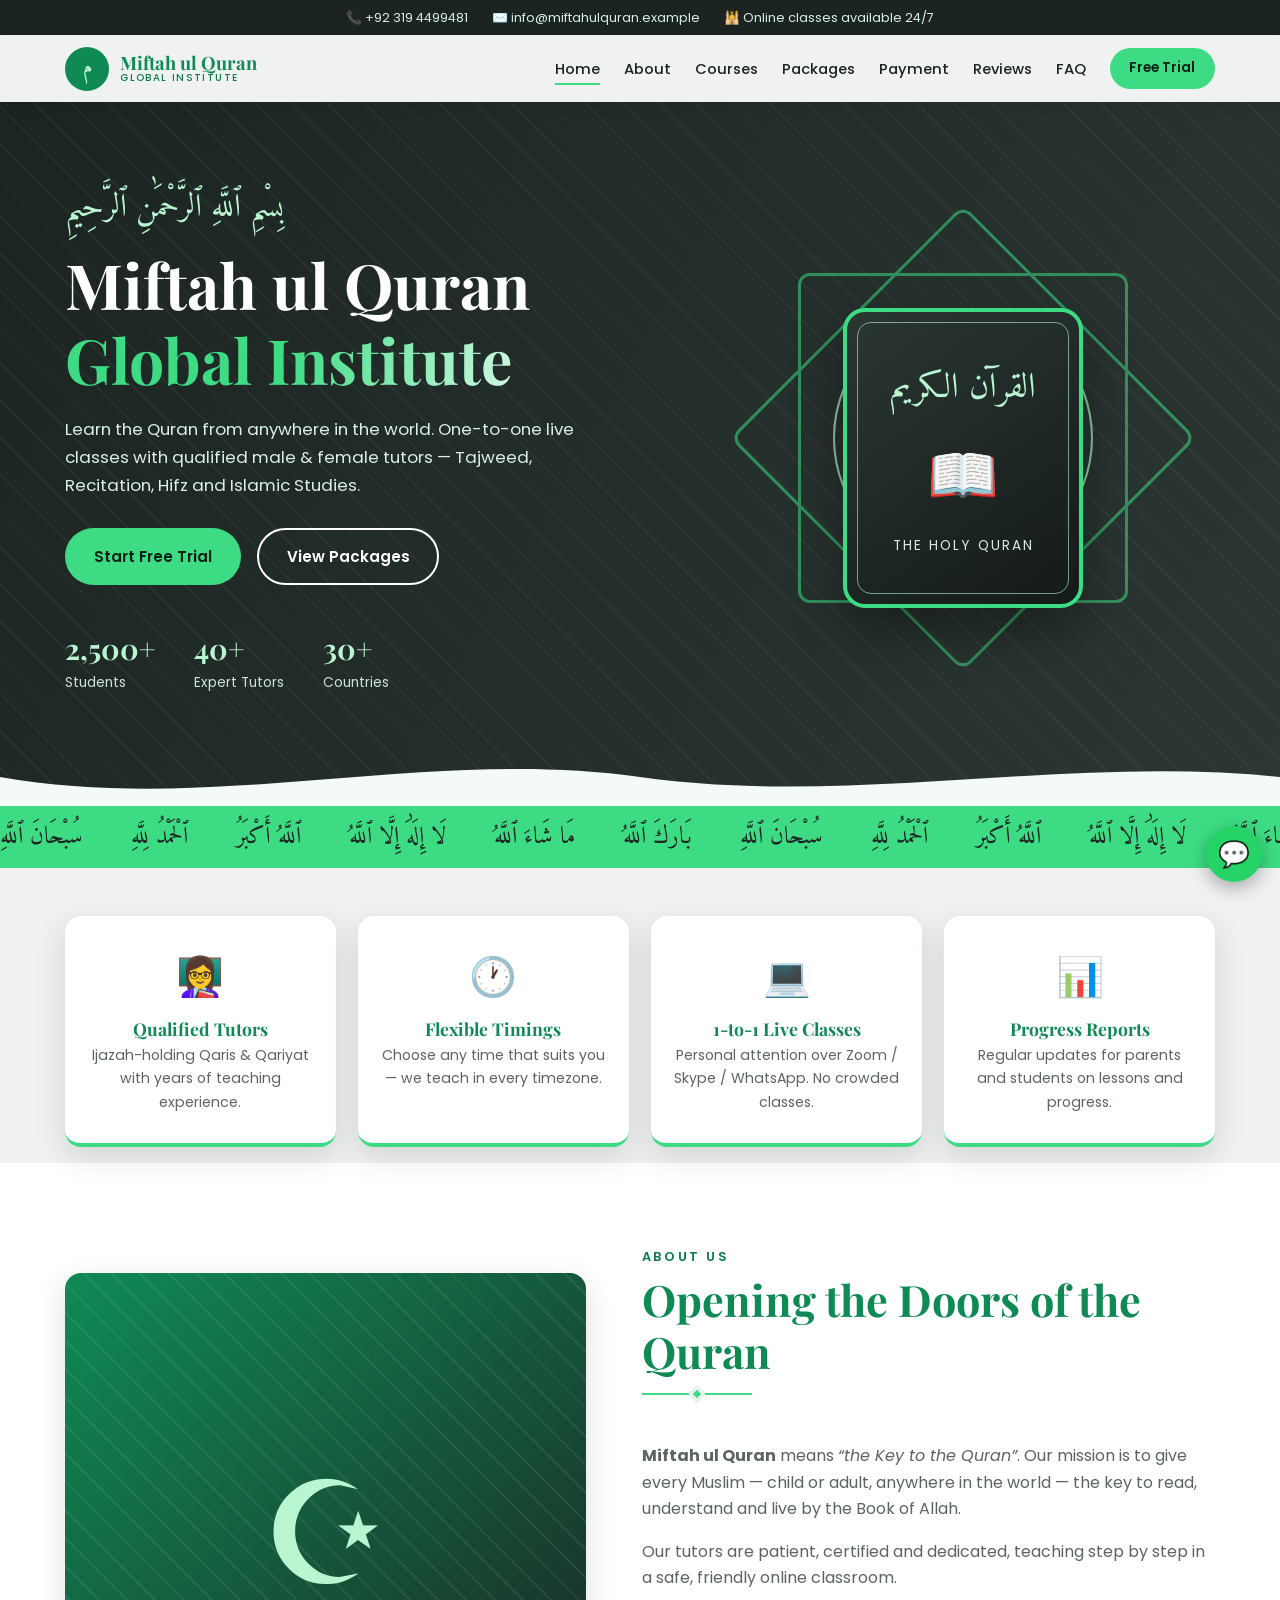
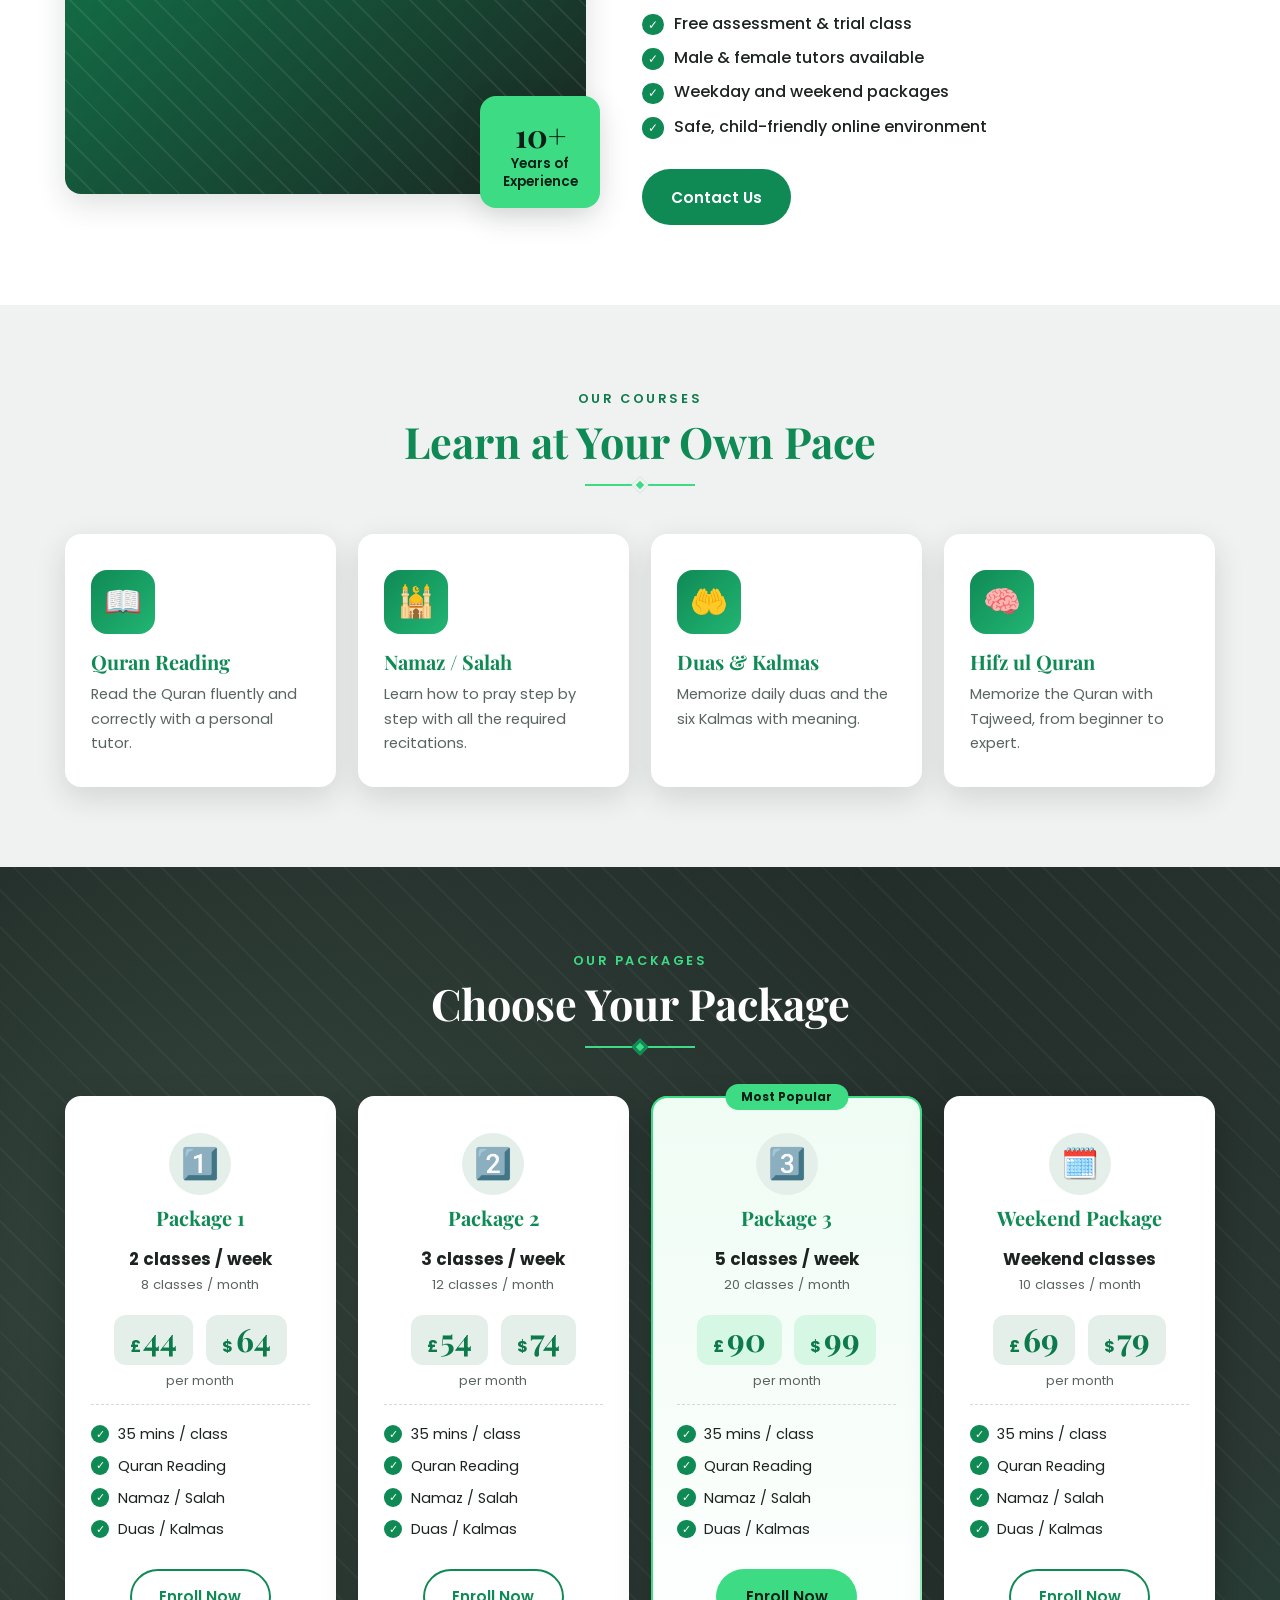
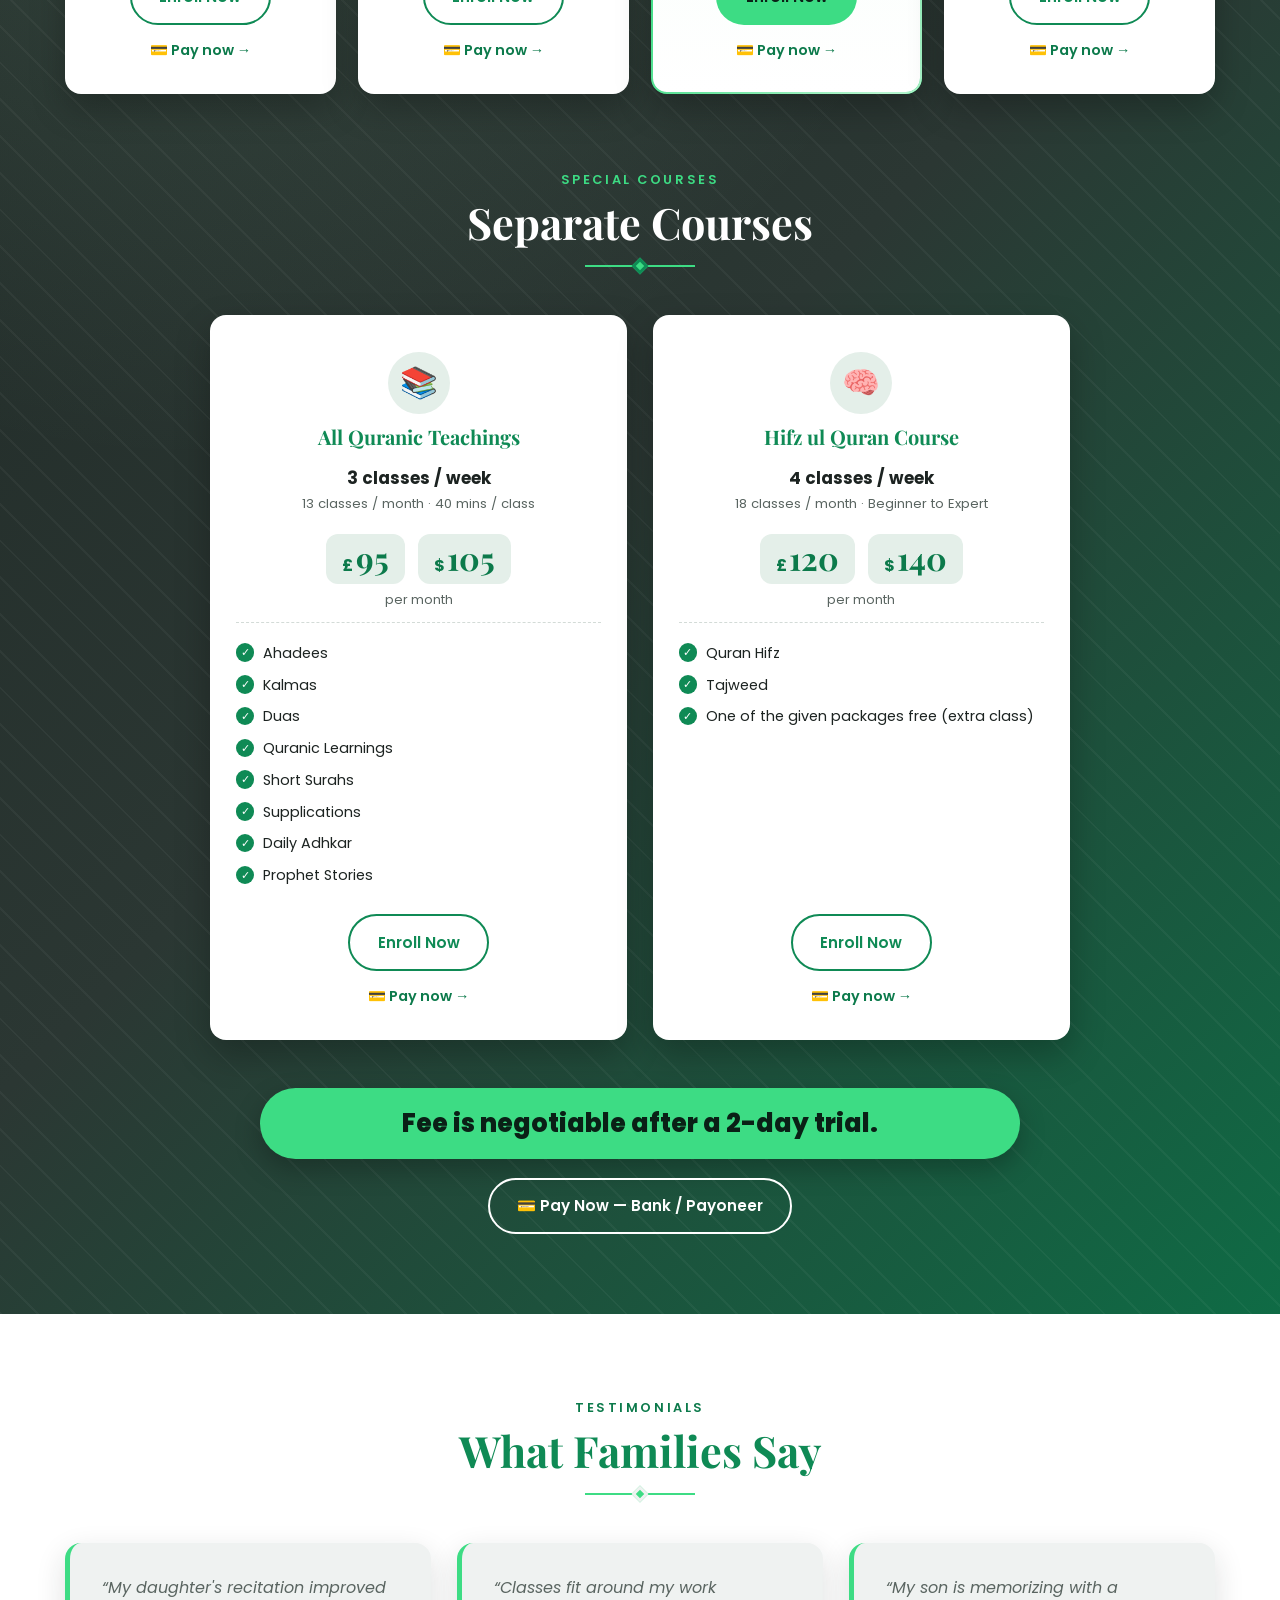
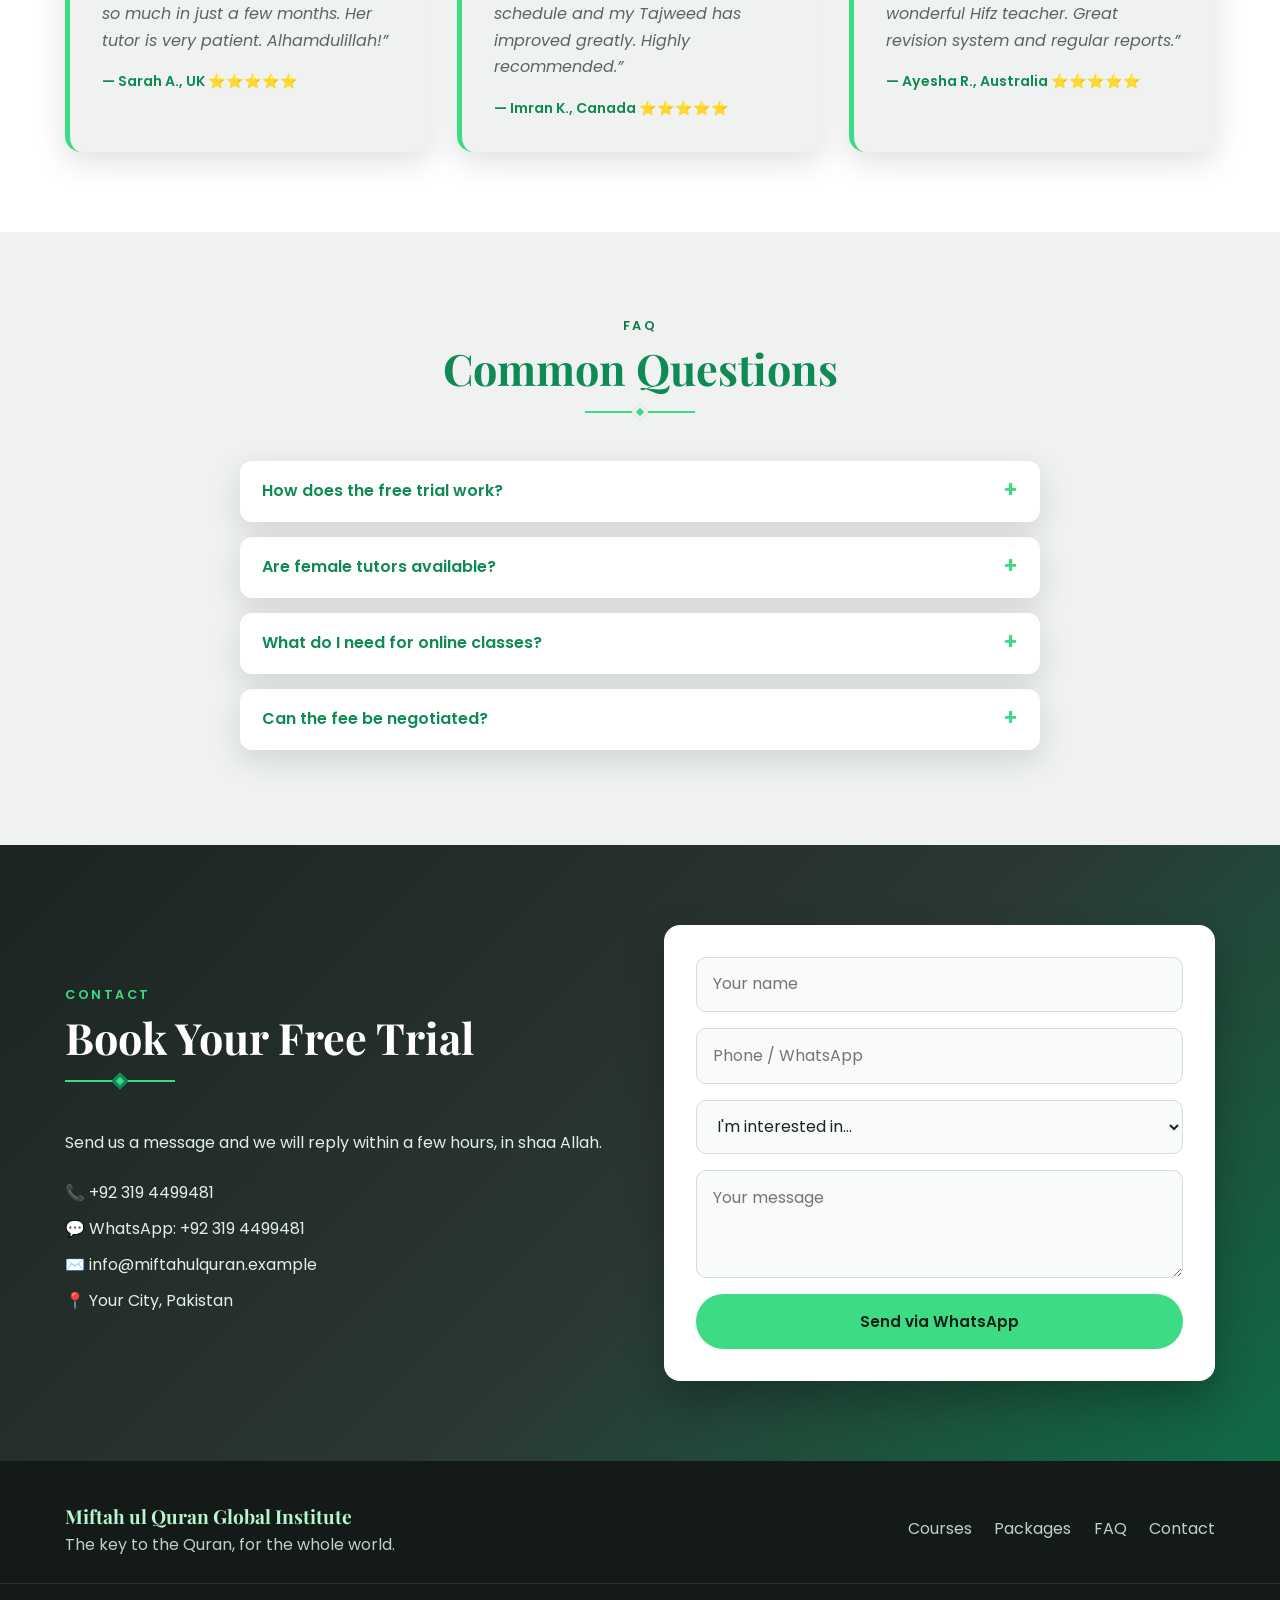
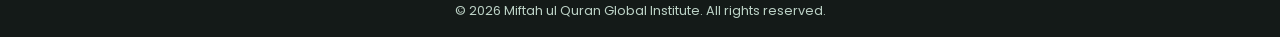
==== index.html @ e2100dce "Payment page: pick package, currency and method; show amount; Pay now links on every package Co-Auth" ====
<!DOCTYPE html>
<html lang="en">
<head>
<meta charset="UTF-8">
<meta name="viewport" content="width=device-width, initial-scale=1">
<title>Miftah ul Quran Global Institute</title>
<meta name="description" content="Miftah ul Quran Global Institute — learn Tajweed, Quran Recitation, Hifz and Basic Islamic Studies online with qualified tutors.">
<link rel="preconnect" href="https://fonts.googleapis.com">
<link rel="preconnect" href="https://fonts.gstatic.com" crossorigin>
<link href="https://fonts.googleapis.com/css2?family=Amiri:wght@400;700&family=Poppins:wght@300;400;500;600;700&family=Playfair+Display:wght@600;700&display=swap" rel="stylesheet">
<link rel="stylesheet" href="style.css">
</head>
<body>

<div class="progress" id="progress"></div>

<div class="topbar">
  <div class="container">
    <span>📞 +92 319 4499481</span>
    <span>✉️ info@miftahulquran.example</span>
    <span class="hide-sm">🕌 Online classes available 24/7</span>
  </div>
</div>

<header class="header" id="top">
  <div class="container nav">
    <a href="#home" class="logo"><span class="logo-mark">م</span><span>Miftah ul Quran <small>Global Institute</small></span></a>
    <button class="burger" id="burger" aria-label="Menu" aria-expanded="false"><span></span><span></span><span></span></button>
    <nav id="menu">
      <a href="#home">Home</a>
      <a href="#about">About</a>
      <a href="#courses">Courses</a>
      <a href="#packages">Packages</a>
      <a href="payment.html">Payment</a>
      <a href="#reviews">Reviews</a>
      <a href="#faq">FAQ</a>
      <a href="#contact" class="btn btn-gold btn-sm">Free Trial</a>
    </nav>
  </div>
</header>

<section class="hero" id="home">
  <div class="stars" id="stars"></div>
  <div class="container hero-grid">
    <div class="hero-text">
      <p class="arabic fade-up d1">بِسْمِ ٱللَّهِ ٱلرَّحْمَٰنِ ٱلرَّحِيمِ</p>
      <h1 class="fade-up d2">Miftah ul Quran<br><span class="shine">Global Institute</span></h1>
      <p class="lead fade-up d3">Learn the Quran from anywhere in the world. One-to-one live classes with qualified male &amp; female tutors — Tajweed, Recitation, Hifz and Islamic Studies.</p>
      <div class="hero-btns fade-up d4">
        <a href="#contact" class="btn btn-gold pulse">Start Free Trial</a>
        <a href="#packages" class="btn btn-outline">View Packages</a>
      </div>
      <ul class="hero-stats fade-up d5">
        <li><b data-count="2500">0</b>+<span>Students</span></li>
        <li><b data-count="40">0</b>+<span>Expert Tutors</span></li>
        <li><b data-count="30">0</b>+<span>Countries</span></li>
      </ul>
    </div>
    <div class="hero-art fade-up d3">
      <div class="rings"><i></i><i></i><i></i></div>
      <div class="star8"></div>
      <div class="book-card">
        <span class="book-ar">القرآن الكريم</span>
        <span class="book-ico">📖</span>
        <span class="book-en">The Holy Quran</span>
      </div>
    </div>
  </div>
  <svg class="wave" viewBox="0 0 1440 80" preserveAspectRatio="none"><path d="M0 40 C240 90 480 0 720 40 C960 80 1200 10 1440 40 V80 H0Z" fill="#f4faf6"/></svg>
</section>

<div class="marquee" aria-hidden="true">
  <div class="track">
    <span>سُبْحَانَ ٱللَّهِ</span><span>ٱلْحَمْدُ لِلَّهِ</span><span>ٱللَّهُ أَكْبَرُ</span><span>لَا إِلَٰهَ إِلَّا ٱللَّهُ</span><span>مَا شَاءَ ٱللَّهُ</span><span>بَارَكَ ٱللَّهُ</span>
    <span>سُبْحَانَ ٱللَّهِ</span><span>ٱلْحَمْدُ لِلَّهِ</span><span>ٱللَّهُ أَكْبَرُ</span><span>لَا إِلَٰهَ إِلَّا ٱللَّهُ</span><span>مَا شَاءَ ٱللَّهُ</span><span>بَارَكَ ٱللَّهُ</span>
  </div>
</div>

<section class="features">
  <div class="container grid4">
    <div class="feat reveal"><span>👩‍🏫</span><h3>Qualified Tutors</h3><p>Ijazah-holding Qaris &amp; Qariyat with years of teaching experience.</p></div>
    <div class="feat reveal"><span>🕐</span><h3>Flexible Timings</h3><p>Choose any time that suits you — we teach in every timezone.</p></div>
    <div class="feat reveal"><span>💻</span><h3>1-to-1 Live Classes</h3><p>Personal attention over Zoom / Skype / WhatsApp. No crowded classes.</p></div>
    <div class="feat reveal"><span>📊</span><h3>Progress Reports</h3><p>Regular updates for parents and students on lessons and progress.</p></div>
  </div>
</section>

<section class="section about" id="about">
  <div class="container about-grid">
    <div class="about-img reveal">
      <div class="pattern"><span>☪</span></div>
      <div class="badge"><b>10+</b>Years of<br>Experience</div>
    </div>
    <div class="reveal">
      <div class="title left"><small>About Us</small><h2>Opening the Doors of the Quran</h2><div class="divider"><i></i></div></div>
      <p><b>Miftah ul Quran</b> means <em>“the Key to the Quran”</em>. Our mission is to give every Muslim — child or adult, anywhere in the world — the key to read, understand and live by the Book of Allah.</p>
      <p>Our tutors are patient, certified and dedicated, teaching step by step in a safe, friendly online classroom.</p>
      <ul class="ticks">
        <li>Free assessment &amp; trial class</li>
        <li>Male &amp; female tutors available</li>
        <li>Weekday and weekend packages</li>
        <li>Safe, child-friendly online environment</li>
      </ul>
      <a href="#contact" class="btn btn-green">Contact Us</a>
    </div>
  </div>
</section>

<section class="section courses" id="courses">
  <div class="container">
    <div class="title reveal"><small>Our Courses</small><h2>Learn at Your Own Pace</h2><div class="divider"><i></i></div></div>
    <div class="grid4 course-grid">
      <article class="card tilt reveal"><div class="ico">📖</div><h3>Quran Reading</h3><p>Read the Quran fluently and correctly with a personal tutor.</p></article>
      <article class="card tilt reveal"><div class="ico">🕌</div><h3>Namaz / Salah</h3><p>Learn how to pray step by step with all the required recitations.</p></article>
      <article class="card tilt reveal"><div class="ico">🤲</div><h3>Duas &amp; Kalmas</h3><p>Memorize daily duas and the six Kalmas with meaning.</p></article>
      <article class="card tilt reveal"><div class="ico">🧠</div><h3>Hifz ul Quran</h3><p>Memorize the Quran with Tajweed, from beginner to expert.</p></article>
    </div>
  </div>
</section>

<section class="section packages" id="packages">
  <div class="container">
    <div class="title reveal light"><small>Our Packages</small><h2>Choose Your Package</h2><div class="divider"><i></i></div></div>
    <div class="grid4 plans">
      <div class="plan tilt  reveal">
        <div class="plan-ico">1️⃣</div>
        <h3>Package 1</h3>
        <div class="freq"><b>2 classes / week</b><span>8 classes / month</span></div>
        <div class="prices"><div><small>£</small><b>44</b></div><div><small>$</small><b>64</b></div></div>
        <p class="per">per month</p>
        <ul class="incl">
          <li>35 mins / class</li><li>Quran Reading</li><li>Namaz / Salah</li><li>Duas / Kalmas</li>
        </ul>
        <a href="#contact" class="btn btn-outline-g" data-course="Package 1">Enroll Now</a>
        <a class="paylink" href="payment.html?package=p1">💳 Pay now →</a>
      </div>
      <div class="plan tilt  reveal">
        <div class="plan-ico">2️⃣</div>
        <h3>Package 2</h3>
        <div class="freq"><b>3 classes / week</b><span>12 classes / month</span></div>
        <div class="prices"><div><small>£</small><b>54</b></div><div><small>$</small><b>74</b></div></div>
        <p class="per">per month</p>
        <ul class="incl">
          <li>35 mins / class</li><li>Quran Reading</li><li>Namaz / Salah</li><li>Duas / Kalmas</li>
        </ul>
        <a href="#contact" class="btn btn-outline-g" data-course="Package 2">Enroll Now</a>
        <a class="paylink" href="payment.html?package=p2">💳 Pay now →</a>
      </div>
      <div class="plan tilt featured reveal">
        <span class="tag">Most Popular</span><div class="plan-ico">3️⃣</div>
        <h3>Package 3</h3>
        <div class="freq"><b>5 classes / week</b><span>20 classes / month</span></div>
        <div class="prices"><div><small>£</small><b>90</b></div><div><small>$</small><b>99</b></div></div>
        <p class="per">per month</p>
        <ul class="incl">
          <li>35 mins / class</li><li>Quran Reading</li><li>Namaz / Salah</li><li>Duas / Kalmas</li>
        </ul>
        <a href="#contact" class="btn btn-gold" data-course="Package 3">Enroll Now</a>
        <a class="paylink" href="payment.html?package=p3">💳 Pay now →</a>
      </div>
      <div class="plan tilt  reveal">
        <div class="plan-ico">🗓️</div>
        <h3>Weekend Package</h3>
        <div class="freq"><b>Weekend classes</b><span>10 classes / month</span></div>
        <div class="prices"><div><small>£</small><b>69</b></div><div><small>$</small><b>79</b></div></div>
        <p class="per">per month</p>
        <ul class="incl">
          <li>35 mins / class</li><li>Quran Reading</li><li>Namaz / Salah</li><li>Duas / Kalmas</li>
        </ul>
        <a href="#contact" class="btn btn-outline-g" data-course="Weekend Package">Enroll Now</a>
        <a class="paylink" href="payment.html?package=wk">💳 Pay now →</a>
      </div>
    </div>

    <div class="title reveal light sub"><small>Special Courses</small><h2>Separate Courses</h2><div class="divider"><i></i></div></div>
    <div class="grid2 plans">

      <div class="plan tilt reveal">
        <div class="plan-ico">📚</div>
        <h3>All Quranic Teachings</h3>
        <div class="freq"><b>3 classes / week</b><span>13 classes / month · 40 mins / class</span></div>
        <div class="prices"><div><small>£</small><b>95</b></div><div><small>$</small><b>105</b></div></div>
        <p class="per">per month</p>
        <ul class="incl">
          <li>Ahadees</li><li>Kalmas</li><li>Duas</li><li>Quranic Learnings</li><li>Short Surahs</li><li>Supplications</li><li>Daily Adhkar</li><li>Prophet Stories</li>
        </ul>
        <a href="#contact" class="btn btn-outline-g" data-course="All Quranic Teachings">Enroll Now</a>
        <a class="paylink" href="payment.html?package=all">💳 Pay now →</a>
      </div>

      <div class="plan tilt reveal">
        <div class="plan-ico">🧠</div>
        <h3>Hifz ul Quran Course</h3>
        <div class="freq"><b>4 classes / week</b><span>18 classes / month · Beginner to Expert</span></div>
        <div class="prices"><div><small>£</small><b>120</b></div><div><small>$</small><b>140</b></div></div>
        <p class="per">per month</p>
        <ul class="incl">
          <li>Quran Hifz</li><li>Tajweed</li><li>One of the given packages free (extra class)</li>
        </ul>
        <a href="#contact" class="btn btn-outline-g" data-course="Hifz ul Quran Course">Enroll Now</a>
        <a class="paylink" href="payment.html?package=hifz">💳 Pay now →</a>
      </div>

    </div>
    <p class="fee-note reveal"><strong>Fee is negotiable after a 2-day trial.</strong></p>
    <p class="pay-cta reveal"><a href="payment.html" class="btn btn-outline">💳 Pay Now — Bank / Payoneer</a></p>
  </div>
</section>

<section class="section reviews" id="reviews">
  <div class="container">
    <div class="title reveal"><small>Testimonials</small><h2>What Families Say</h2><div class="divider"><i></i></div></div>
    <div class="grid3">
      <blockquote class="review reveal">“My daughter's recitation improved so much in just a few months. Her tutor is very patient. Alhamdulillah!”<cite>— Sarah A., UK ⭐⭐⭐⭐⭐</cite></blockquote>
      <blockquote class="review reveal">“Classes fit around my work schedule and my Tajweed has improved greatly. Highly recommended.”<cite>— Imran K., Canada ⭐⭐⭐⭐⭐</cite></blockquote>
      <blockquote class="review reveal">“My son is memorizing with a wonderful Hifz teacher. Great revision system and regular reports.”<cite>— Ayesha R., Australia ⭐⭐⭐⭐⭐</cite></blockquote>
    </div>
  </div>
</section>

<section class="section faq" id="faq">
  <div class="container narrow">
    <div class="title reveal"><small>FAQ</small><h2>Common Questions</h2><div class="divider"><i></i></div></div>
    <details class="reveal"><summary>How does the free trial work?</summary><p>Fill the form below. We schedule a free trial class with a tutor — no payment needed.</p></details>
    <details class="reveal"><summary>Are female tutors available?</summary><p>Yes. Sisters and children can be taught by qualified female tutors.</p></details>
    <details class="reveal"><summary>What do I need for online classes?</summary><p>A phone, tablet or laptop with internet, and a headset if possible.</p></details>
    <details class="reveal"><summary>Can the fee be negotiated?</summary><p>Yes. Fee is negotiable after a 2-day trial.</p></details>
  </div>
</section>

<section class="section contact" id="contact">
  <div class="container contact-grid">
    <div class="reveal">
      <div class="title left light"><small>Contact</small><h2>Book Your Free Trial</h2><div class="divider"><i></i></div></div>
      <p>Send us a message and we will reply within a few hours, in shaa Allah.</p>
      <ul class="info">
        <li>📞 <a href="tel:+923194499481">+92 319 4499481</a></li>
        <li>💬 WhatsApp: <a href="https://wa.me/923194499481" target="_blank" rel="noopener">+92 319 4499481</a></li>
        <li>✉️ info@miftahulquran.example</li>
        <li>📍 Your City, Pakistan</li>
      </ul>
    </div>
    <form id="form" class="form reveal">
      <input name="name" placeholder="Your name" required>
      <input name="phone" placeholder="Phone / WhatsApp" required>
      <select name="topic" id="topic" required>
        <option value="">I'm interested in…</option>
        <optgroup label="Packages">
          <option>Package 1</option><option>Package 2</option><option>Package 3</option><option>Weekend Package</option>
        </optgroup>
        <optgroup label="Separate Courses">
          <option>All Quranic Teachings</option><option>Hifz ul Quran Course</option>
        </optgroup>
      </select>
      <textarea name="msg" rows="3" placeholder="Your message"></textarea>
      <button class="btn btn-gold" type="submit">Send via WhatsApp</button>
    </form>
  </div>
</section>

<footer class="footer">
  <div class="container foot">
    <div><b>Miftah ul Quran Global Institute</b><p>The key to the Quran, for the whole world.</p></div>
    <div class="links"><a href="#courses">Courses</a><a href="#packages">Packages</a><a href="#faq">FAQ</a><a href="#contact">Contact</a></div>
  </div>
  <p class="copyright">© <span id="yr"></span> Miftah ul Quran Global Institute. All rights reserved.</p>
</footer>

<a class="wa" href="https://wa.me/923194499481?text=Assalamu%20Alaikum%2C%20I%20want%20to%20know%20about%20your%20Quran%20classes." target="_blank" rel="noopener" aria-label="WhatsApp">💬</a>

<script src="script.js"></script>
</body>
</html>
---- style.css ----
:root{--green:#0f8a55;--green-d:#1b2421;--green-m:#22b573;--mint:#e4efe9;--gold:#3ddc84;--gold-l:#b8f5d0;--cream:#eff2f1;--ink:#1c2321;--muted:#5a6561;--r:16px;--shadow:0 10px 30px rgba(27,36,33,.14)}
*{box-sizing:border-box;margin:0;padding:0}
html{scroll-behavior:smooth;scroll-padding-top:80px;overflow-x:hidden}
body{font-family:Poppins,sans-serif;color:var(--ink);background:var(--cream);line-height:1.65;overflow-x:hidden}
img,svg{max-width:100%}
a{color:inherit;text-decoration:none}
ul{list-style:none}
.container{width:min(1150px,92%);margin:auto}
.narrow{width:min(800px,92%)}
h1,h2,h3{font-family:'Playfair Display',serif;line-height:1.2}

.progress{position:fixed;top:0;left:0;height:4px;width:0;background:linear-gradient(90deg,var(--gold),var(--gold-l));z-index:100}

.topbar{background:var(--green-d);color:#d9eee2;font-size:.8rem;padding:.45rem 0}
.topbar .container{display:flex;gap:1.5rem;flex-wrap:wrap;justify-content:center}

.header{position:sticky;top:0;z-index:50;background:rgba(239,242,241,.96);backdrop-filter:blur(8px);box-shadow:0 2px 14px rgba(0,0,0,.07)}
.nav{display:flex;align-items:center;justify-content:space-between;padding:.7rem 0}
.logo{display:flex;align-items:center;gap:.7rem;font-family:'Playfair Display',serif;font-weight:700;color:var(--green);font-size:1.15rem;line-height:1.1}
.logo small{display:block;font-family:Poppins;font-size:.62rem;font-weight:500;color:var(--gold);letter-spacing:.14em;text-transform:uppercase}
.logo-mark{display:grid;place-items:center;width:44px;height:44px;border-radius:50%;background:var(--green);color:var(--gold-l);font-family:Amiri,serif;font-size:1.3rem;animation:glow 3s ease-in-out infinite}
nav{display:flex;align-items:center;gap:1.5rem;font-weight:500;font-size:.92rem}
nav a:not(.btn){position:relative}
nav a:not(.btn)::after{content:"";position:absolute;left:0;bottom:-4px;height:2px;width:0;background:var(--gold);transition:width .3s}
nav a:not(.btn):hover::after,nav a.active::after{width:100%}
.burger{display:none;background:none;border:0;cursor:pointer;padding:6px}
.burger span{display:block;width:26px;height:3px;background:var(--green);margin:5px 0;border-radius:2px}

.btn{display:inline-block;padding:.85rem 1.7rem;border-radius:50px;font-weight:600;border:2px solid transparent;cursor:pointer;font-family:inherit;font-size:.95rem;transition:.25s}
.btn-sm{padding:.45rem 1.1rem;font-size:.85rem}
.btn-gold{background:var(--gold);color:#0a2016}
.btn-gold:hover{background:var(--gold-l);transform:translateY(-3px);box-shadow:0 8px 18px rgba(61,220,132,.4)}
.btn-green{background:var(--green);color:#fff}
.btn-green:hover{background:var(--green-d);transform:translateY(-3px)}
.btn-outline{border-color:#fff;color:#fff}
.btn-outline:hover{background:#fff;color:var(--green)}
.btn-outline-g{border-color:var(--green);color:var(--green)}
.btn-outline-g:hover{background:var(--green);color:#fff}
.pulse{animation:ring 2.2s infinite}

.hero{position:relative;overflow:hidden;color:#fff;padding:5rem 0 7rem;background:
  repeating-linear-gradient(45deg,rgba(255,255,255,.035) 0 2px,transparent 2px 26px),
  linear-gradient(120deg,#1b2421,#2c3733,#0f6b45,#1b2421);background-size:auto,300% 300%;animation:bg 14s ease infinite}
.stars{position:absolute;inset:0;pointer-events:none}
.stars i{position:absolute;width:var(--s);height:var(--s);background:var(--gold-l);border-radius:50%;opacity:0;animation:twinkle var(--d) ease-in-out infinite;animation-delay:var(--w)}
.hero-grid{position:relative;display:grid;grid-template-columns:1.1fr .9fr;gap:2rem;align-items:center}
.arabic{font-family:Amiri,serif;font-size:2rem;color:var(--gold-l);margin-bottom:.8rem}
.hero h1{font-size:clamp(2.3rem,5vw,3.9rem)}
.shine{background:linear-gradient(100deg,var(--gold) 20%,#eafff2 45%,var(--gold) 70%);background-size:250% 100%;-webkit-background-clip:text;background-clip:text;color:transparent;animation:shine 4s linear infinite}
.lead{margin:1.2rem 0 1.8rem;font-size:1.05rem;max-width:520px;color:#dcefe4}
.hero-btns{display:flex;gap:1rem;flex-wrap:wrap}
.hero-stats{display:flex;gap:2.4rem;margin-top:2.5rem;flex-wrap:wrap}
.hero-stats li{font-size:1.8rem;color:var(--gold-l);font-family:'Playfair Display',serif;font-weight:700}
.hero-stats span{display:block;font-size:.85rem;color:#cfe3d6;font-family:Poppins;font-weight:400}

.hero-art{position:relative;display:grid;place-items:center;min-height:380px}
.rings i{position:absolute;left:50%;top:50%;border:2px solid rgba(184,245,208,.35);border-radius:50%;transform:translate(-50%,-50%);animation:expand 5s ease-out infinite}
.rings i:nth-child(1){width:260px;height:260px}
.rings i:nth-child(2){width:260px;height:260px;animation-delay:1.7s}
.rings i:nth-child(3){width:260px;height:260px;animation-delay:3.4s}
.star8{position:absolute;width:330px;height:330px;left:50%;top:50%;margin:-165px 0 0 -165px;animation:spin 30s linear infinite;opacity:.55}
.star8::before,.star8::after{content:"";position:absolute;inset:0;border:3px solid var(--gold);border-radius:12px}
.star8::after{transform:rotate(45deg)}
.book-card{position:relative;width:240px;height:300px;border-radius:22px;background:linear-gradient(145deg,#2b3733,#141a18);border:4px solid var(--gold);box-shadow:0 25px 50px rgba(0,0,0,.35);display:flex;flex-direction:column;align-items:center;justify-content:center;gap:.7rem;text-align:center;animation:float 5s ease-in-out infinite}
.book-card::before{content:"";position:absolute;inset:10px;border:1px solid var(--gold-l);border-radius:14px;opacity:.6}
.book-ar{font-family:Amiri,serif;font-size:2.2rem;color:var(--gold-l)}
.book-en{font-size:.85rem;letter-spacing:.15em;text-transform:uppercase;color:#d7ecdf}
.book-ico{font-size:3.6rem}
.wave{position:absolute;bottom:-1px;left:0;width:100%;height:60px}

.marquee{overflow:hidden;background:var(--gold);color:var(--green-d);padding:.7rem 0;font-family:Amiri,serif;font-size:1.5rem;white-space:nowrap}
.track{display:inline-flex;gap:3rem;animation:scroll 28s linear infinite}
.marquee:hover .track{animation-play-state:paused}

.features{padding:3rem 0 1rem}
.grid4{display:grid;grid-template-columns:repeat(4,1fr);gap:1.4rem}
.feat{background:#fff;border-radius:var(--r);padding:1.8rem 1.4rem;text-align:center;box-shadow:var(--shadow);border-bottom:4px solid var(--gold)}
.feat span{display:inline-block;font-size:2.4rem;transition:transform .4s}
.feat:hover span{transform:scale(1.25) rotate(-8deg)}
.feat h3{font-size:1.1rem;margin:.6rem 0 .3rem;color:var(--green)}
.feat p{font-size:.88rem;color:var(--muted)}

.section{padding:5rem 0}
.title{text-align:center;margin-bottom:3rem}
.title small{color:var(--gold);font-weight:600;letter-spacing:.2em;text-transform:uppercase;font-size:.8rem}
.title h2{font-size:clamp(1.8rem,4vw,2.7rem);color:var(--green);margin-top:.3rem}
.title.left{text-align:left}
.title.light h2{color:#fff}
.divider{width:110px;height:2px;background:var(--gold);margin:1rem auto 0;position:relative}
.title.left .divider{margin-left:0}
.divider i{position:absolute;left:50%;top:50%;width:12px;height:12px;background:var(--gold);transform:translate(-50%,-50%) rotate(45deg);border:3px solid var(--cream);animation:spinY 4s linear infinite}
.title.left .divider i{left:55px}
.title.light .divider i{border-color:var(--green)}

.grid3{display:grid;grid-template-columns:repeat(3,1fr);gap:1.6rem}
.card{background:#fff;padding:2rem 1.6rem;border-radius:var(--r);box-shadow:var(--shadow);border-top:4px solid transparent;position:relative;overflow:hidden}
.card:hover{border-top-color:var(--gold)}
.ico{width:64px;height:64px;border-radius:16px;background:linear-gradient(135deg,var(--green),var(--green-m));display:grid;place-items:center;font-size:1.9rem;margin-bottom:1rem;transition:transform .4s}
.card:hover .ico{transform:rotate(-10deg) scale(1.1)}
.card h3{color:var(--green);margin-bottom:.5rem;font-size:1.25rem}
.card p{color:var(--muted);font-size:.92rem}

.about{background:#fff}
.about-grid{display:grid;grid-template-columns:1fr 1.1fr;gap:3.5rem;align-items:center}
.about-img{position:relative}
.pattern{aspect-ratio:1;border-radius:var(--r);background:repeating-linear-gradient(45deg,rgba(255,255,255,.07) 0 2px,transparent 2px 20px),linear-gradient(135deg,var(--green),var(--green-d));display:grid;place-items:center;font-size:9rem;color:var(--gold-l);box-shadow:var(--shadow)}
.pattern span{animation:float 5s ease-in-out infinite}
.badge{position:absolute;right:-14px;bottom:-14px;background:var(--gold);color:#0a2016;padding:1.1rem 1.4rem;border-radius:var(--r);text-align:center;font-size:.85rem;font-weight:600;line-height:1.3;box-shadow:var(--shadow);animation:float 4s ease-in-out infinite}
.badge b{display:block;font-size:2rem;font-family:'Playfair Display',serif}
.about p{margin-bottom:1rem;color:var(--muted)}
.ticks{margin:1.2rem 0 1.8rem}
.ticks li{padding-left:2rem;position:relative;margin-bottom:.5rem;font-weight:500}
.ticks li::before{content:"✓";position:absolute;left:0;width:1.35rem;height:1.35rem;border-radius:50%;background:var(--green);color:#fff;font-size:.75rem;display:grid;place-items:center;top:.2rem}

.courses{background:var(--cream)}

.packages{color:#fff;background:
  radial-gradient(circle at 15% 20%,rgba(184,245,208,.14),transparent 40%),
  repeating-linear-gradient(45deg,rgba(255,255,255,.04) 0 2px,transparent 2px 26px),
  linear-gradient(135deg,#1b2421,#2b3733 55%,#0f6b45)}
.plans{align-items:stretch}
.plan{background:#fff;color:var(--ink);border-radius:var(--r);padding:2.2rem 1.5rem 1.8rem;text-align:center;box-shadow:0 14px 34px rgba(0,0,0,.25);position:relative;border:2px solid transparent;display:flex;flex-direction:column}
.plan.featured{border-color:var(--gold);background:linear-gradient(180deg,#effcf4,#fff)}
.plan.featured::before{content:"";position:absolute;inset:-2px;border-radius:var(--r);padding:2px;background:conic-gradient(from var(--a,0deg),var(--gold),transparent 30%,var(--gold-l),transparent 60%,var(--gold));-webkit-mask:linear-gradient(#000 0 0) content-box,linear-gradient(#000 0 0);-webkit-mask-composite:xor;mask-composite:exclude;animation:border 5s linear infinite;pointer-events:none}
@property --a{syntax:"<angle>";initial-value:0deg;inherits:false}
.plan-ico{width:62px;height:62px;margin:0 auto .7rem;border-radius:50%;background:var(--mint);display:grid;place-items:center;font-size:1.9rem}
.plan h3{font-size:1.25rem;color:var(--green);margin-bottom:1rem;min-height:2.5em;display:flex;align-items:center;justify-content:center}
.tag{position:absolute;top:-14px;left:50%;transform:translateX(-50%);background:var(--gold);color:#0a2016;padding:.2rem 1rem;border-radius:50px;font-size:.75rem;font-weight:700;white-space:nowrap;animation:glow 2.5s ease-in-out infinite}
.topics{margin:-.3rem 0 .8rem;font-size:.82rem;color:var(--muted)}
.topics li{display:inline-block;background:var(--mint);border-radius:50px;padding:.05rem .7rem;margin:.15rem}
.rate{display:flex;justify-content:space-between;align-items:center;padding:.7rem .3rem;border-bottom:1px dashed #d3dbd7;font-size:.92rem}
.rate b{font-size:1.7rem;font-family:'Playfair Display',serif;color:var(--gold)}
.plan .btn{margin-top:auto;align-self:center}
.rate+.btn{margin-top:1.4rem}
.note{text-align:center;margin-top:2rem;color:var(--muted);font-size:.9rem}
.packages .note{color:#d3e8dc}

.reviews{background:#fff}
.review{background:var(--cream);padding:2rem;border-radius:var(--r);font-style:italic;color:var(--muted);border-left:5px solid var(--gold);box-shadow:var(--shadow);transition:transform .3s}
.review:hover{transform:translateY(-6px)}
.review cite{display:block;margin-top:1rem;font-style:normal;font-weight:600;color:var(--green);font-size:.88rem}

.faq details{background:#fff;border-radius:12px;margin-bottom:.9rem;box-shadow:var(--shadow);overflow:hidden}
.faq summary{padding:1.1rem 1.4rem;cursor:pointer;font-weight:600;color:var(--green);list-style:none;display:flex;justify-content:space-between;gap:1rem}
.faq summary::-webkit-details-marker{display:none}
.faq summary::after{content:"+";font-size:1.4rem;color:var(--gold);line-height:1;transition:transform .3s}
.faq details[open] summary::after{transform:rotate(135deg)}
.faq details p{padding:0 1.4rem 1.2rem;color:var(--muted);font-size:.93rem;animation:drop .35s}

.contact{background:linear-gradient(135deg,#1b2421,#2b3733 55%,#0f6b45);color:#e2efe7}
.contact-grid{display:grid;grid-template-columns:1fr 1fr;gap:3rem;align-items:center}
.info{margin-top:1.5rem}
.info li{margin-bottom:.6rem}
.form{background:#fff;padding:2rem;border-radius:var(--r);display:grid;gap:1rem;box-shadow:0 20px 40px rgba(0,0,0,.25)}
.form input,.form select,.form textarea{width:100%;padding:.85rem 1rem;border:1.5px solid #d5ddd9;border-radius:10px;font:inherit;background:#f9fbfa;color:var(--ink)}
.form input:focus,.form select:focus,.form textarea:focus{outline:0;border-color:var(--gold);box-shadow:0 0 0 4px rgba(61,220,132,.18)}

.footer{background:#141a18;color:#bcd2c6;padding-top:2.5rem}
.foot{display:flex;justify-content:space-between;gap:1.5rem;flex-wrap:wrap;padding-bottom:1.5rem}
.foot b{color:var(--gold-l);font-family:'Playfair Display',serif;font-size:1.2rem}
.links{display:flex;gap:1.4rem;flex-wrap:wrap;align-items:center}
.links a:hover{color:var(--gold-l)}
.copyright{text-align:center;font-size:.8rem;padding:1rem;border-top:1px solid rgba(255,255,255,.1)}
.wa{position:fixed;right:18px;bottom:18px;width:56px;height:56px;border-radius:50%;background:#25d366;display:grid;place-items:center;font-size:1.6rem;box-shadow:0 6px 18px rgba(0,0,0,.3);z-index:60;animation:ringwa 2.4s infinite}

.reveal{opacity:0;transform:translateY(34px);transition:opacity .7s,transform .7s}
.reveal.in{opacity:1;transform:none}
.grid4>.reveal:nth-child(2),.grid3>.reveal:nth-child(2){transition-delay:.12s}
.grid4>.reveal:nth-child(3),.grid3>.reveal:nth-child(3){transition-delay:.24s}
.grid4>.reveal:nth-child(4){transition-delay:.36s}
.tilt{transition:opacity .7s,transform .25s,box-shadow .3s}
.tilt.in:hover{box-shadow:0 22px 44px rgba(0,0,0,.28)}
.fade-up{opacity:0;animation:up .9s forwards}
.d1{animation-delay:.1s}.d2{animation-delay:.3s}.d3{animation-delay:.5s}.d4{animation-delay:.7s}.d5{animation-delay:.9s}

@keyframes up{from{opacity:0;transform:translateY(30px)}to{opacity:1;transform:none}}
@keyframes float{50%{transform:translateY(-14px)}}
@keyframes spin{to{transform:rotate(360deg)}}
@keyframes spinY{to{transform:translate(-50%,-50%) rotate(405deg)}}
@keyframes expand{0%{transform:translate(-50%,-50%) scale(.7);opacity:.9}100%{transform:translate(-50%,-50%) scale(1.9);opacity:0}}
@keyframes shine{to{background-position:-250% 0}}
@keyframes bg{50%{background-position:0 0,100% 100%}}
@keyframes twinkle{50%{opacity:1;transform:scale(1.6)}}
@keyframes scroll{to{transform:translateX(-50%)}}
@keyframes glow{50%{box-shadow:0 0 0 8px rgba(61,220,132,.25)}}
@keyframes ring{0%{box-shadow:0 0 0 0 rgba(61,220,132,.6)}70%{box-shadow:0 0 0 16px rgba(61,220,132,0)}100%{box-shadow:0 0 0 0 rgba(61,220,132,0)}}
@keyframes ringwa{0%{box-shadow:0 0 0 0 rgba(37,211,102,.6)}70%{box-shadow:0 0 0 16px rgba(37,211,102,0)}100%{box-shadow:0 0 0 0 rgba(37,211,102,0)}}
@keyframes border{to{--a:360deg}}
@keyframes drop{from{opacity:0;transform:translateY(-8px)}}
@media(prefers-reduced-motion:reduce){*{animation:none!important;transition:none!important}.reveal,.fade-up{opacity:1;transform:none}}

@media(max-width:1000px){.grid4{grid-template-columns:repeat(2,1fr)}}
@media(max-width:900px){
  .grid3{grid-template-columns:1fr 1fr}
  .hero-grid,.about-grid,.contact-grid{grid-template-columns:1fr}
  .hero{text-align:center;padding-top:3rem}
  .lead{margin-inline:auto}
  .hero-btns,.hero-stats{justify-content:center}
  .hero-art{min-height:340px}
}
@media(max-width:700px){
  .burger{display:block}
  nav{position:absolute;top:100%;left:0;right:0;background:var(--cream);flex-direction:column;padding:1.2rem 0 1.5rem;gap:1rem;box-shadow:0 12px 20px rgba(0,0,0,.1);display:none}
  nav.open{display:flex}
  .hide-sm{display:none}
}
@media(max-width:560px){
  .grid4,.grid3{grid-template-columns:1fr}
  .arabic{font-size:1.5rem}
  .badge{right:8px}
  .star8{width:260px;height:260px;margin:-130px 0 0 -130px}
}

/* readable accent text on light backgrounds */
.title small,.rate b{color:#0c7a4b}
.packages .title small,.contact .title small{color:var(--gold)}
.logo small{color:#0c7a4b}

/* packages */
.grid2{display:grid;grid-template-columns:repeat(2,1fr);gap:1.6rem;max-width:860px;margin:0 auto}
.title.sub{margin:4.5rem 0 3rem}
.freq{margin-bottom:.8rem}
.freq b{display:block;font-size:1.05rem;color:var(--ink)}
.freq span{display:block;font-size:.82rem;color:var(--muted)}
.prices{display:flex;justify-content:center;gap:.8rem;margin:.4rem 0 0}
.prices div{background:var(--mint);border-radius:12px;padding:.3rem 1rem;display:flex;align-items:baseline;gap:.15rem}
.prices small{font-size:1rem;font-weight:700;color:#0c7a4b}
.prices b{font-family:'Playfair Display',serif;font-size:2rem;color:#0c7a4b;line-height:1.2}
.plan.featured .prices div{background:#d6f7e4}
.per{font-size:.8rem;color:var(--muted);margin:.3rem 0 .8rem}
.incl{text-align:left;margin:0 0 1.4rem;border-top:1px dashed #d3dbd7;padding-top:.9rem}
.incl li{position:relative;padding:.25rem 0 .25rem 1.7rem;font-size:.9rem}
.incl li::before{content:"✓";position:absolute;left:0;top:.35rem;width:1.15rem;height:1.15rem;border-radius:50%;background:var(--green);color:#fff;font-size:.7rem;display:grid;place-items:center}
.plan h3{min-height:0}
.fee-note{margin-top:3rem;text-align:center;font-size:clamp(1.15rem,2.6vw,1.6rem);font-weight:800;color:#0a2016;background:var(--gold);border-radius:50px;padding:.9rem 1.6rem;max-width:760px;margin-inline:auto;box-shadow:0 10px 26px rgba(0,0,0,.25);animation:ring 2.6s infinite}
.fee-note strong{font-weight:800}
@media(max-width:700px){.grid2{grid-template-columns:1fr}}

/* payment */
.payment{background:#fff}
.pay-grid{max-width:980px}
.pay-card{background:var(--cream);border-radius:var(--r);padding:1.8rem;box-shadow:var(--shadow);border-top:4px solid var(--gold)}
.pay-head{display:flex;align-items:center;gap:.8rem}
.pay-head h3{color:var(--green);font-size:1.4rem}
.pay-ico{width:50px;height:50px;border-radius:14px;background:linear-gradient(135deg,var(--green),var(--green-m));display:grid;place-items:center;font-size:1.5rem}
.pay-sub{color:var(--muted);font-size:.9rem;margin:.6rem 0 1rem}
.pay-card dl>div{display:flex;flex-direction:column;gap:.15rem;padding:.65rem 0;border-top:1px dashed #cdd6d2}
.pay-card dt{font-size:.75rem;text-transform:uppercase;letter-spacing:.1em;color:#0c7a4b;font-weight:600}
.pay-card dd{display:flex;align-items:center;justify-content:space-between;gap:.8rem;font-weight:600;word-break:break-all}
.copy-btn{flex:none;border:1.5px solid var(--green);background:none;color:var(--green);border-radius:50px;padding:.2rem .9rem;font:600 .78rem Poppins;cursor:pointer;transition:.2s}
.copy-btn:hover,.copy-btn.done{background:var(--green);color:#fff}
.pay-note{text-align:center;margin-top:2rem;font-weight:500;color:var(--muted)}
.pay-note a{color:#0c7a4b;font-weight:700;text-decoration:underline}

/* payment page */
.pay-hero{background:linear-gradient(135deg,#1b2421,#2b3733 55%,#0f6b45);color:#fff;text-align:center;padding:3.5rem 0 4rem}
.pay-hero h1{font-size:clamp(2rem,5vw,3rem);color:var(--gold-l)}
.pay-hero .lead{margin:.8rem auto 0}
.pay-page{padding:3rem 0 4rem}
.pay-box{background:#fff;border-radius:var(--r);box-shadow:var(--shadow);padding:2rem;display:grid;gap:1.2rem}
.pay-box label{font-weight:600;color:var(--green)}
.pay-box select{width:100%;padding:1rem 1.1rem;border:2px solid var(--green);border-radius:12px;font:600 1rem Poppins;background:#f9fbfa;color:var(--ink);cursor:pointer}
.pay-box select:focus{outline:0;box-shadow:0 0 0 4px rgba(61,220,132,.25)}
.pay-hint{color:var(--muted);text-align:center;padding:1.2rem 0}
.detail{animation:up .5s}
.detail[hidden],.receipt[hidden],.pay-hint[hidden]{display:none}
.receipt{text-align:center}
.back{text-align:center;margin-top:1.5rem}
.back a{color:var(--green);font-weight:600}
.pay-cta{text-align:center;margin-top:1.2rem}
.pay-card{background:var(--cream);border-radius:var(--r);padding:1.8rem;box-shadow:var(--shadow);border-top:4px solid var(--gold)}
.pay-head{display:flex;align-items:center;gap:.8rem}
.pay-head h3{color:var(--green);font-size:1.4rem}
.pay-ico{width:50px;height:50px;border-radius:14px;background:linear-gradient(135deg,var(--green),var(--green-m));display:grid;place-items:center;font-size:1.5rem}
.pay-sub{color:var(--muted);font-size:.9rem;margin:.6rem 0 1rem}
.pay-card dl>div{display:flex;flex-direction:column;gap:.15rem;padding:.65rem 0;border-top:1px dashed #cdd6d2}
.pay-card dt{font-size:.75rem;text-transform:uppercase;letter-spacing:.1em;color:#0c7a4b;font-weight:600}
.pay-card dd{display:flex;align-items:center;justify-content:space-between;gap:.8rem;font-weight:600;word-break:break-all}
.copy-btn{flex:none;border:1.5px solid var(--green);background:none;color:var(--green);border-radius:50px;padding:.2rem .9rem;font:600 .78rem Poppins;cursor:pointer;transition:.2s}
.copy-btn:hover,.copy-btn.done{background:var(--green);color:#fff}

/* pay now links + summary */
.paylink{display:block;margin-top:.9rem;font-weight:600;font-size:.9rem;color:#0c7a4b;text-align:center}
.paylink:hover{text-decoration:underline}
.pay-box select{margin-bottom:.3rem}
.summary{display:flex;justify-content:space-between;align-items:center;gap:1rem;flex-wrap:wrap;background:linear-gradient(135deg,#1b2421,#0f6b45);color:#fff;border-radius:var(--r);padding:1.2rem 1.4rem}
.summary[hidden]{display:none}
.summary small{display:block;font-size:.75rem;text-transform:uppercase;letter-spacing:.1em;color:var(--gold-l)}
.summary b#s-name{display:block;font-family:'Playfair Display',serif;font-size:1.3rem}
.summary #s-info{font-size:.82rem;color:#cfe3d6}
.summary .amount{text-align:right}
.summary .amount b{display:block;font-family:'Playfair Display',serif;font-size:2.2rem;color:var(--gold)}
.summary .amount span{font-size:.8rem;color:#cfe3d6}
.pay-sub b{color:#0c7a4b}
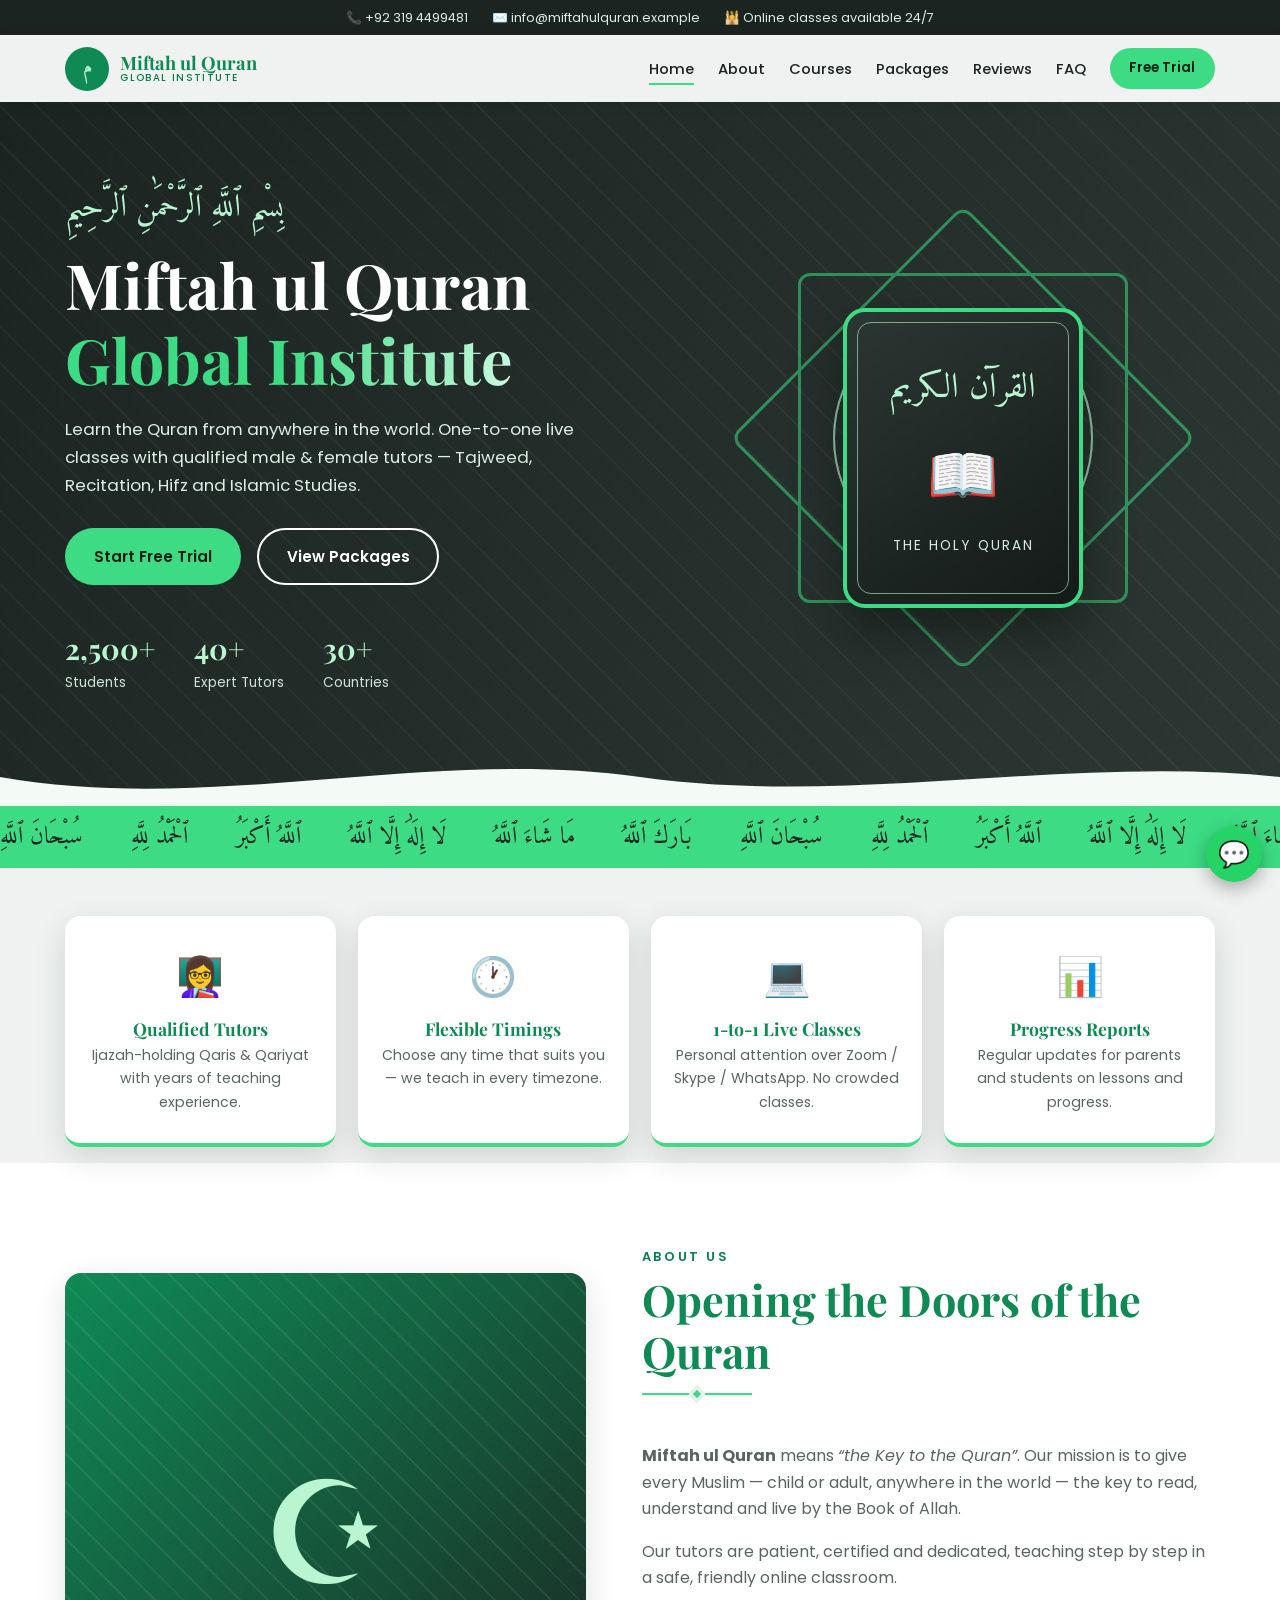
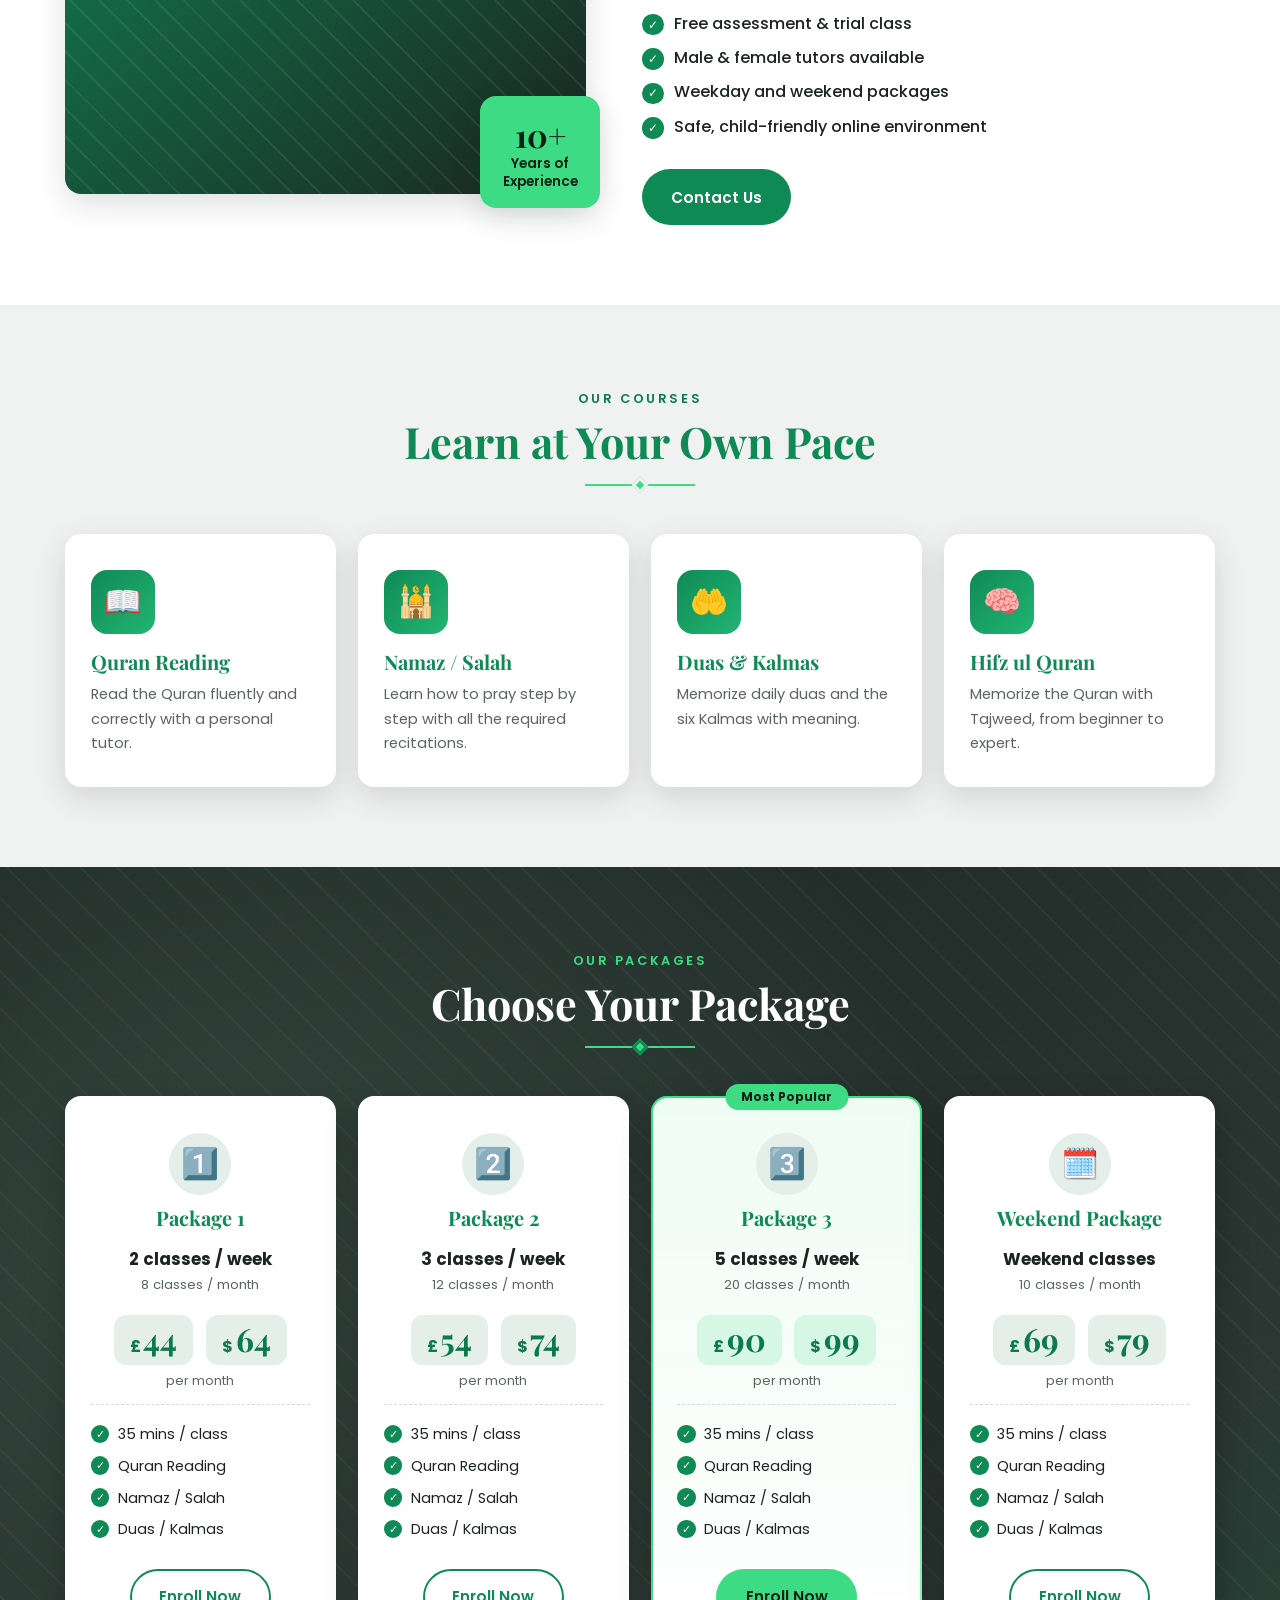
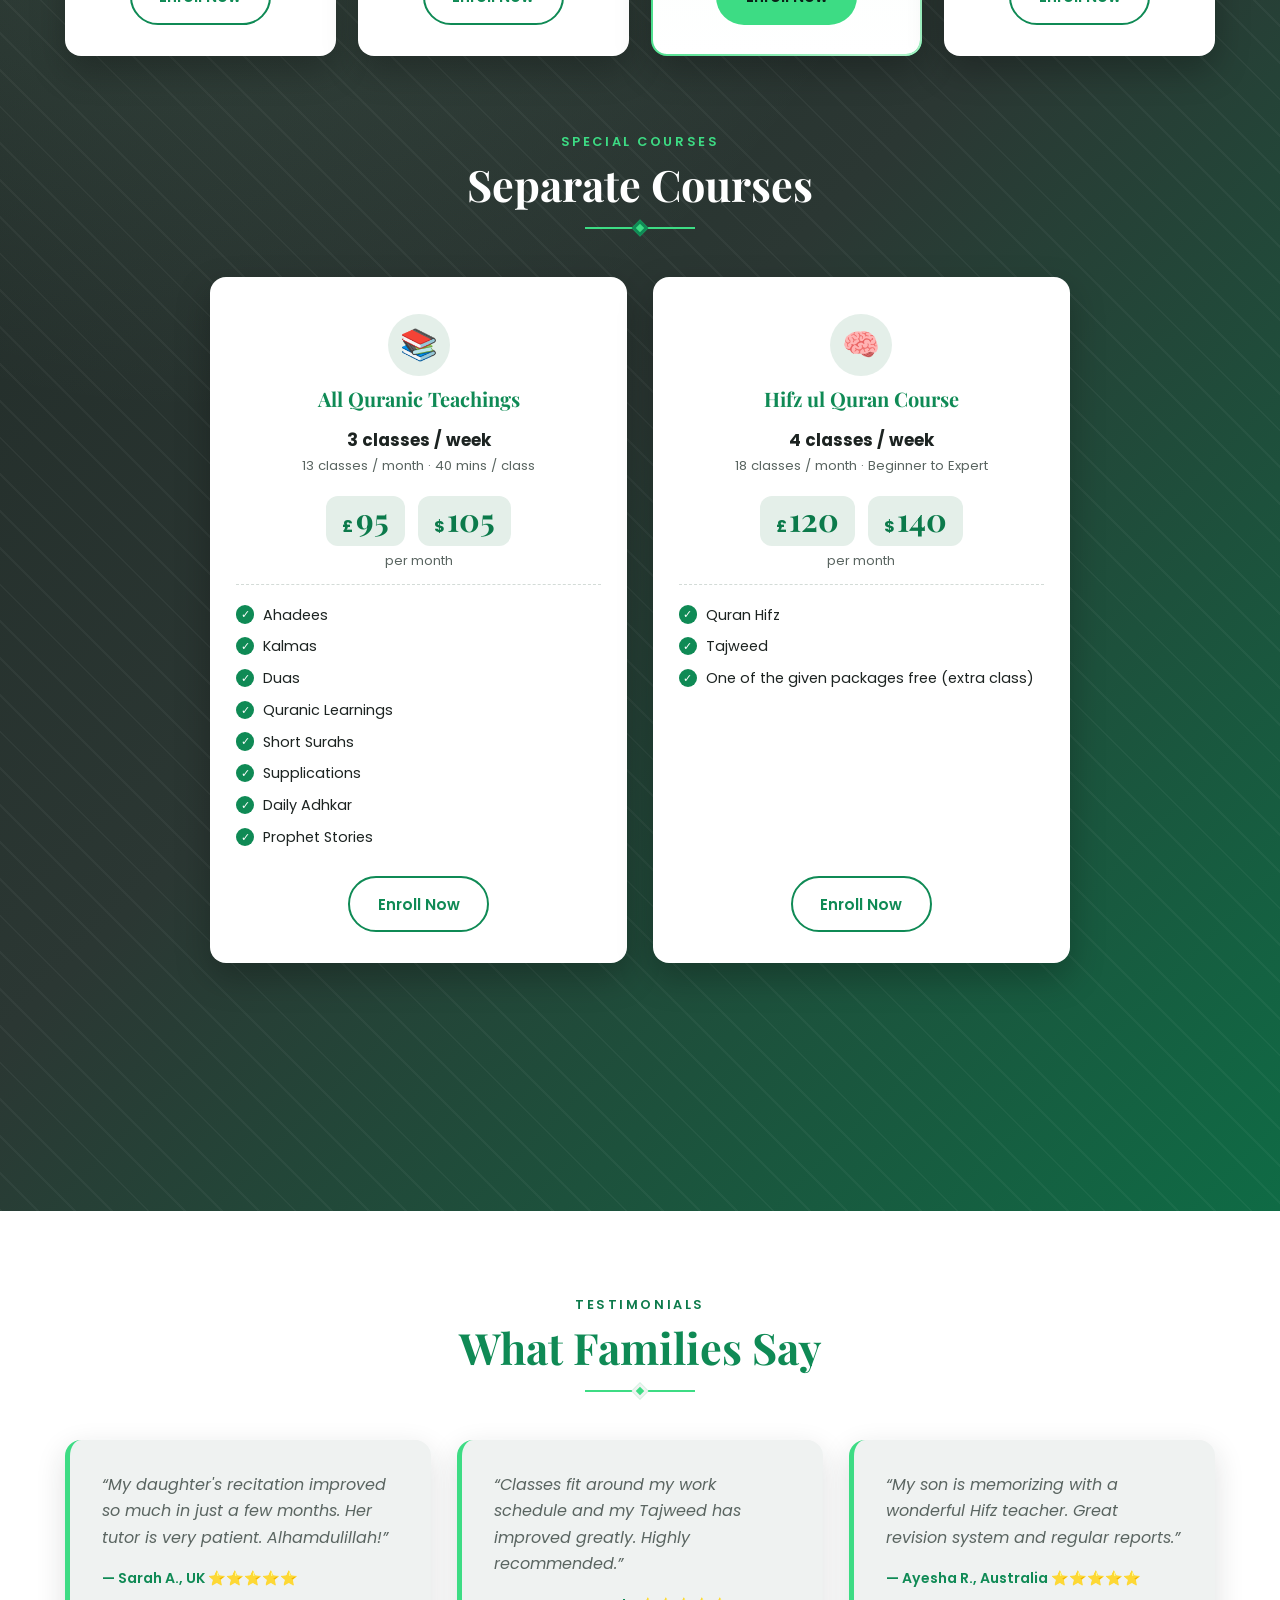
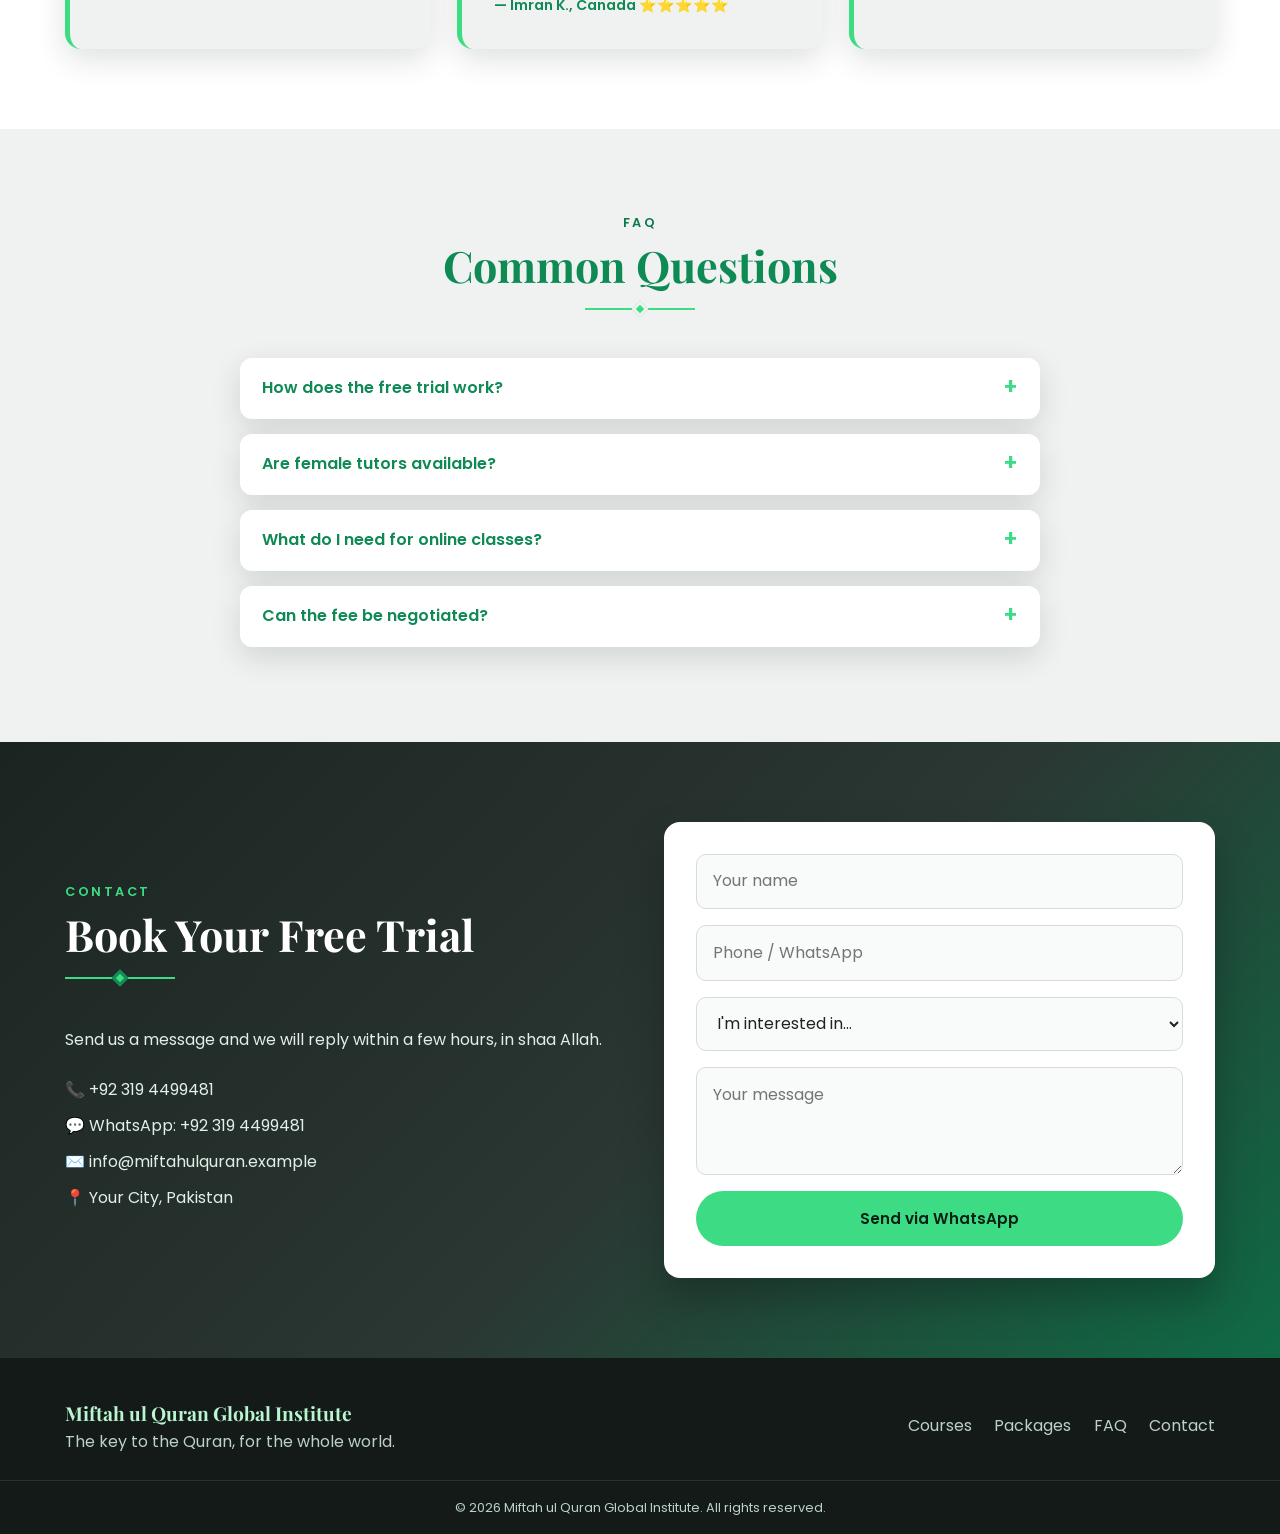
==== commit 522a7a46: "Remove payment page; add one-line note that payment is via Payoneer or bank account Co-Authored-By: " ====
--- a/index.html
+++ b/index.html
@@ -31,7 +31,6 @@
       <a href="#about">About</a>
       <a href="#courses">Courses</a>
       <a href="#packages">Packages</a>
-      <a href="payment.html">Payment</a>
       <a href="#reviews">Reviews</a>
       <a href="#faq">FAQ</a>
       <a href="#contact" class="btn btn-gold btn-sm">Free Trial</a>
@@ -132,7 +131,6 @@
           <li>35 mins / class</li><li>Quran Reading</li><li>Namaz / Salah</li><li>Duas / Kalmas</li>
         </ul>
         <a href="#contact" class="btn btn-outline-g" data-course="Package 1">Enroll Now</a>
-        <a class="paylink" href="payment.html?package=p1">💳 Pay now →</a>
       </div>
       <div class="plan tilt  reveal">
         <div class="plan-ico">2️⃣</div>
@@ -144,7 +142,6 @@
           <li>35 mins / class</li><li>Quran Reading</li><li>Namaz / Salah</li><li>Duas / Kalmas</li>
         </ul>
         <a href="#contact" class="btn btn-outline-g" data-course="Package 2">Enroll Now</a>
-        <a class="paylink" href="payment.html?package=p2">💳 Pay now →</a>
       </div>
       <div class="plan tilt featured reveal">
         <span class="tag">Most Popular</span><div class="plan-ico">3️⃣</div>
@@ -156,7 +153,6 @@
           <li>35 mins / class</li><li>Quran Reading</li><li>Namaz / Salah</li><li>Duas / Kalmas</li>
         </ul>
         <a href="#contact" class="btn btn-gold" data-course="Package 3">Enroll Now</a>
-        <a class="paylink" href="payment.html?package=p3">💳 Pay now →</a>
       </div>
       <div class="plan tilt  reveal">
         <div class="plan-ico">🗓️</div>
@@ -168,7 +164,6 @@
           <li>35 mins / class</li><li>Quran Reading</li><li>Namaz / Salah</li><li>Duas / Kalmas</li>
         </ul>
         <a href="#contact" class="btn btn-outline-g" data-course="Weekend Package">Enroll Now</a>
-        <a class="paylink" href="payment.html?package=wk">💳 Pay now →</a>
       </div>
     </div>
 
@@ -185,7 +180,6 @@
           <li>Ahadees</li><li>Kalmas</li><li>Duas</li><li>Quranic Learnings</li><li>Short Surahs</li><li>Supplications</li><li>Daily Adhkar</li><li>Prophet Stories</li>
         </ul>
         <a href="#contact" class="btn btn-outline-g" data-course="All Quranic Teachings">Enroll Now</a>
-        <a class="paylink" href="payment.html?package=all">💳 Pay now →</a>
       </div>
 
       <div class="plan tilt reveal">
@@ -198,12 +192,11 @@
           <li>Quran Hifz</li><li>Tajweed</li><li>One of the given packages free (extra class)</li>
         </ul>
         <a href="#contact" class="btn btn-outline-g" data-course="Hifz ul Quran Course">Enroll Now</a>
-        <a class="paylink" href="payment.html?package=hifz">💳 Pay now →</a>
       </div>
 
     </div>
     <p class="fee-note reveal"><strong>Fee is negotiable after a 2-day trial.</strong></p>
-    <p class="pay-cta reveal"><a href="payment.html" class="btn btn-outline">💳 Pay Now — Bank / Payoneer</a></p>
+    <p class="pay-line reveal">💳 Payment is accepted through <b>Payoneer</b> or <b>Bank Account</b>.</p>
   </div>
 </section>
 
--- a/style.css
+++ b/style.css
@@ -236,59 +236,6 @@
 .fee-note strong{font-weight:800}
 @media(max-width:700px){.grid2{grid-template-columns:1fr}}
 
-/* payment */
-.payment{background:#fff}
-.pay-grid{max-width:980px}
-.pay-card{background:var(--cream);border-radius:var(--r);padding:1.8rem;box-shadow:var(--shadow);border-top:4px solid var(--gold)}
-.pay-head{display:flex;align-items:center;gap:.8rem}
-.pay-head h3{color:var(--green);font-size:1.4rem}
-.pay-ico{width:50px;height:50px;border-radius:14px;background:linear-gradient(135deg,var(--green),var(--green-m));display:grid;place-items:center;font-size:1.5rem}
-.pay-sub{color:var(--muted);font-size:.9rem;margin:.6rem 0 1rem}
-.pay-card dl>div{display:flex;flex-direction:column;gap:.15rem;padding:.65rem 0;border-top:1px dashed #cdd6d2}
-.pay-card dt{font-size:.75rem;text-transform:uppercase;letter-spacing:.1em;color:#0c7a4b;font-weight:600}
-.pay-card dd{display:flex;align-items:center;justify-content:space-between;gap:.8rem;font-weight:600;word-break:break-all}
-.copy-btn{flex:none;border:1.5px solid var(--green);background:none;color:var(--green);border-radius:50px;padding:.2rem .9rem;font:600 .78rem Poppins;cursor:pointer;transition:.2s}
-.copy-btn:hover,.copy-btn.done{background:var(--green);color:#fff}
-.pay-note{text-align:center;margin-top:2rem;font-weight:500;color:var(--muted)}
-.pay-note a{color:#0c7a4b;font-weight:700;text-decoration:underline}
-
-/* payment page */
-.pay-hero{background:linear-gradient(135deg,#1b2421,#2b3733 55%,#0f6b45);color:#fff;text-align:center;padding:3.5rem 0 4rem}
-.pay-hero h1{font-size:clamp(2rem,5vw,3rem);color:var(--gold-l)}
-.pay-hero .lead{margin:.8rem auto 0}
-.pay-page{padding:3rem 0 4rem}
-.pay-box{background:#fff;border-radius:var(--r);box-shadow:var(--shadow);padding:2rem;display:grid;gap:1.2rem}
-.pay-box label{font-weight:600;color:var(--green)}
-.pay-box select{width:100%;padding:1rem 1.1rem;border:2px solid var(--green);border-radius:12px;font:600 1rem Poppins;background:#f9fbfa;color:var(--ink);cursor:pointer}
-.pay-box select:focus{outline:0;box-shadow:0 0 0 4px rgba(61,220,132,.25)}
-.pay-hint{color:var(--muted);text-align:center;padding:1.2rem 0}
-.detail{animation:up .5s}
-.detail[hidden],.receipt[hidden],.pay-hint[hidden]{display:none}
-.receipt{text-align:center}
-.back{text-align:center;margin-top:1.5rem}
-.back a{color:var(--green);font-weight:600}
-.pay-cta{text-align:center;margin-top:1.2rem}
-.pay-card{background:var(--cream);border-radius:var(--r);padding:1.8rem;box-shadow:var(--shadow);border-top:4px solid var(--gold)}
-.pay-head{display:flex;align-items:center;gap:.8rem}
-.pay-head h3{color:var(--green);font-size:1.4rem}
-.pay-ico{width:50px;height:50px;border-radius:14px;background:linear-gradient(135deg,var(--green),var(--green-m));display:grid;place-items:center;font-size:1.5rem}
-.pay-sub{color:var(--muted);font-size:.9rem;margin:.6rem 0 1rem}
-.pay-card dl>div{display:flex;flex-direction:column;gap:.15rem;padding:.65rem 0;border-top:1px dashed #cdd6d2}
-.pay-card dt{font-size:.75rem;text-transform:uppercase;letter-spacing:.1em;color:#0c7a4b;font-weight:600}
-.pay-card dd{display:flex;align-items:center;justify-content:space-between;gap:.8rem;font-weight:600;word-break:break-all}
-.copy-btn{flex:none;border:1.5px solid var(--green);background:none;color:var(--green);border-radius:50px;padding:.2rem .9rem;font:600 .78rem Poppins;cursor:pointer;transition:.2s}
-.copy-btn:hover,.copy-btn.done{background:var(--green);color:#fff}
-
-/* pay now links + summary */
-.paylink{display:block;margin-top:.9rem;font-weight:600;font-size:.9rem;color:#0c7a4b;text-align:center}
-.paylink:hover{text-decoration:underline}
-.pay-box select{margin-bottom:.3rem}
-.summary{display:flex;justify-content:space-between;align-items:center;gap:1rem;flex-wrap:wrap;background:linear-gradient(135deg,#1b2421,#0f6b45);color:#fff;border-radius:var(--r);padding:1.2rem 1.4rem}
-.summary[hidden]{display:none}
-.summary small{display:block;font-size:.75rem;text-transform:uppercase;letter-spacing:.1em;color:var(--gold-l)}
-.summary b#s-name{display:block;font-family:'Playfair Display',serif;font-size:1.3rem}
-.summary #s-info{font-size:.82rem;color:#cfe3d6}
-.summary .amount{text-align:right}
-.summary .amount b{display:block;font-family:'Playfair Display',serif;font-size:2.2rem;color:var(--gold)}
-.summary .amount span{font-size:.8rem;color:#cfe3d6}
-.pay-sub b{color:#0c7a4b}
+/* payment line */
+.pay-line{text-align:center;margin-top:1.4rem;color:#e2efe7;font-size:1rem}
+.pay-line b{color:var(--gold-l)}
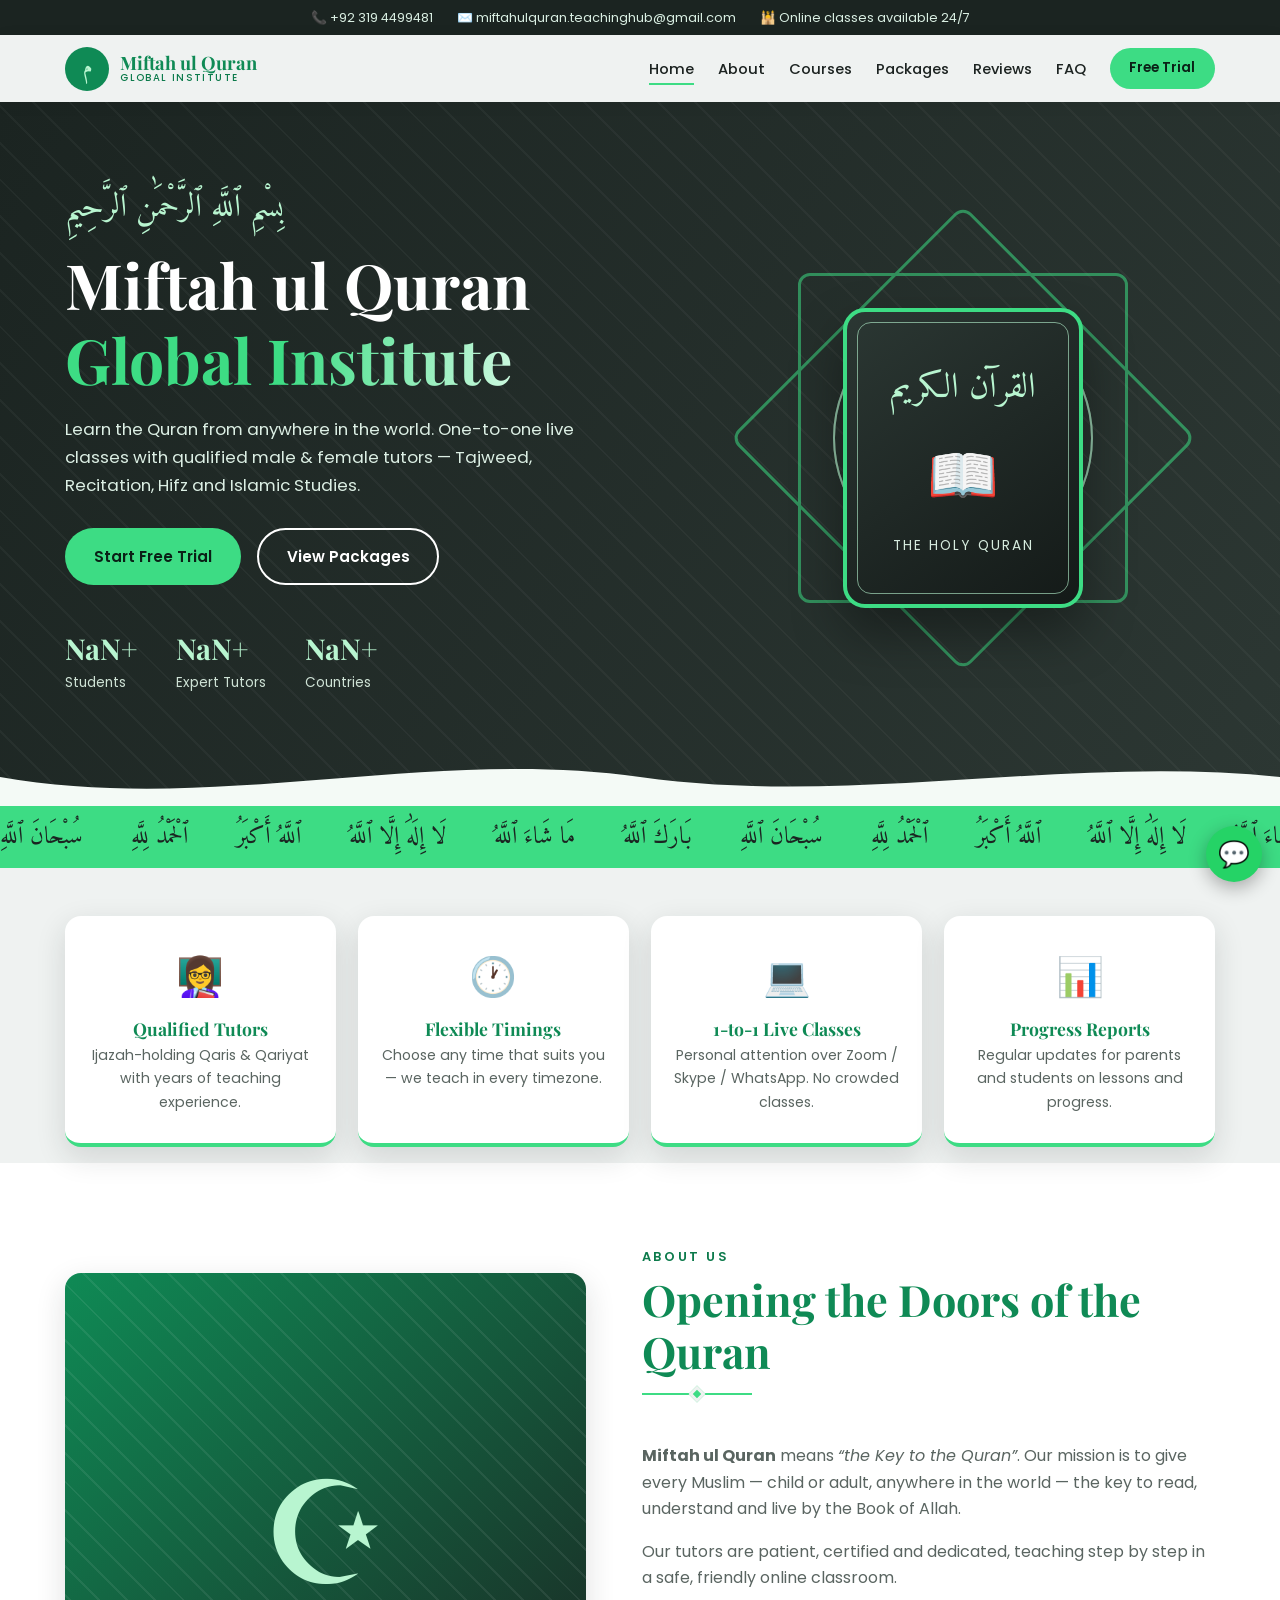
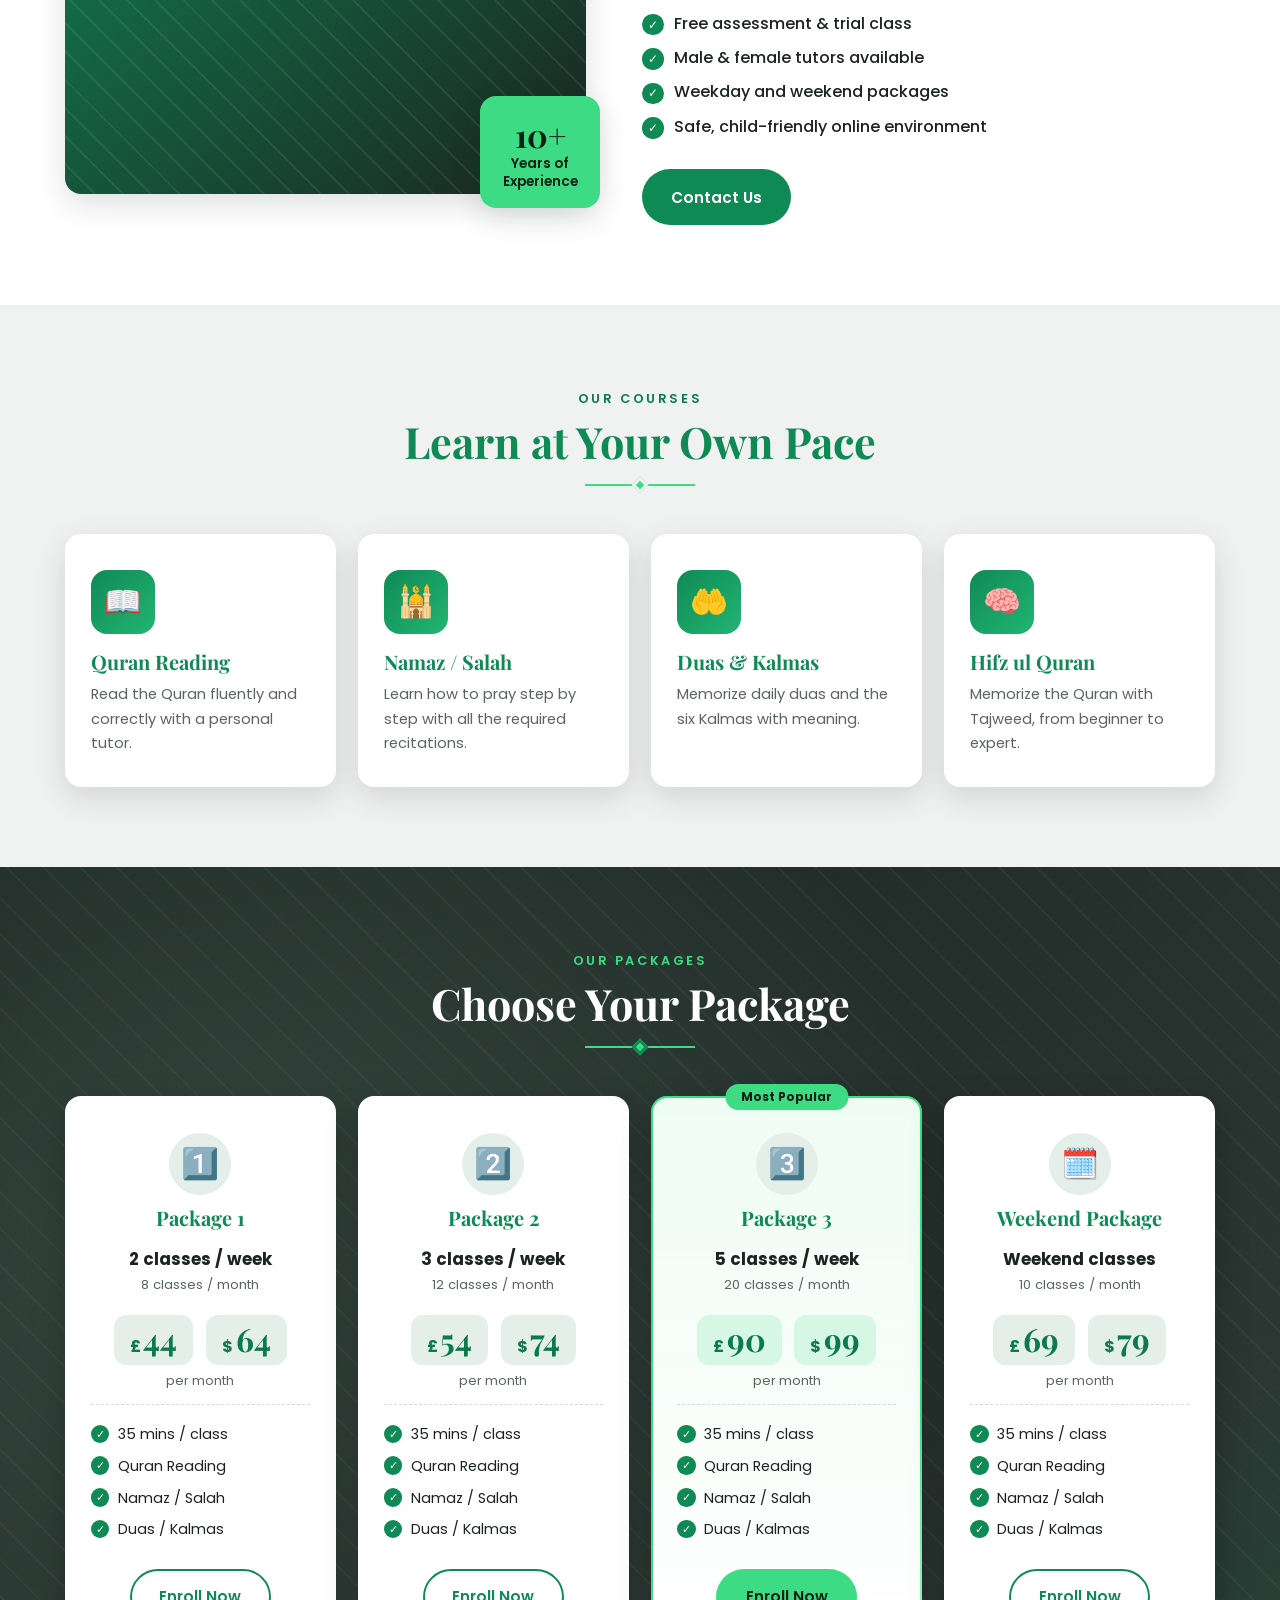
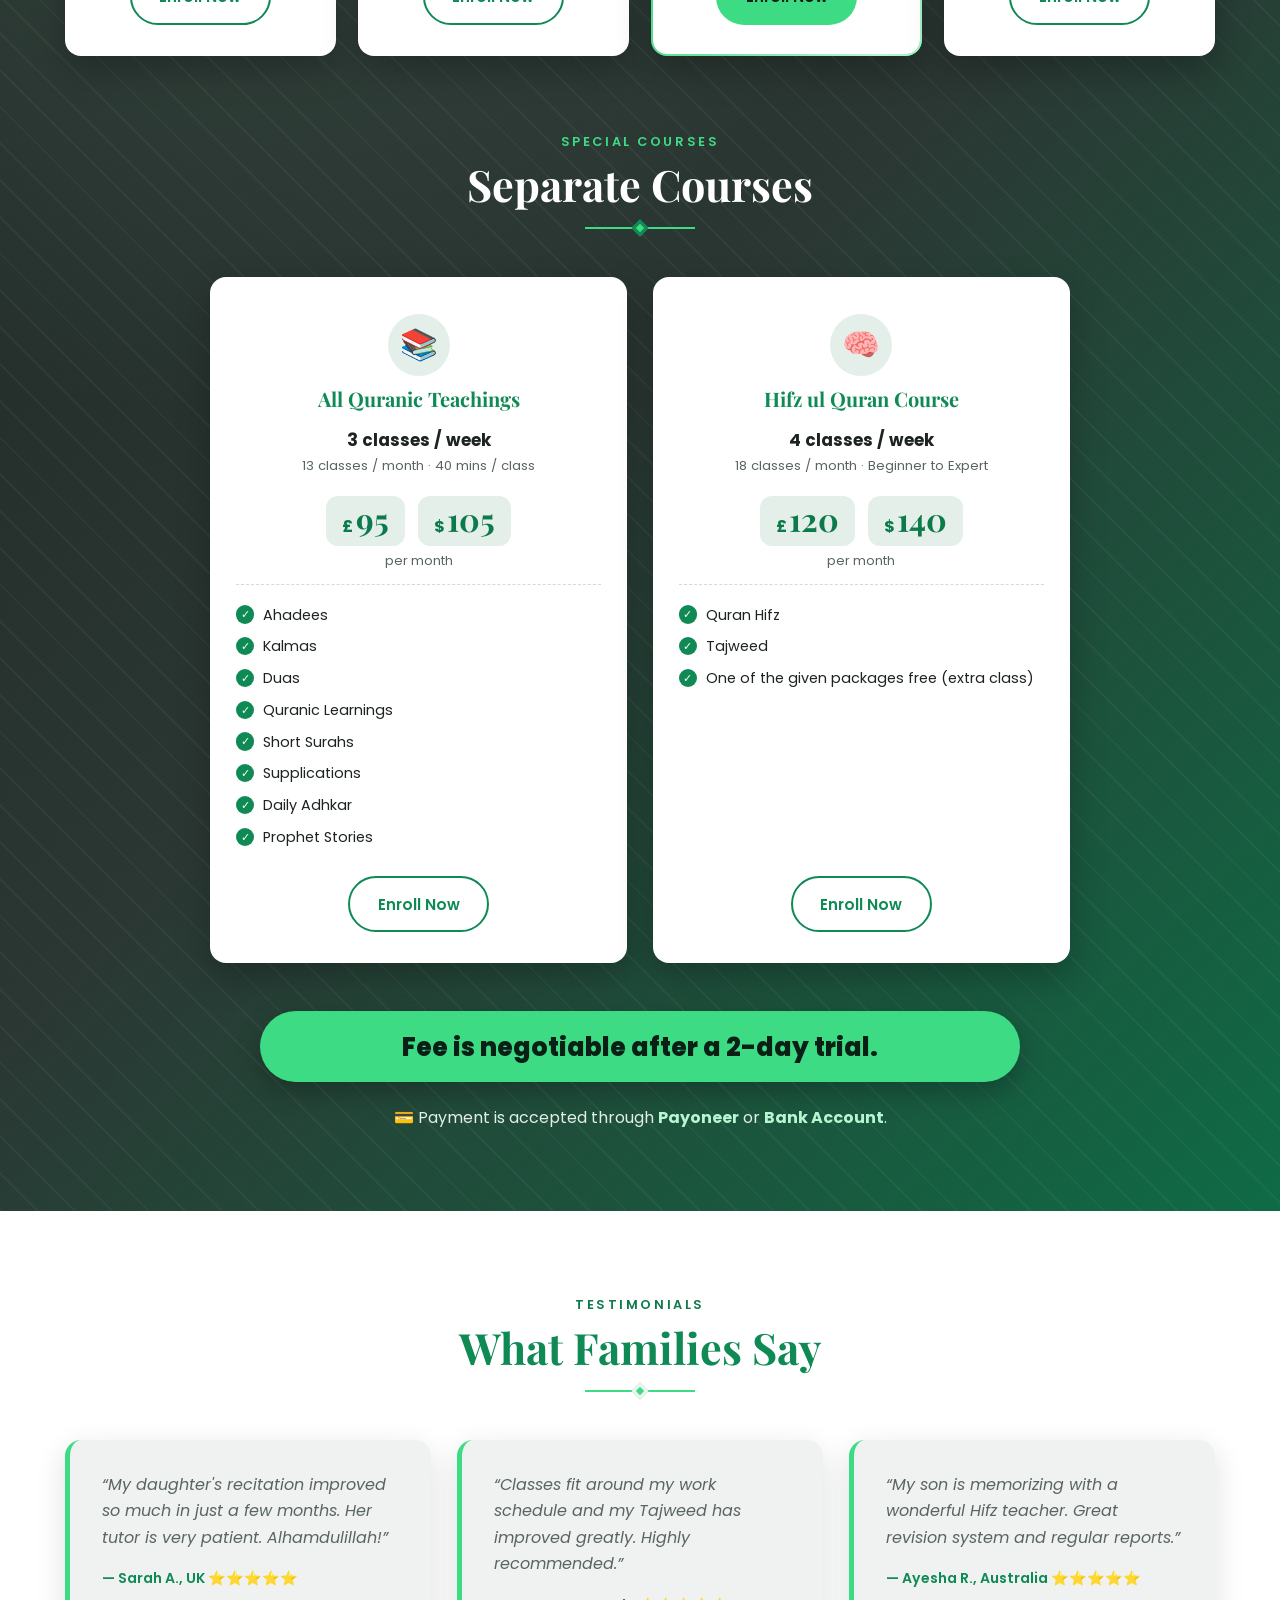
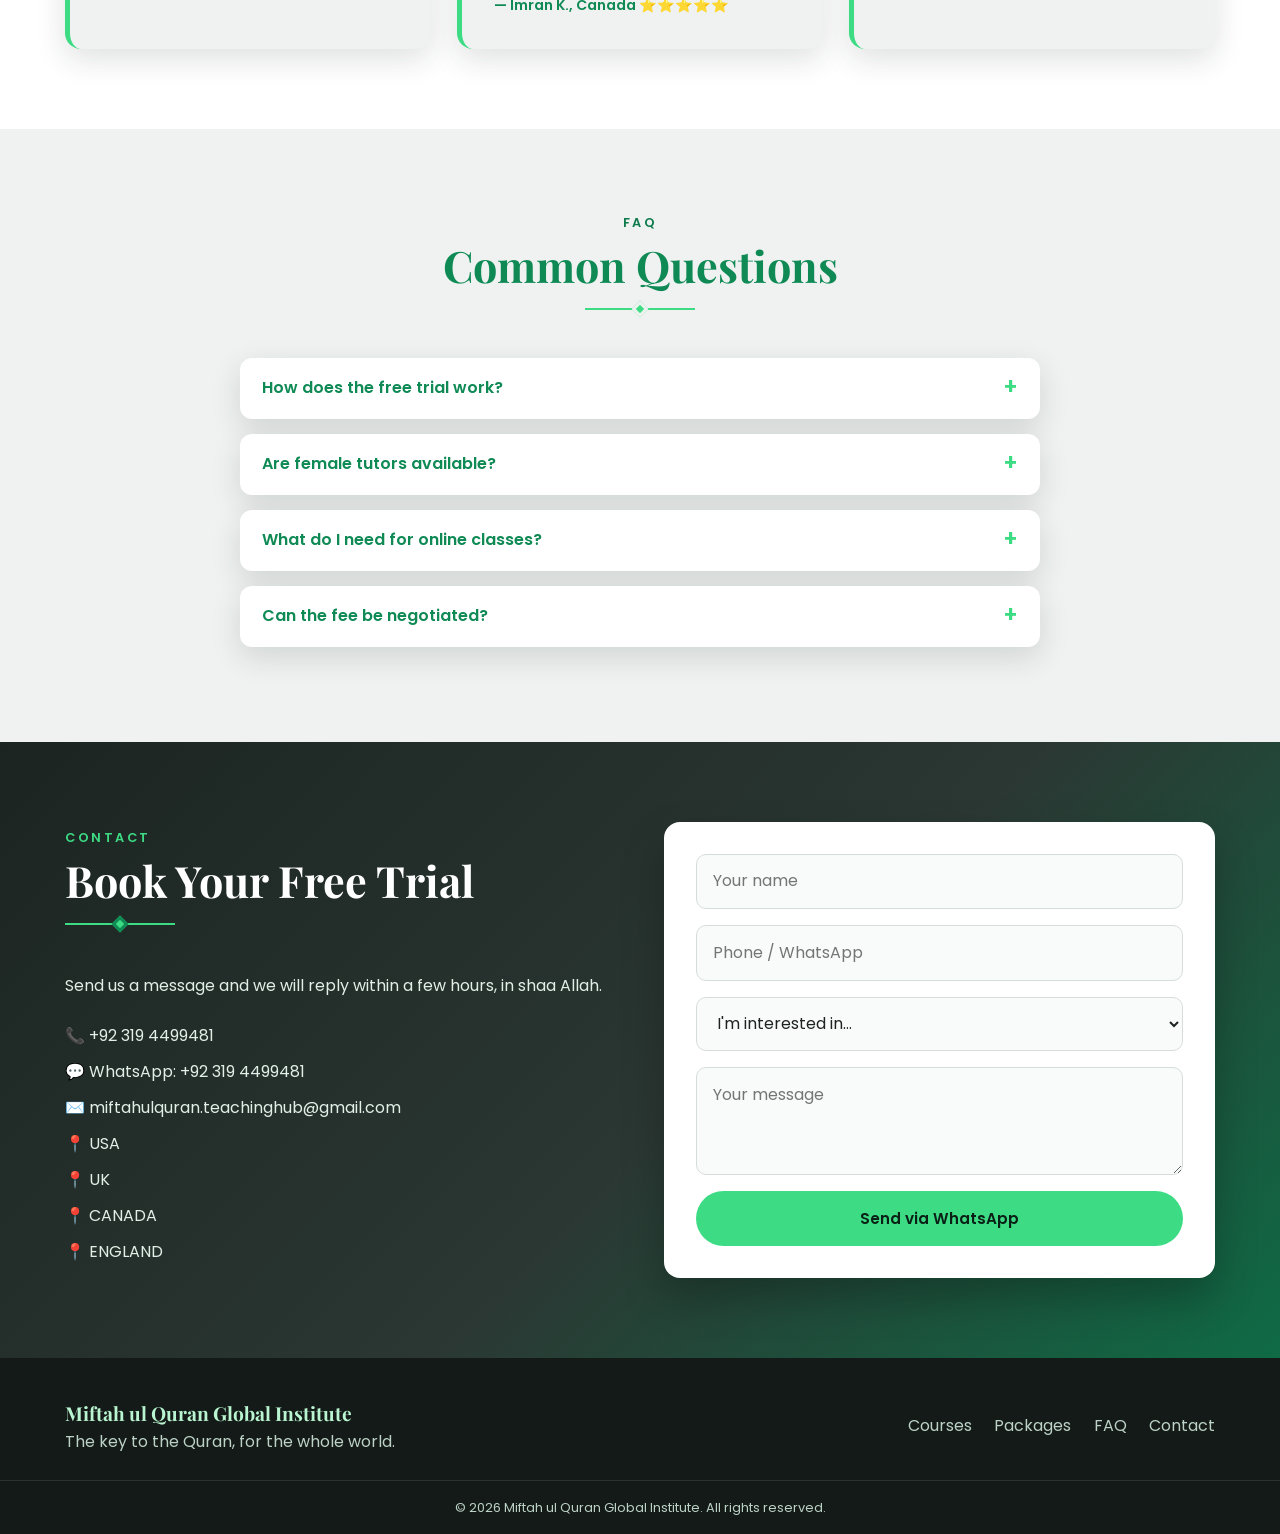
==== commit 176b8bb9: "Change contact email and update hero stats Updated contact email and modified statistics." ====
--- a/index.html
+++ b/index.html
@@ -17,7 +17,7 @@
 <div class="topbar">
   <div class="container">
     <span>📞 +92 319 4499481</span>
-    <span>✉️ info@miftahulquran.example</span>
+    <span>✉️ miftahulquran.teachinghub@gmail.com</span>
     <span class="hide-sm">🕌 Online classes available 24/7</span>
   </div>
 </div>
@@ -50,9 +50,9 @@
         <a href="#packages" class="btn btn-outline">View Packages</a>
       </div>
       <ul class="hero-stats fade-up d5">
-        <li><b data-count="2500">0</b>+<span>Students</span></li>
-        <li><b data-count="40">0</b>+<span>Expert Tutors</span></li>
-        <li><b data-count="30">0</b>+<span>Countries</span></li>
+        <li><b data-count="1000+">0</b>+<span>Students</span></li>
+        <li><b data-count="15+">0</b>+<span>Expert Tutors</span></li>
+        <li><b data-count="10+">0</b>+<span>Countries</span></li>
       </ul>
     </div>
     <div class="hero-art fade-up d3">
@@ -229,8 +229,11 @@
       <ul class="info">
         <li>📞 <a href="tel:+923194499481">+92 319 4499481</a></li>
         <li>💬 WhatsApp: <a href="https://wa.me/923194499481" target="_blank" rel="noopener">+92 319 4499481</a></li>
-        <li>✉️ info@miftahulquran.example</li>
-        <li>📍 Your City, Pakistan</li>
+        <li>✉️ <a href="mailto:miftahulquran.teachinghub@gmail.com"></a>miftahulquran.teachinghub@gmail.com</a></li>
+        <li>📍 USA </li>
+        <li>📍 UK </li>
+        <li>📍 CANADA</li>
+        <li>📍 ENGLAND  </li>
       </ul>
     </div>
     <form id="form" class="form reveal">
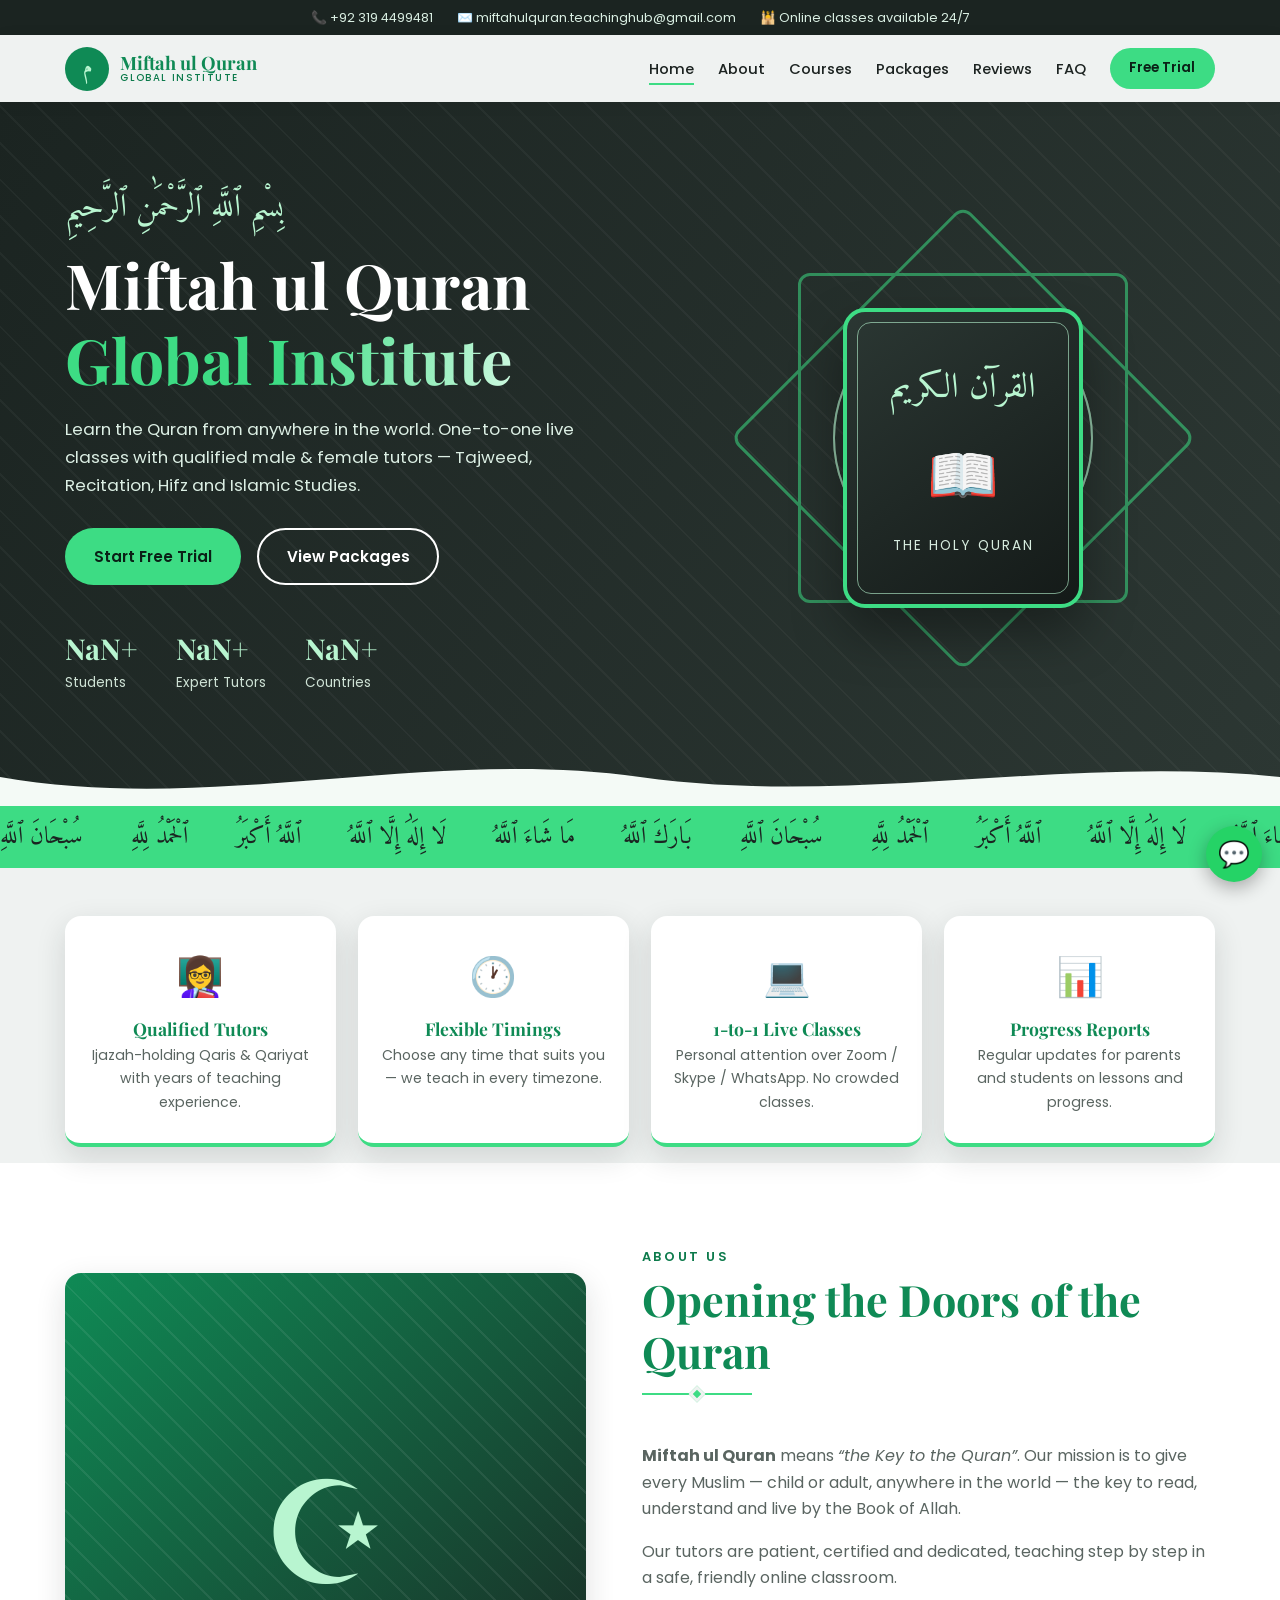
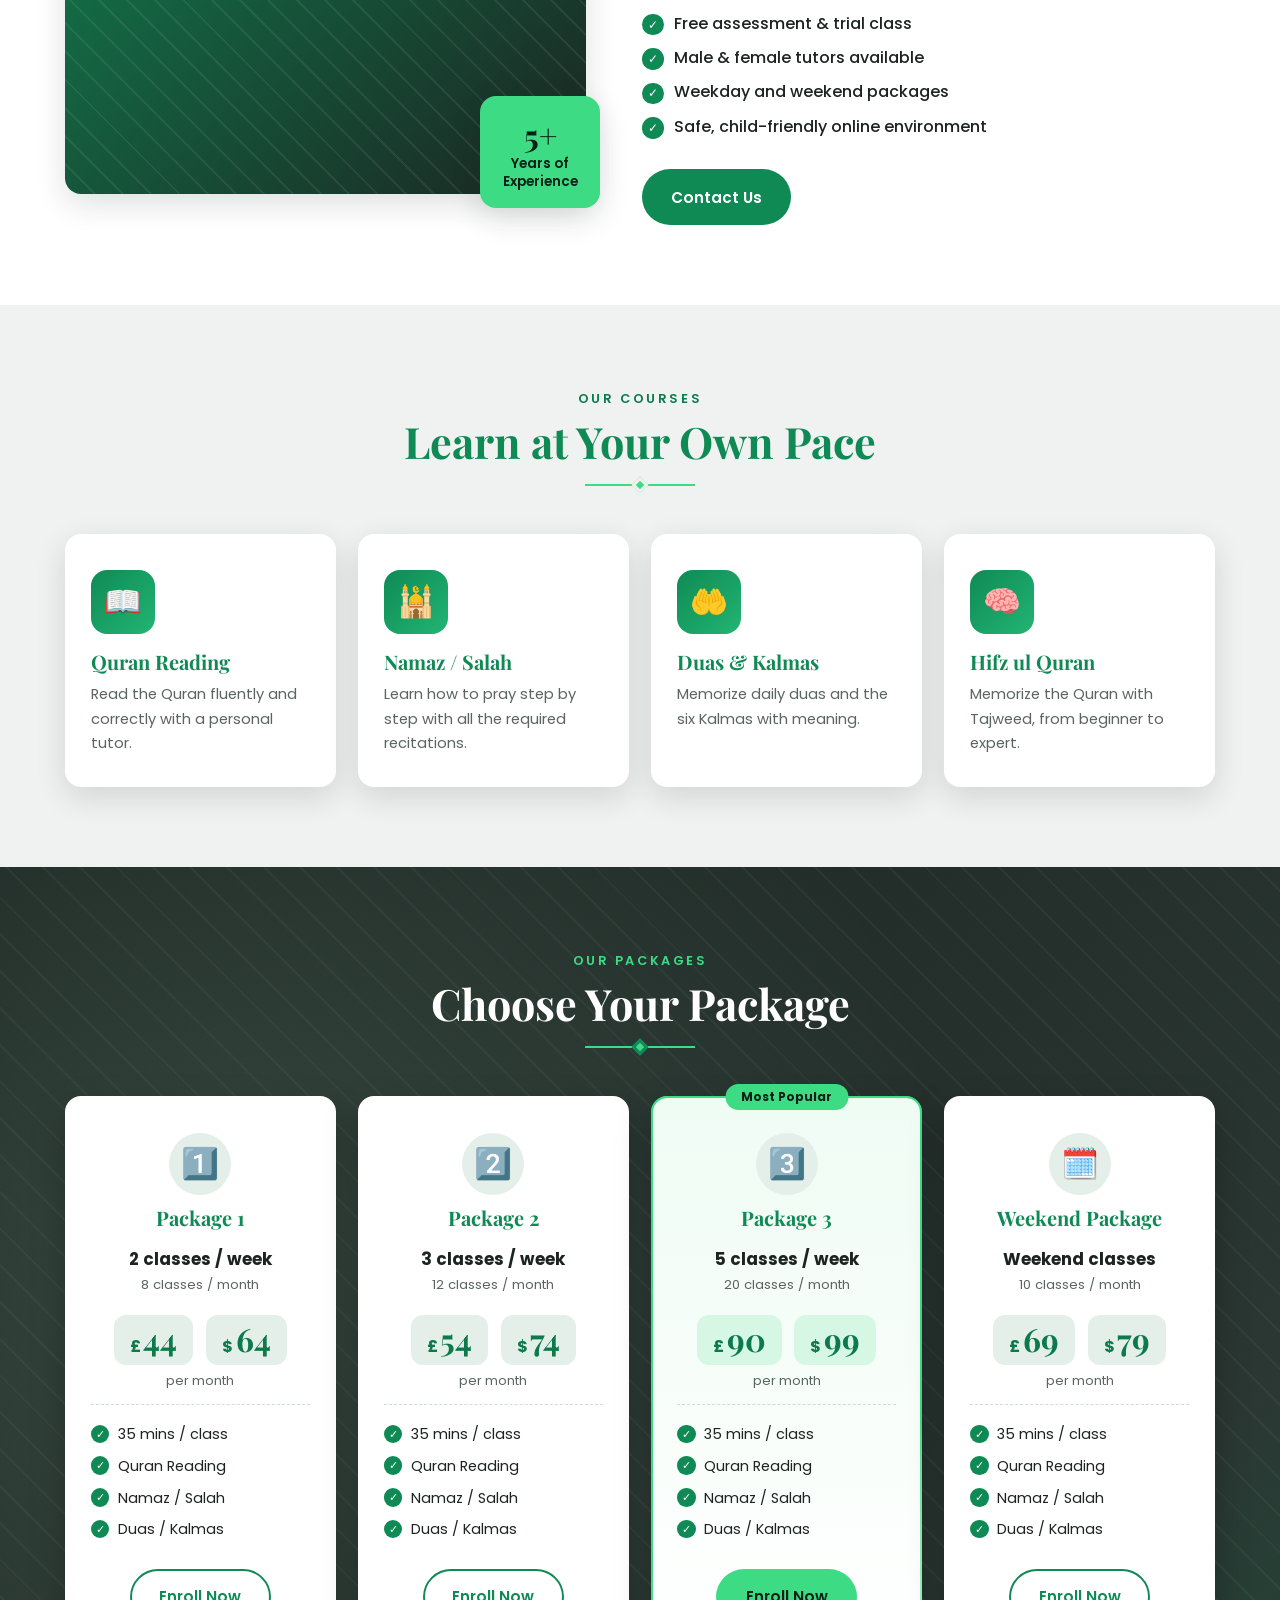
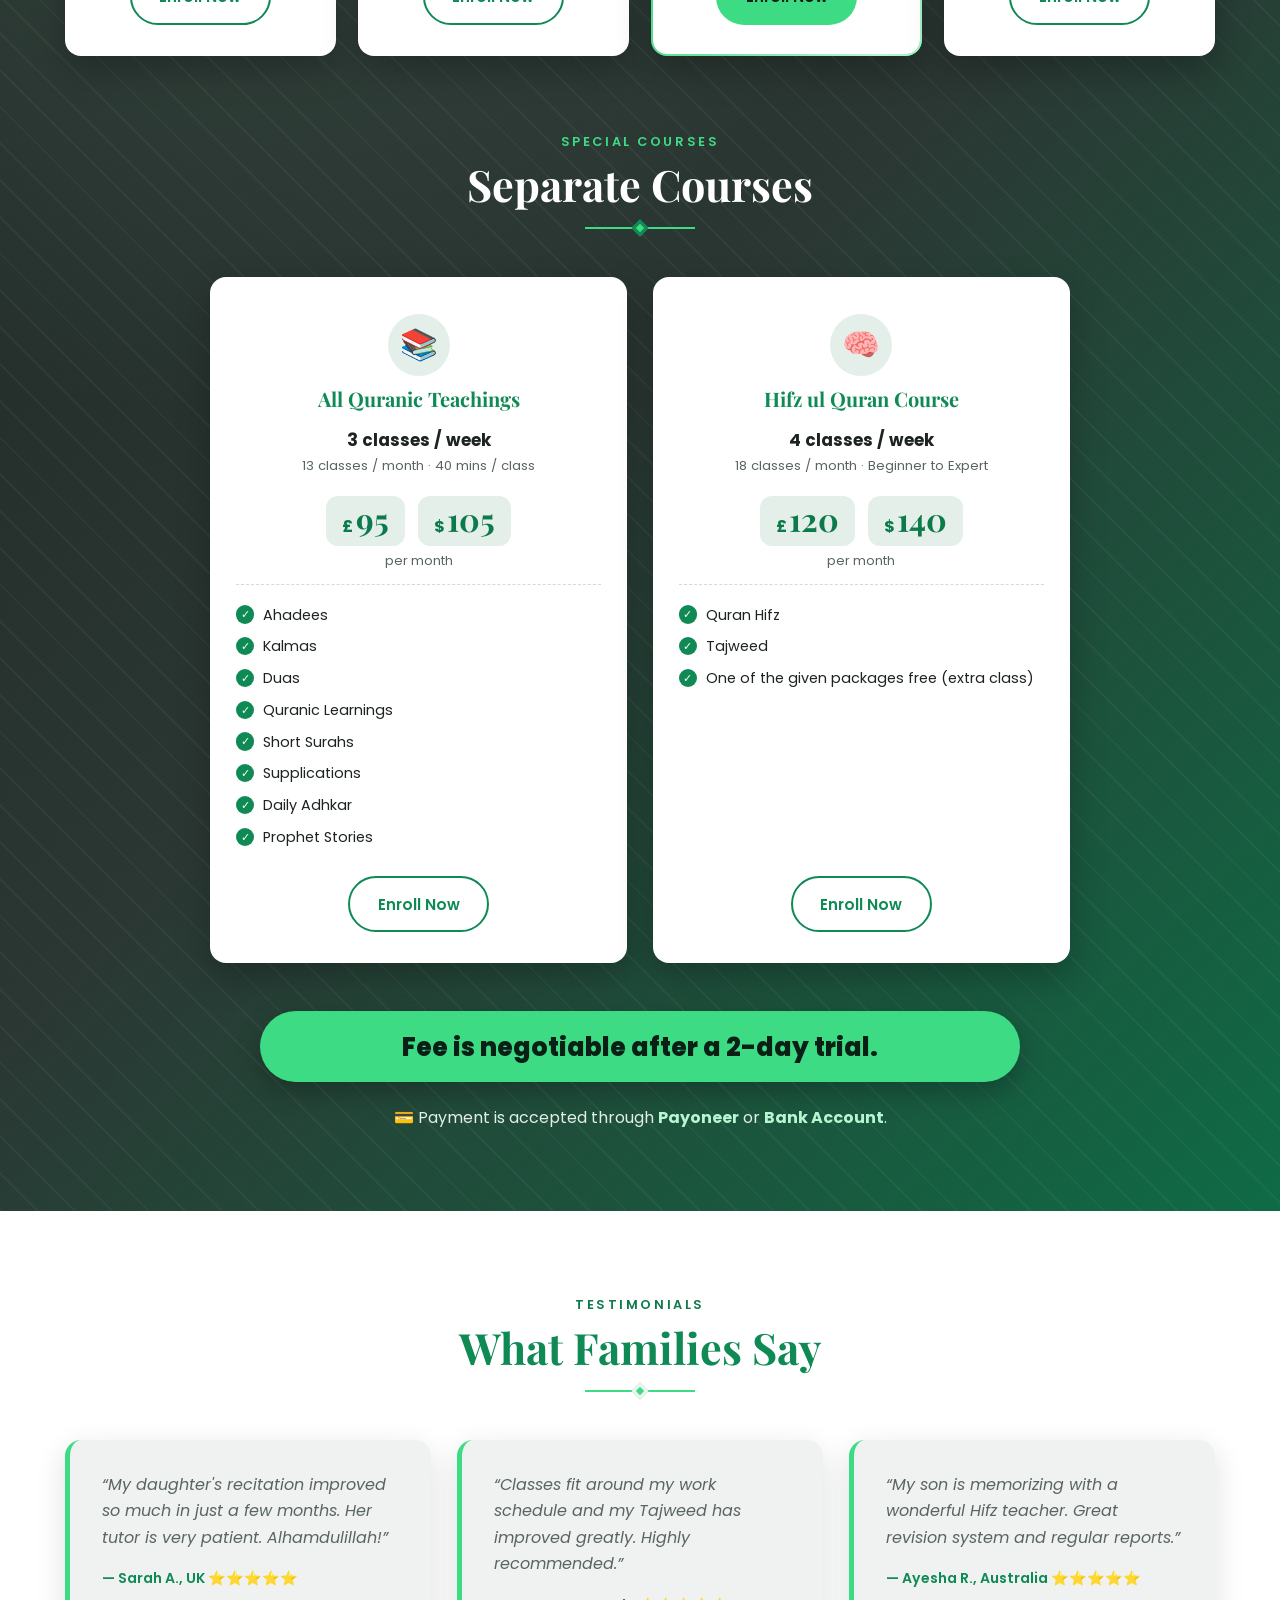
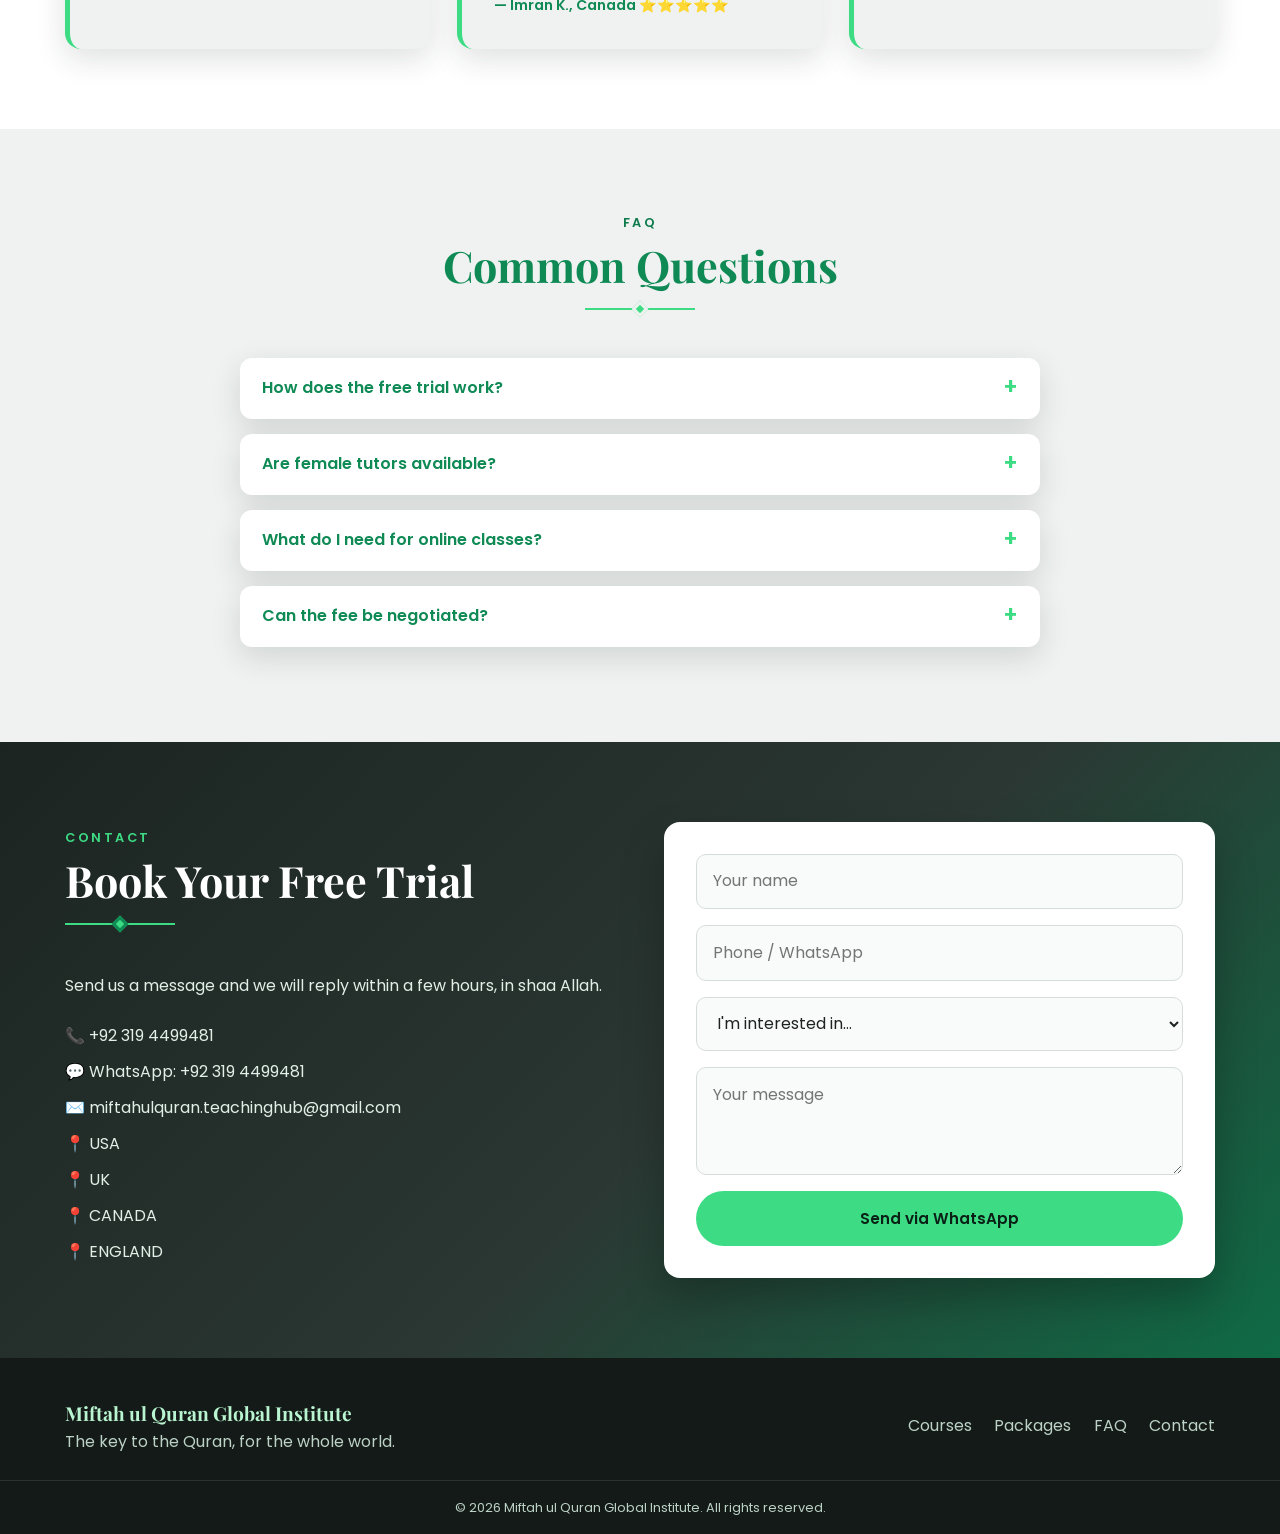
==== commit 12f738a2: "Update index.html" ====
--- a/index.html
+++ b/index.html
@@ -88,7 +88,7 @@
   <div class="container about-grid">
     <div class="about-img reveal">
       <div class="pattern"><span>☪</span></div>
-      <div class="badge"><b>10+</b>Years of<br>Experience</div>
+      <div class="badge"><b>5+</b>Years of<br>Experience</div>
     </div>
     <div class="reveal">
       <div class="title left"><small>About Us</small><h2>Opening the Doors of the Quran</h2><div class="divider"><i></i></div></div>
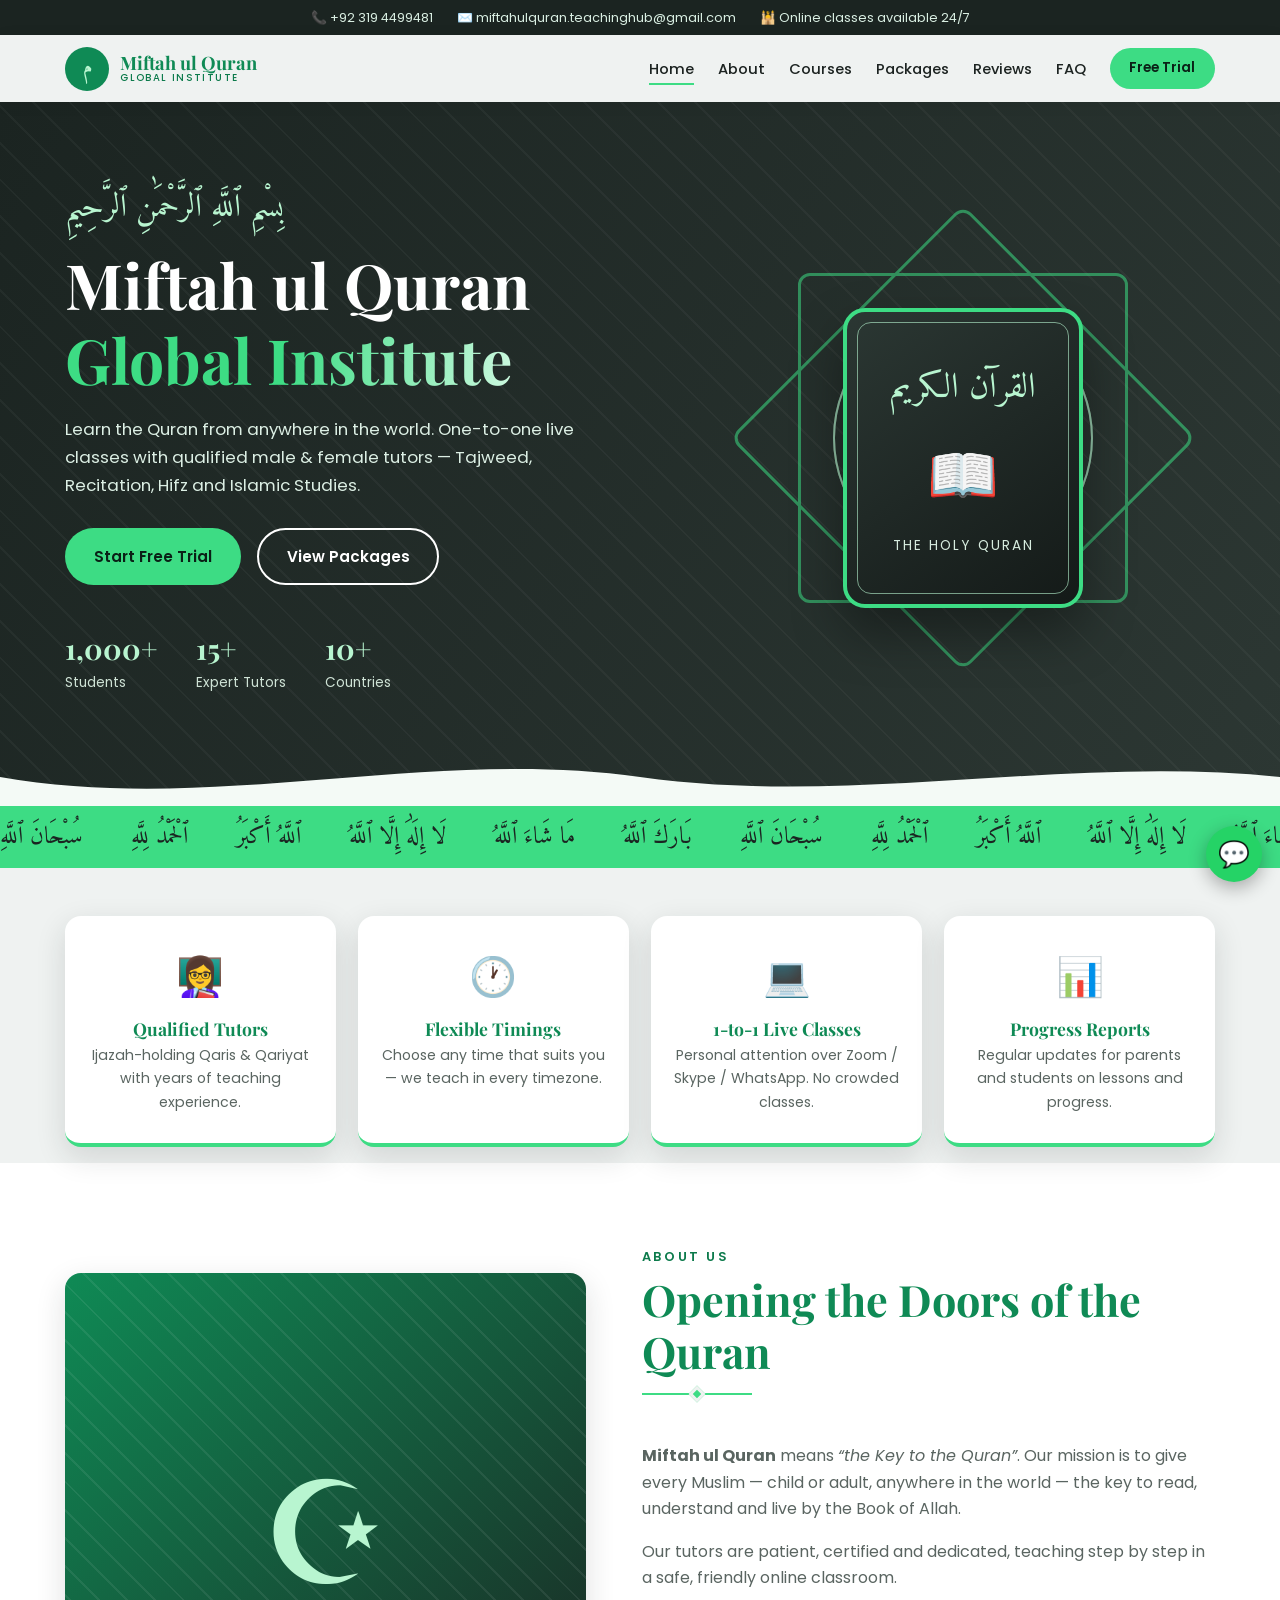
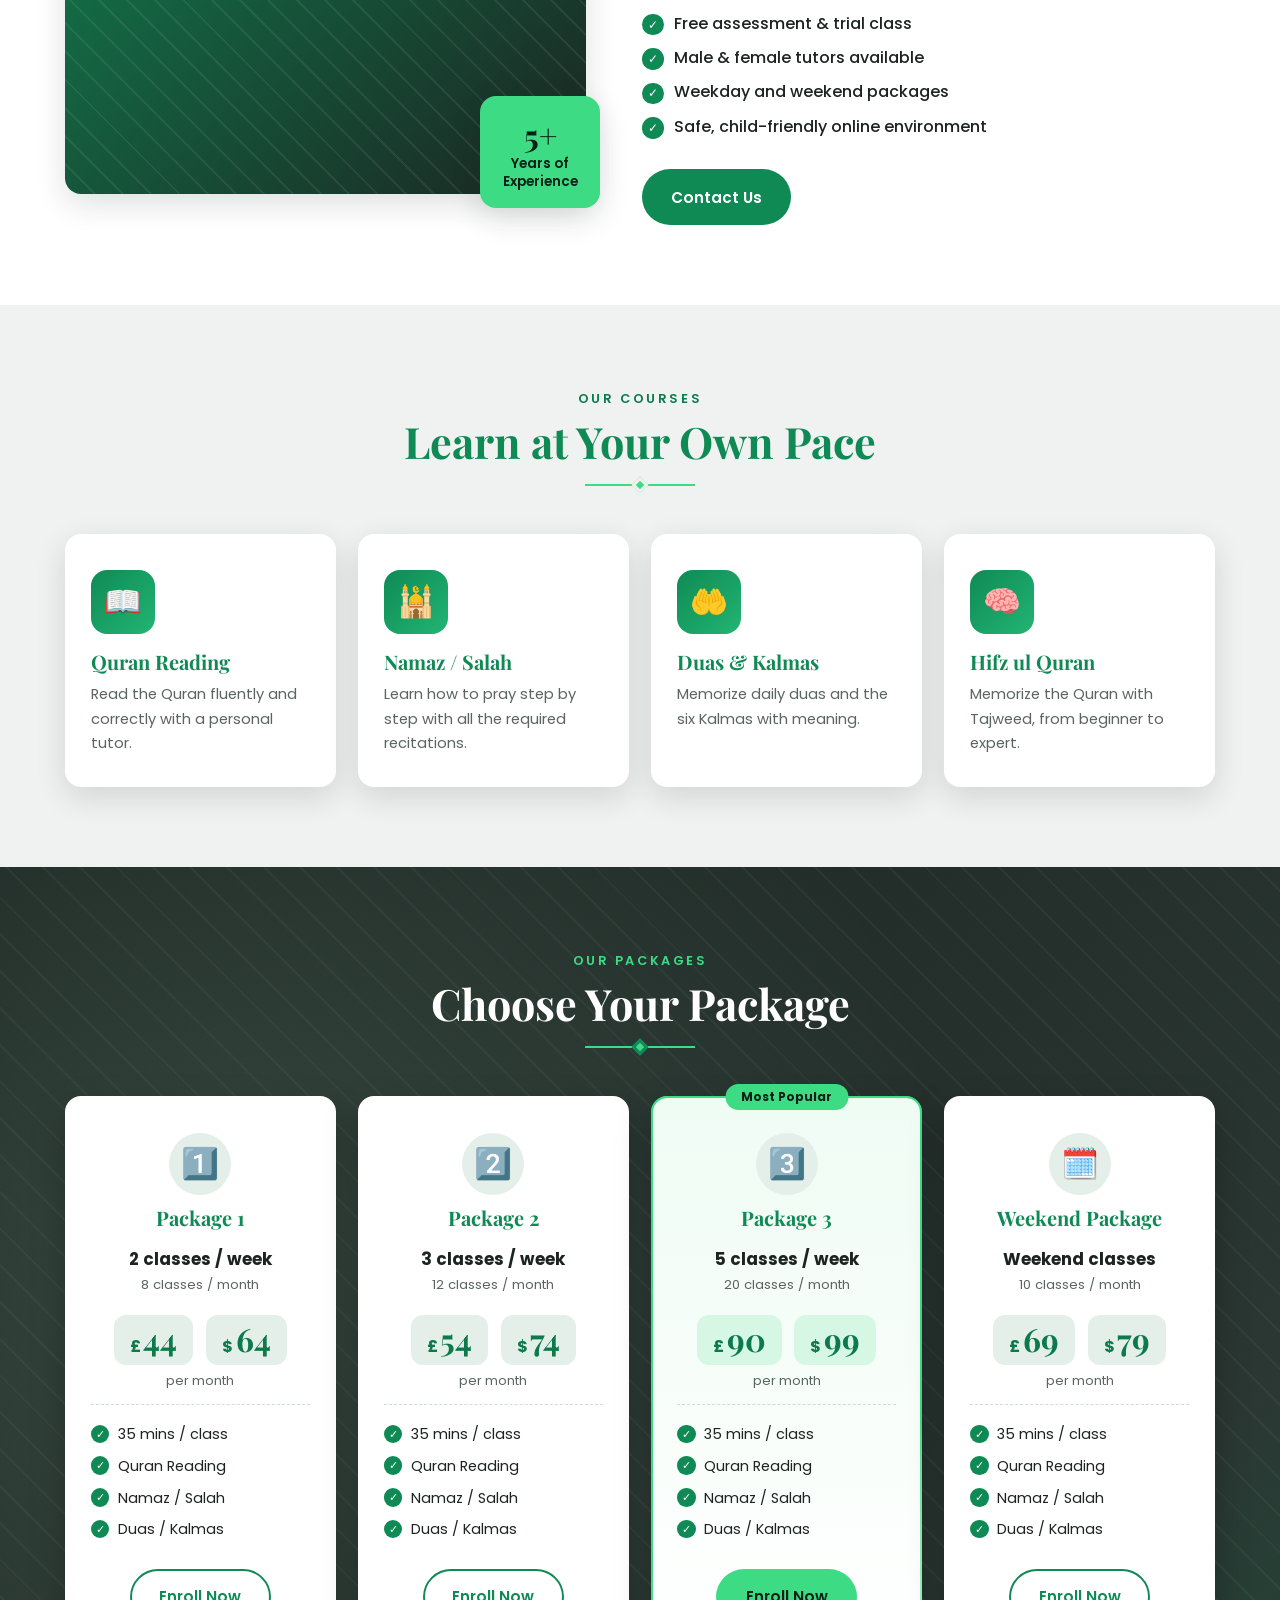
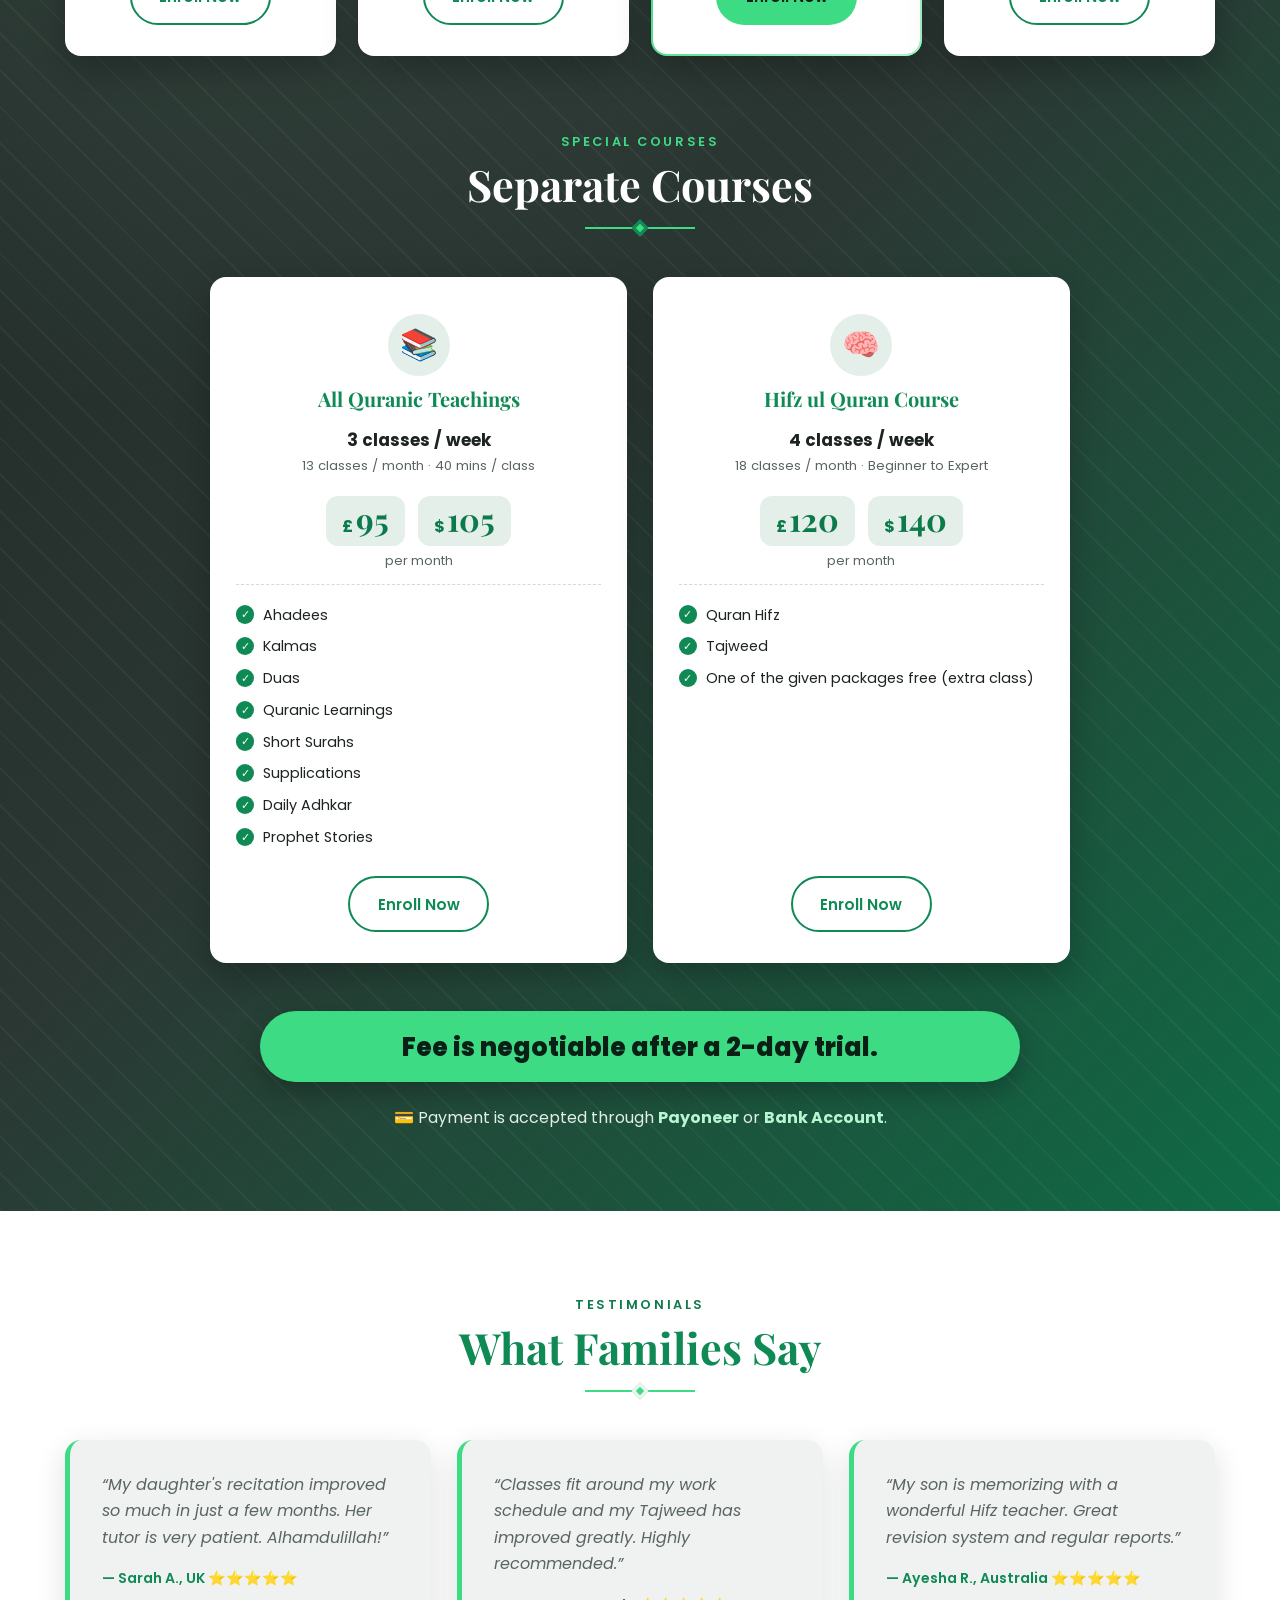
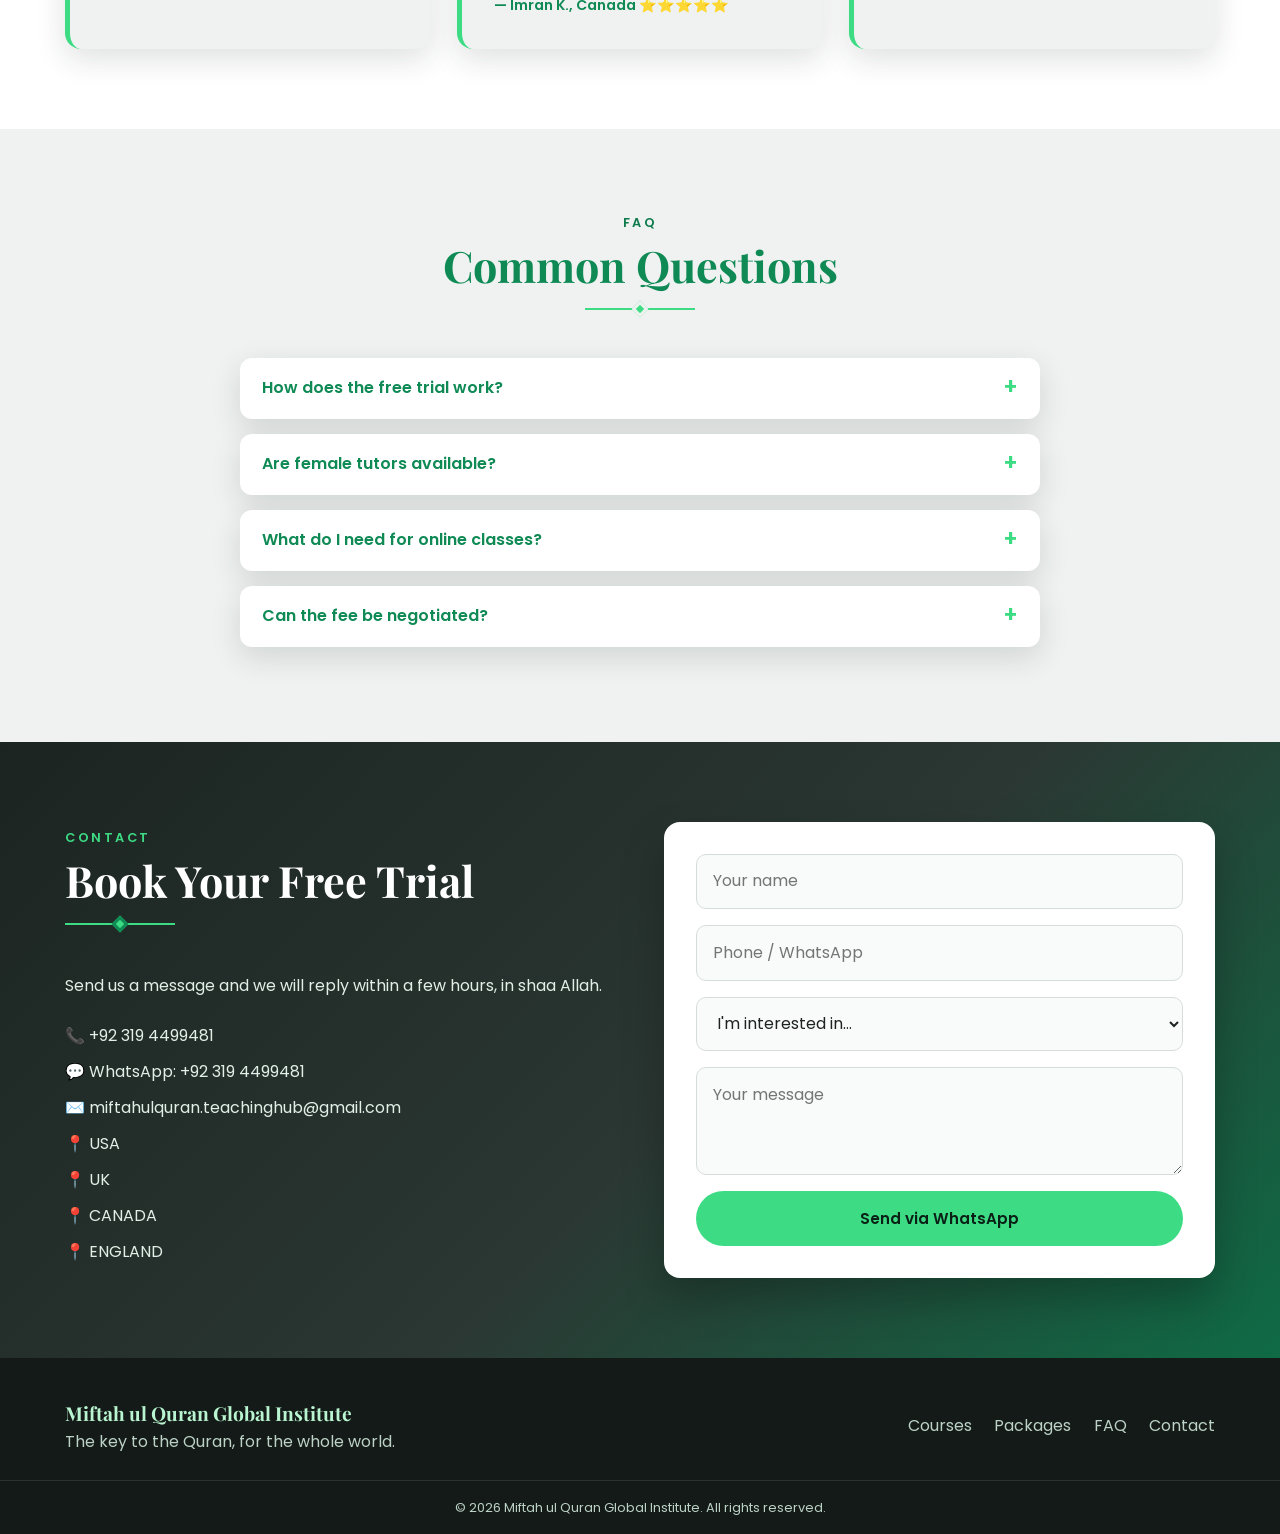
==== commit 6e24bec0: "Update statistics in index.html" ====
--- a/index.html
+++ b/index.html
@@ -50,9 +50,9 @@
         <a href="#packages" class="btn btn-outline">View Packages</a>
       </div>
       <ul class="hero-stats fade-up d5">
-        <li><b data-count="1000+">0</b>+<span>Students</span></li>
-        <li><b data-count="15+">0</b>+<span>Expert Tutors</span></li>
-        <li><b data-count="10+">0</b>+<span>Countries</span></li>
+        <li><b data-count="1000">0</b>+<span>Students</span></li>
+        <li><b data-count="15">0</b>+<span>Expert Tutors</span></li>
+        <li><b data-count="10">0</b>+<span>Countries</span></li>
       </ul>
     </div>
     <div class="hero-art fade-up d3">
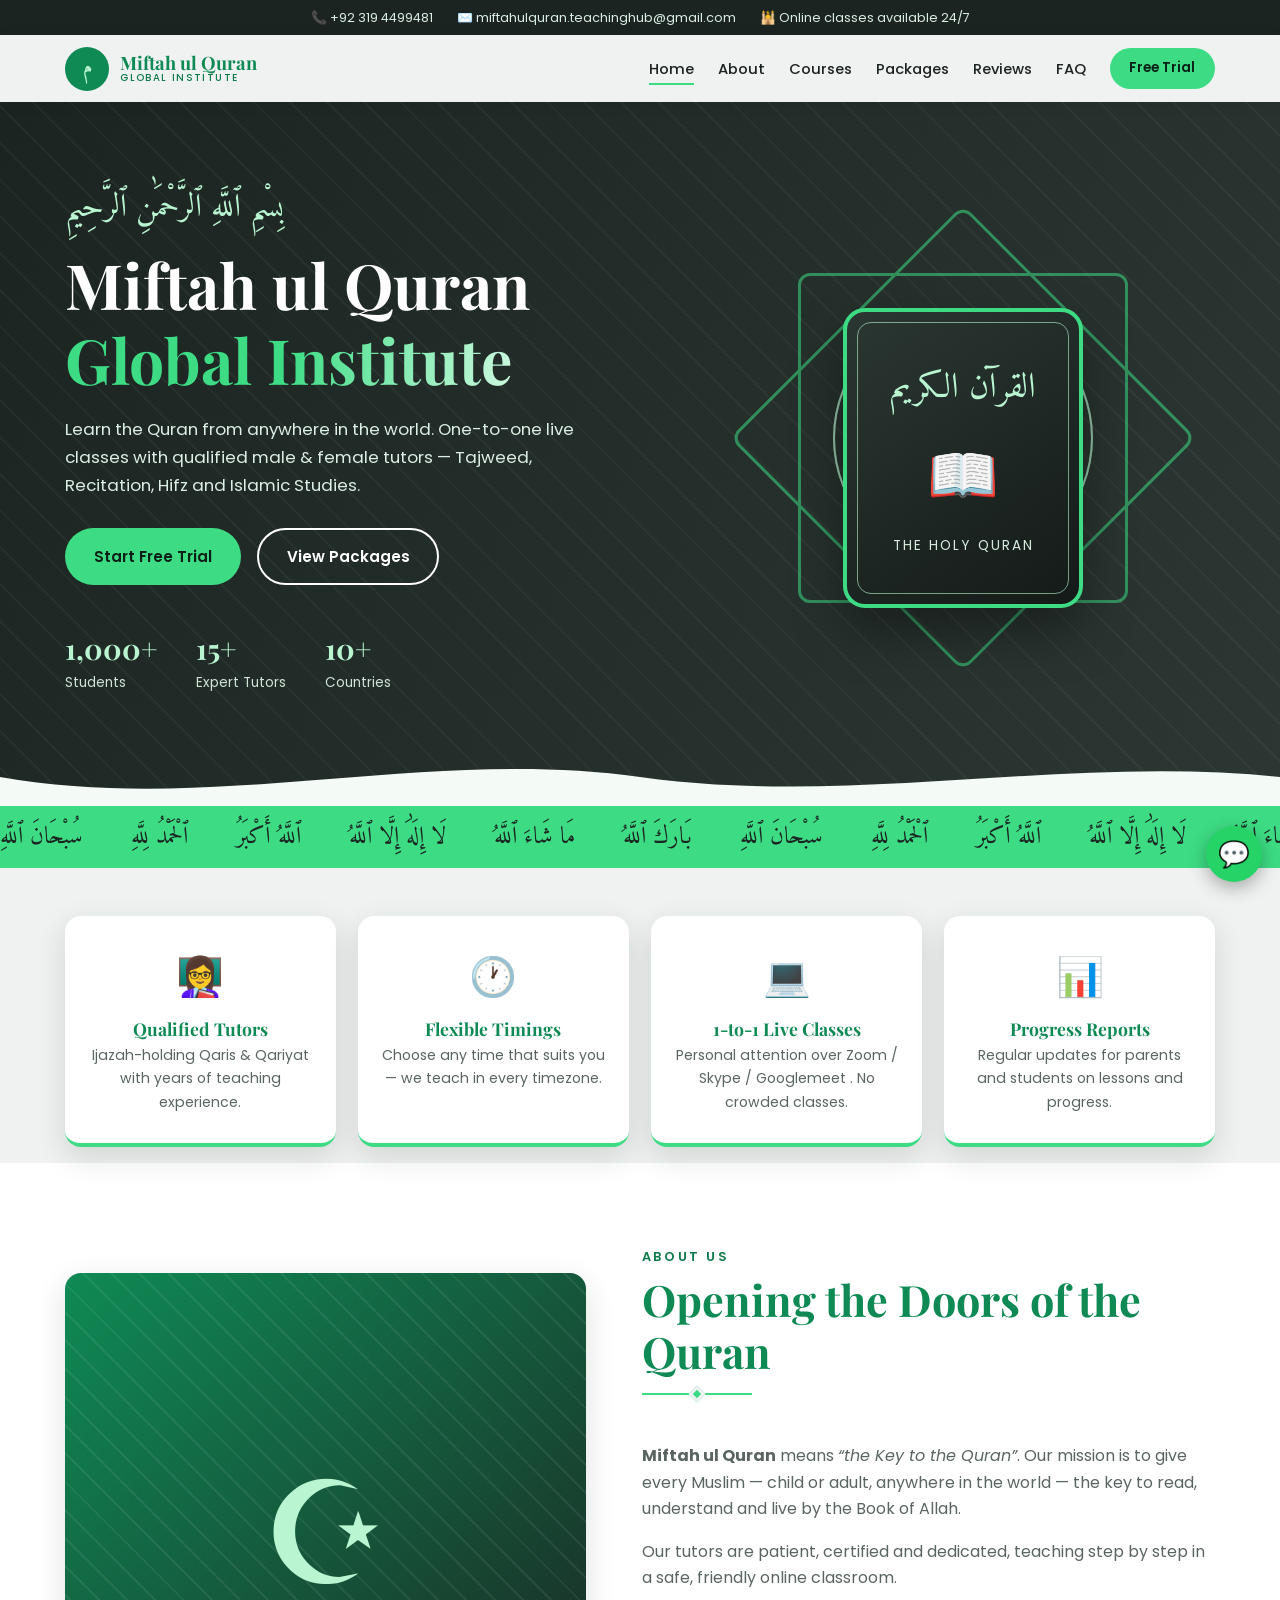
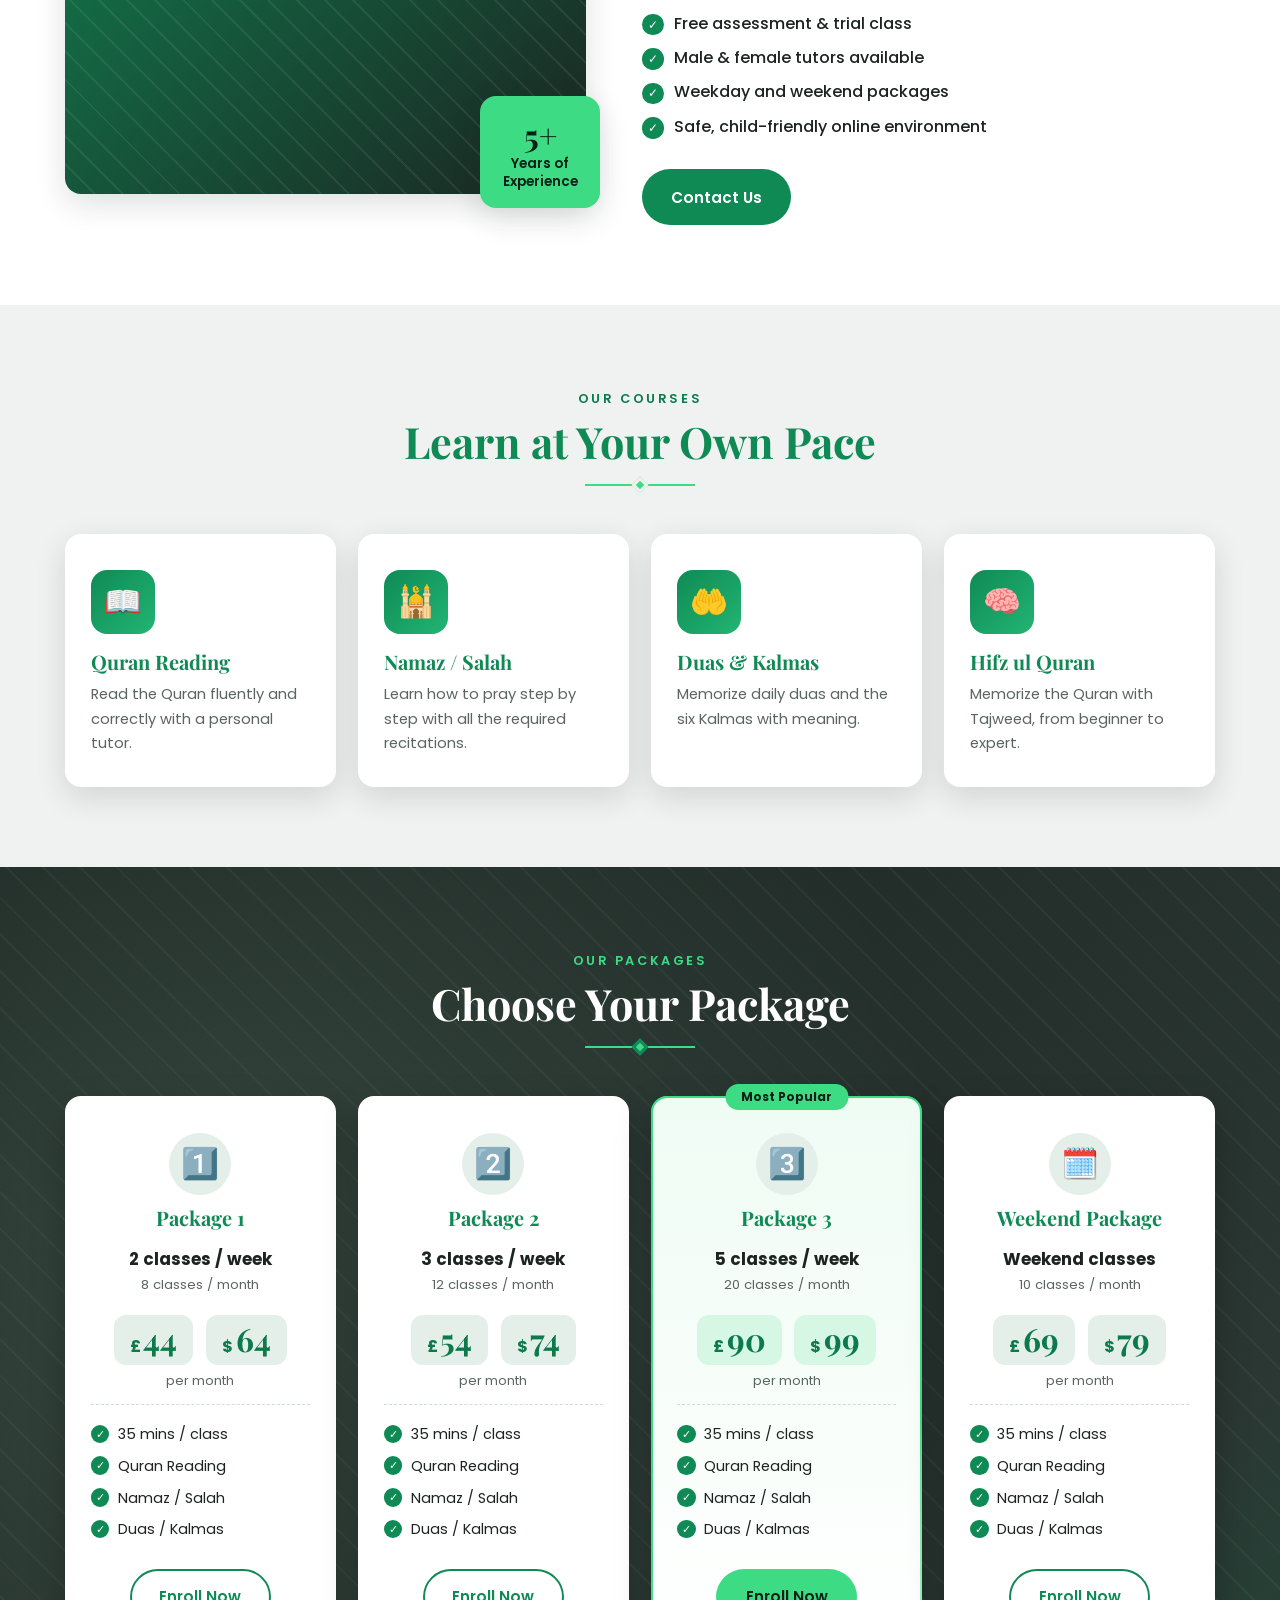
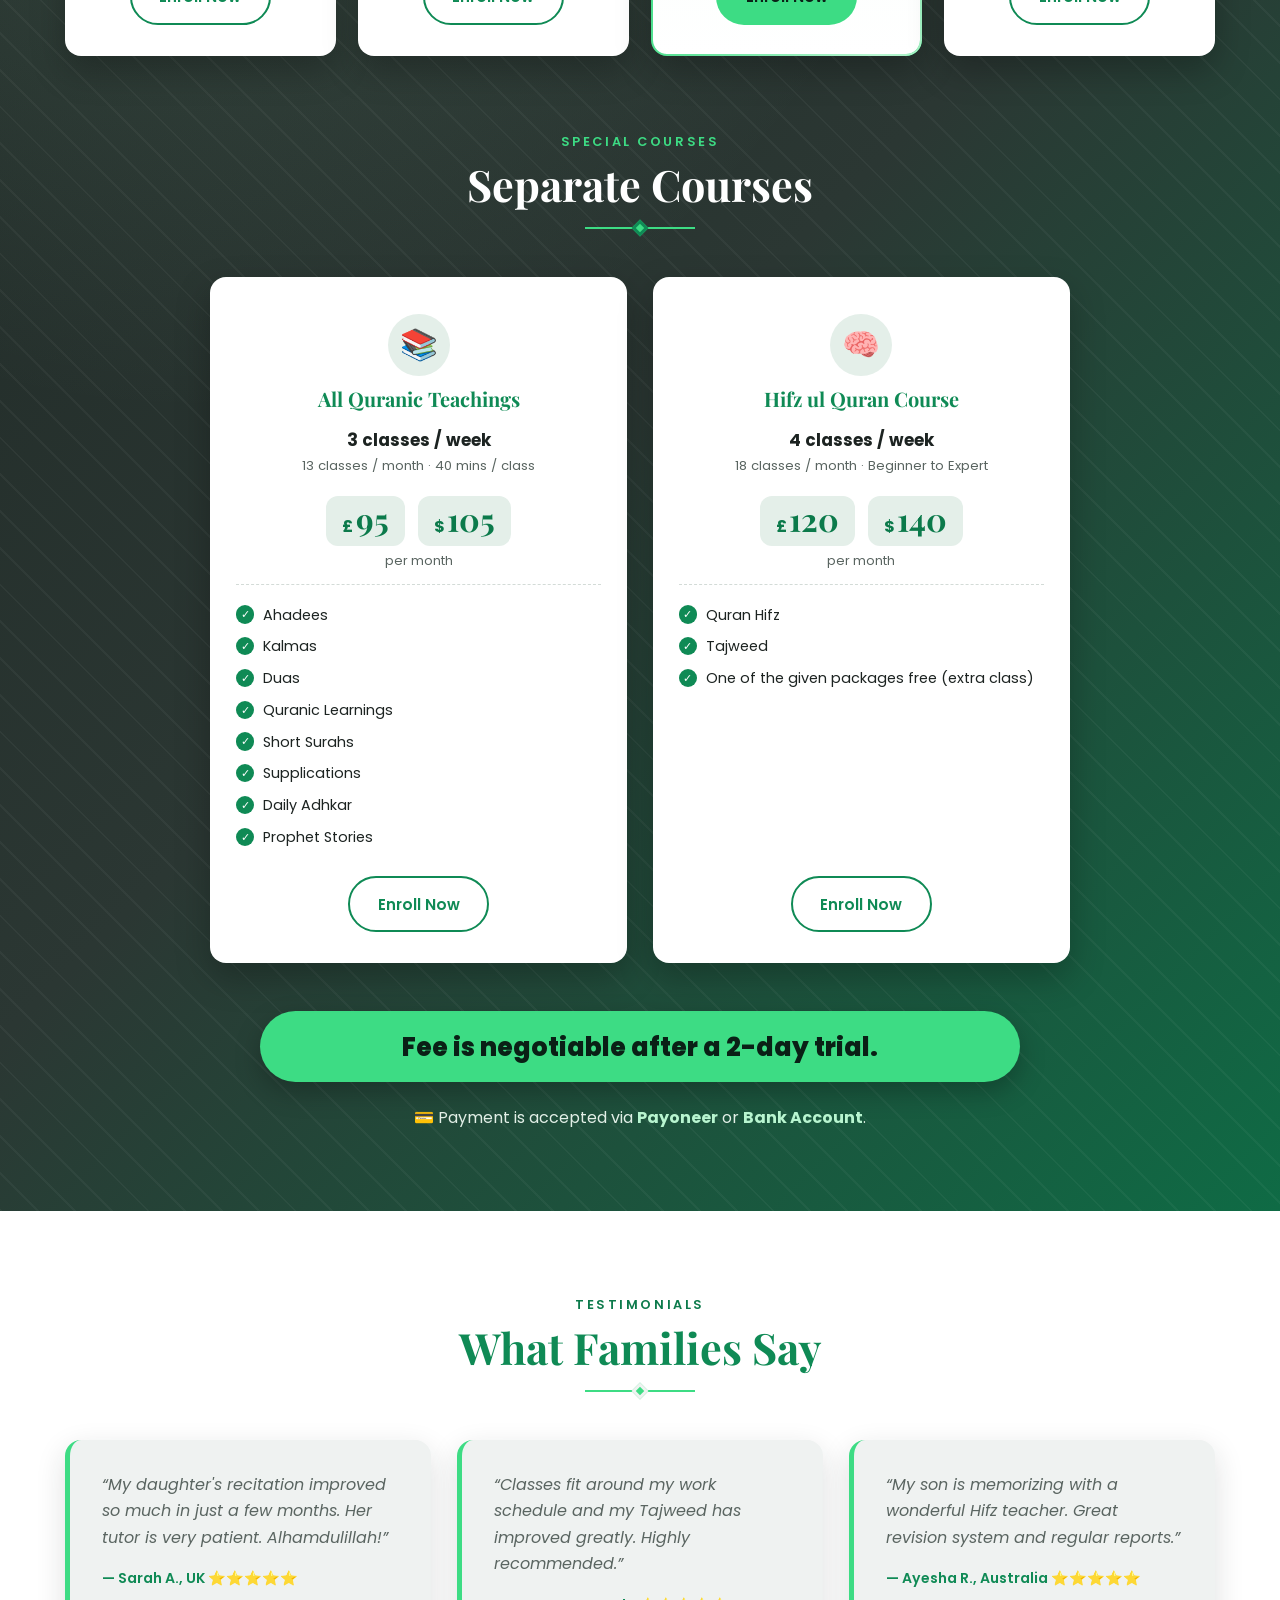
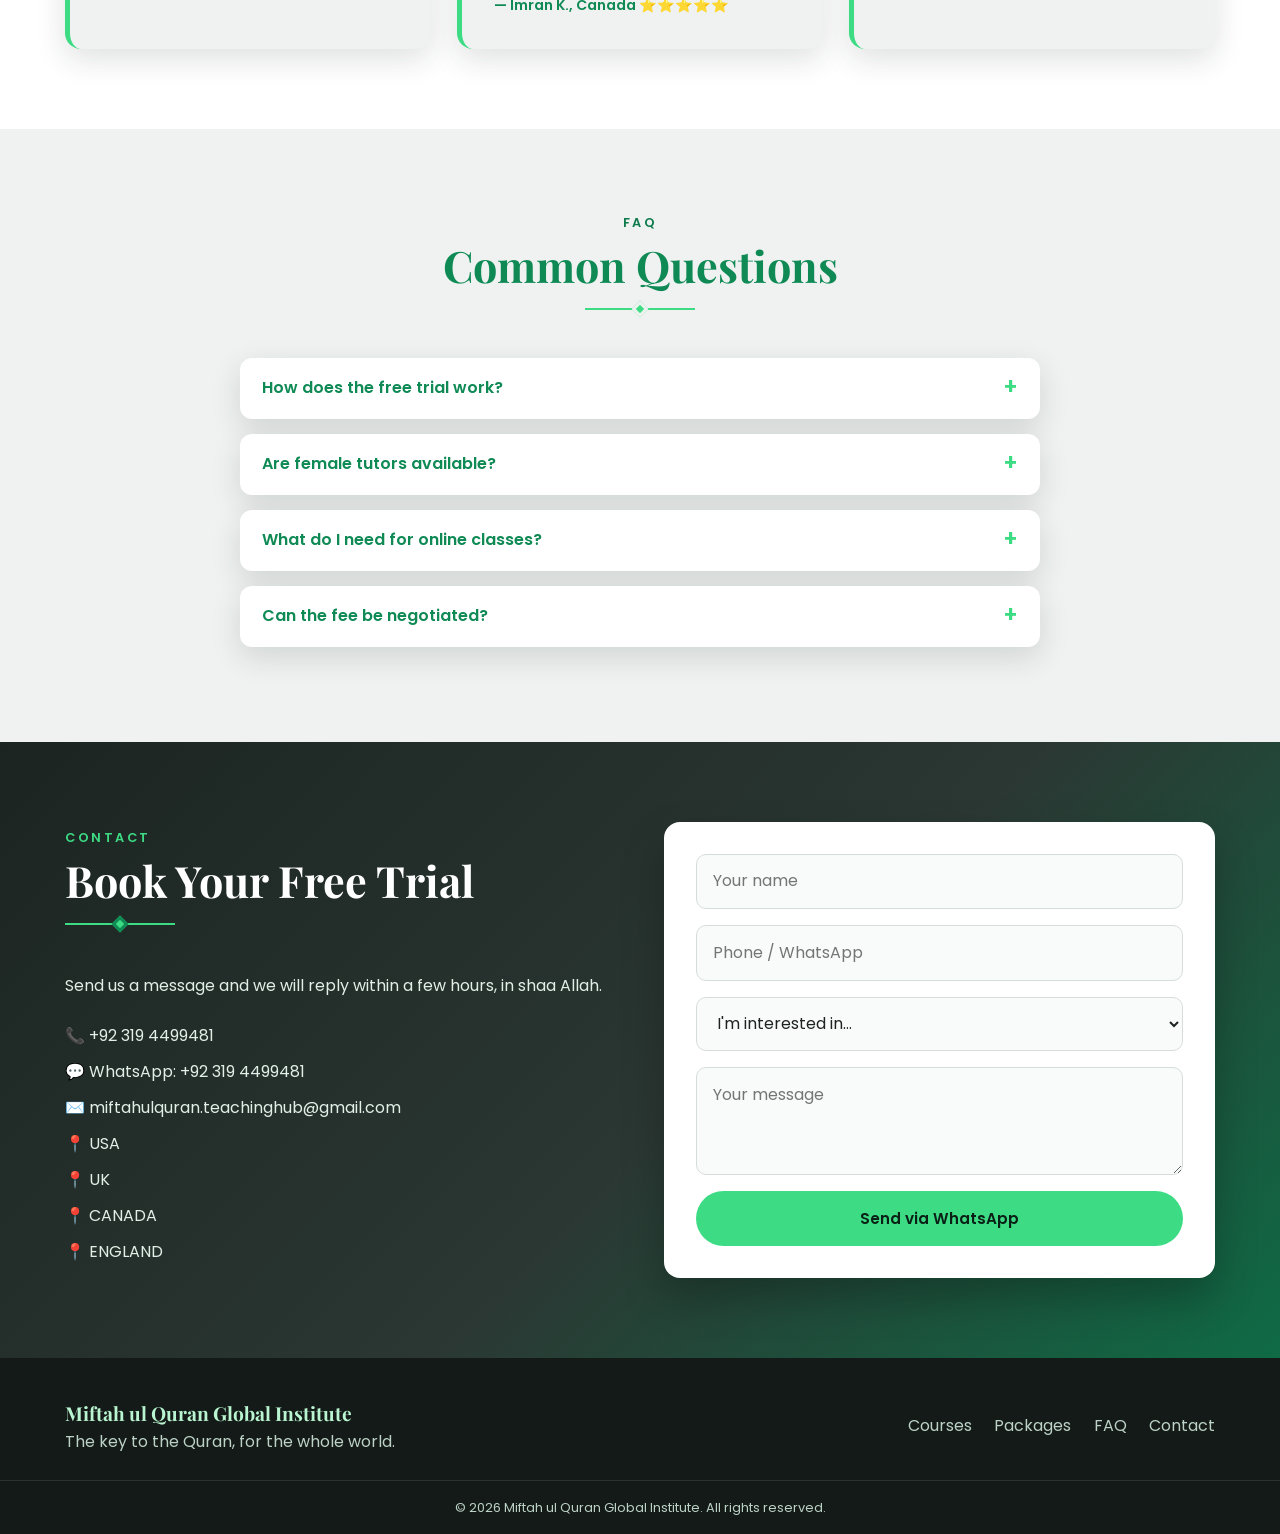
==== commit 6f7b38ef: "Update index.html" ====
--- a/index.html
+++ b/index.html
@@ -79,7 +79,7 @@
   <div class="container grid4">
     <div class="feat reveal"><span>👩‍🏫</span><h3>Qualified Tutors</h3><p>Ijazah-holding Qaris &amp; Qariyat with years of teaching experience.</p></div>
     <div class="feat reveal"><span>🕐</span><h3>Flexible Timings</h3><p>Choose any time that suits you — we teach in every timezone.</p></div>
-    <div class="feat reveal"><span>💻</span><h3>1-to-1 Live Classes</h3><p>Personal attention over Zoom / Skype / WhatsApp. No crowded classes.</p></div>
+    <div class="feat reveal"><span>💻</span><h3>1-to-1 Live Classes</h3><p>Personal attention over Zoom / Skype / Googlemeet . No crowded classes.</p></div>
     <div class="feat reveal"><span>📊</span><h3>Progress Reports</h3><p>Regular updates for parents and students on lessons and progress.</p></div>
   </div>
 </section>
@@ -196,7 +196,7 @@
 
     </div>
     <p class="fee-note reveal"><strong>Fee is negotiable after a 2-day trial.</strong></p>
-    <p class="pay-line reveal">💳 Payment is accepted through <b>Payoneer</b> or <b>Bank Account</b>.</p>
+    <p class="pay-line reveal">💳 Payment is accepted via <b>Payoneer</b> or <b>Bank Account</b>.</p>
   </div>
 </section>
 
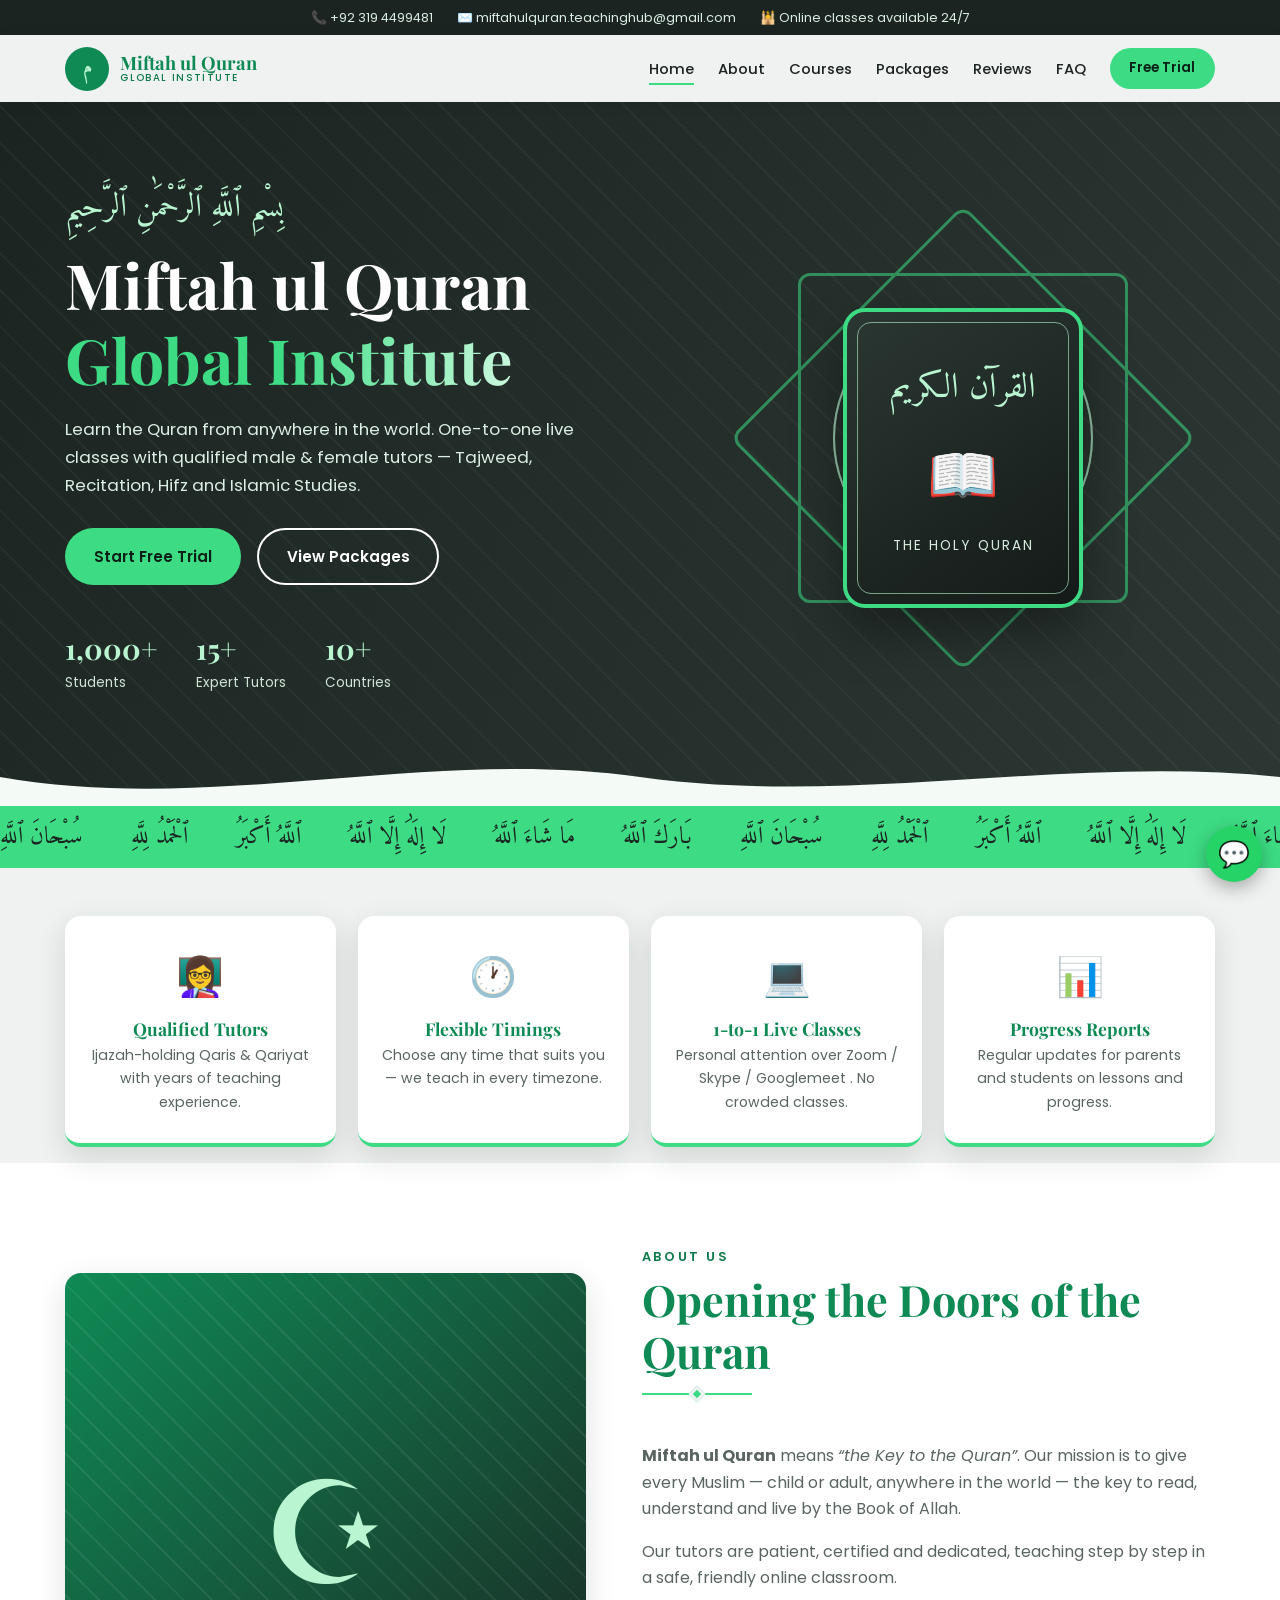
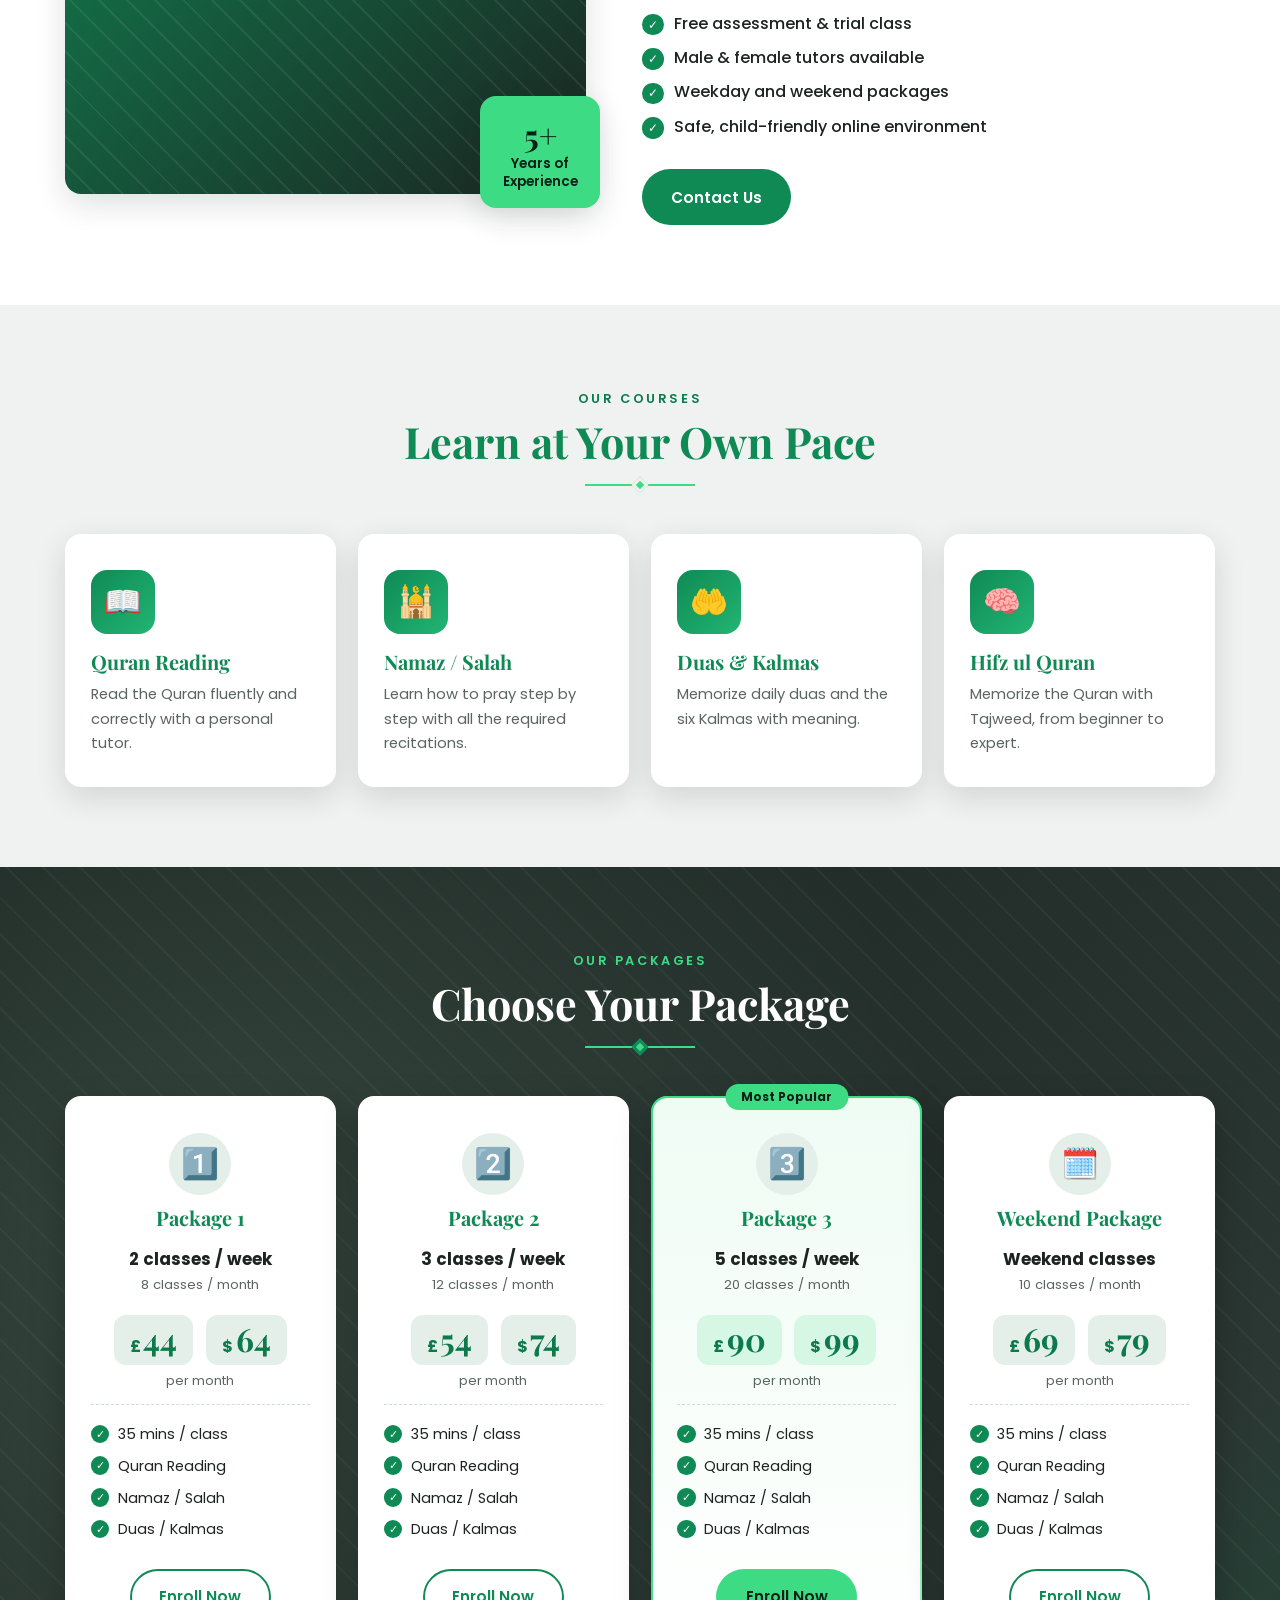
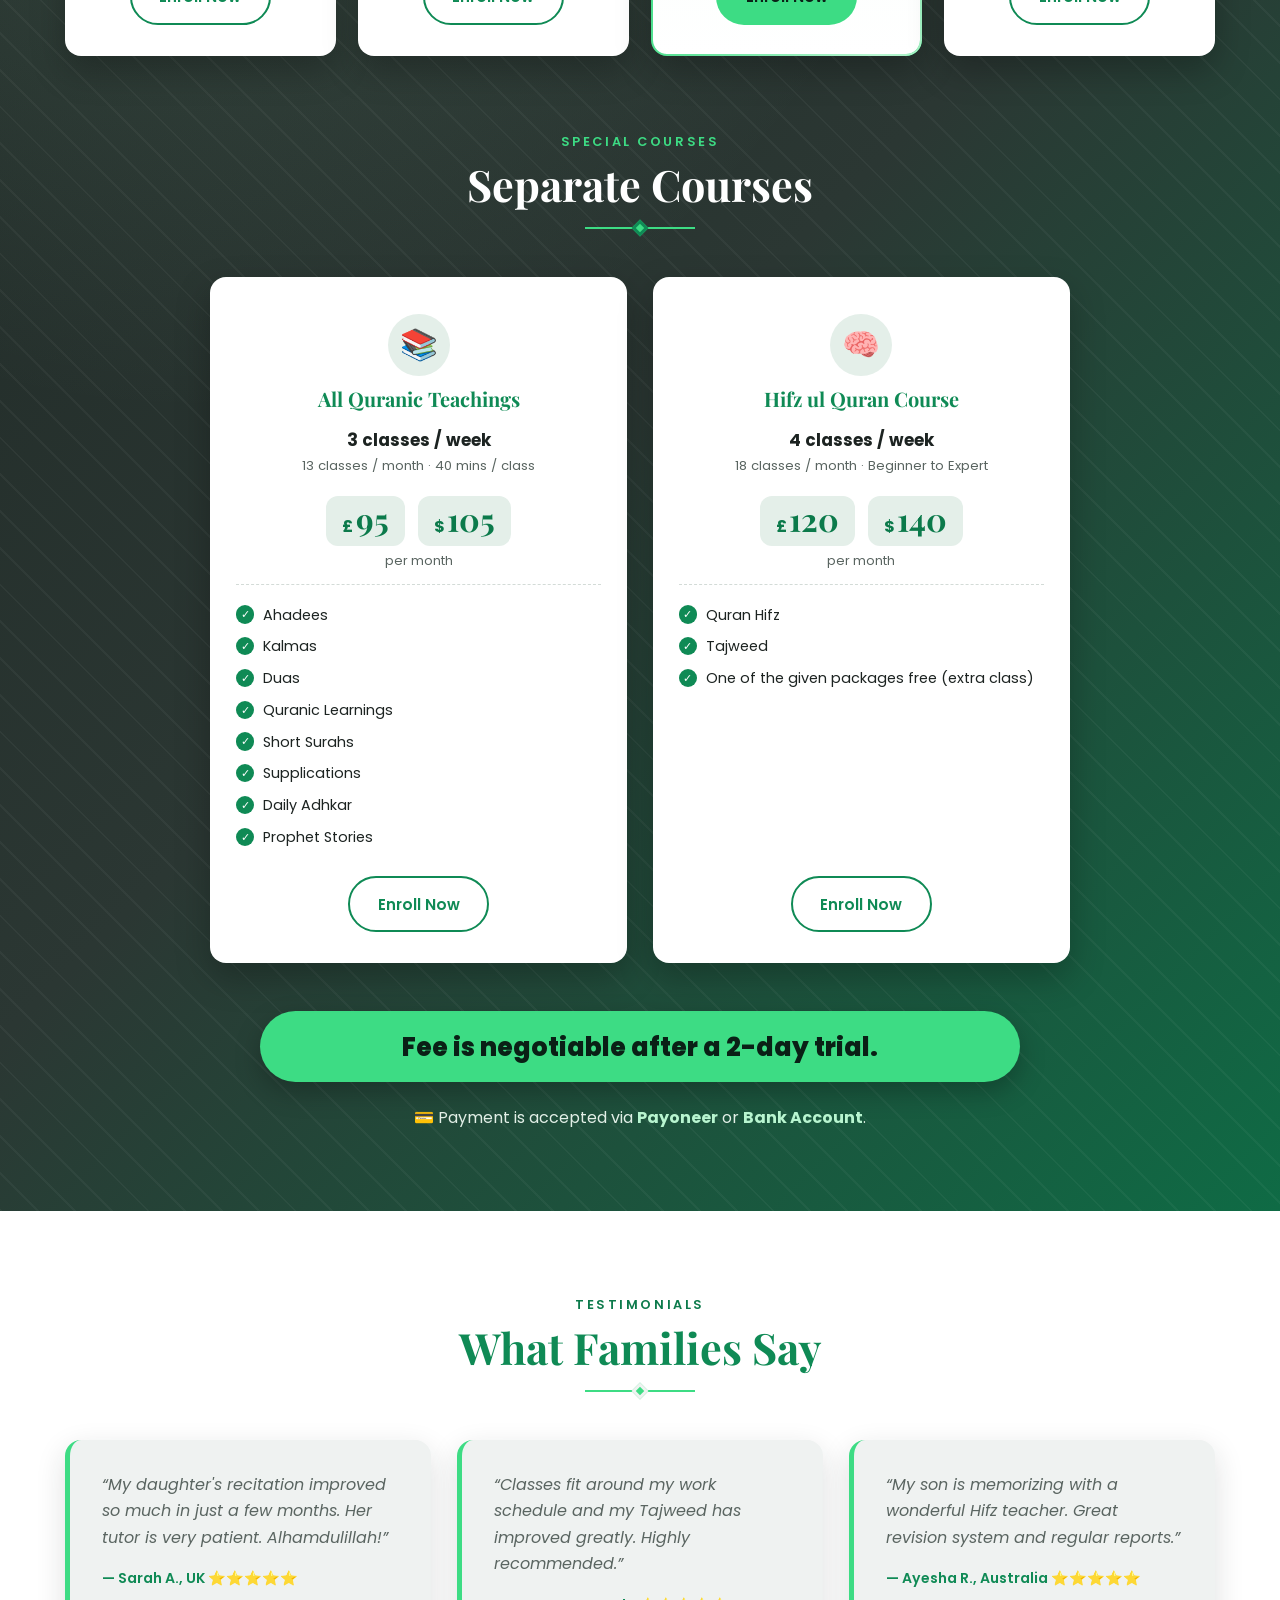
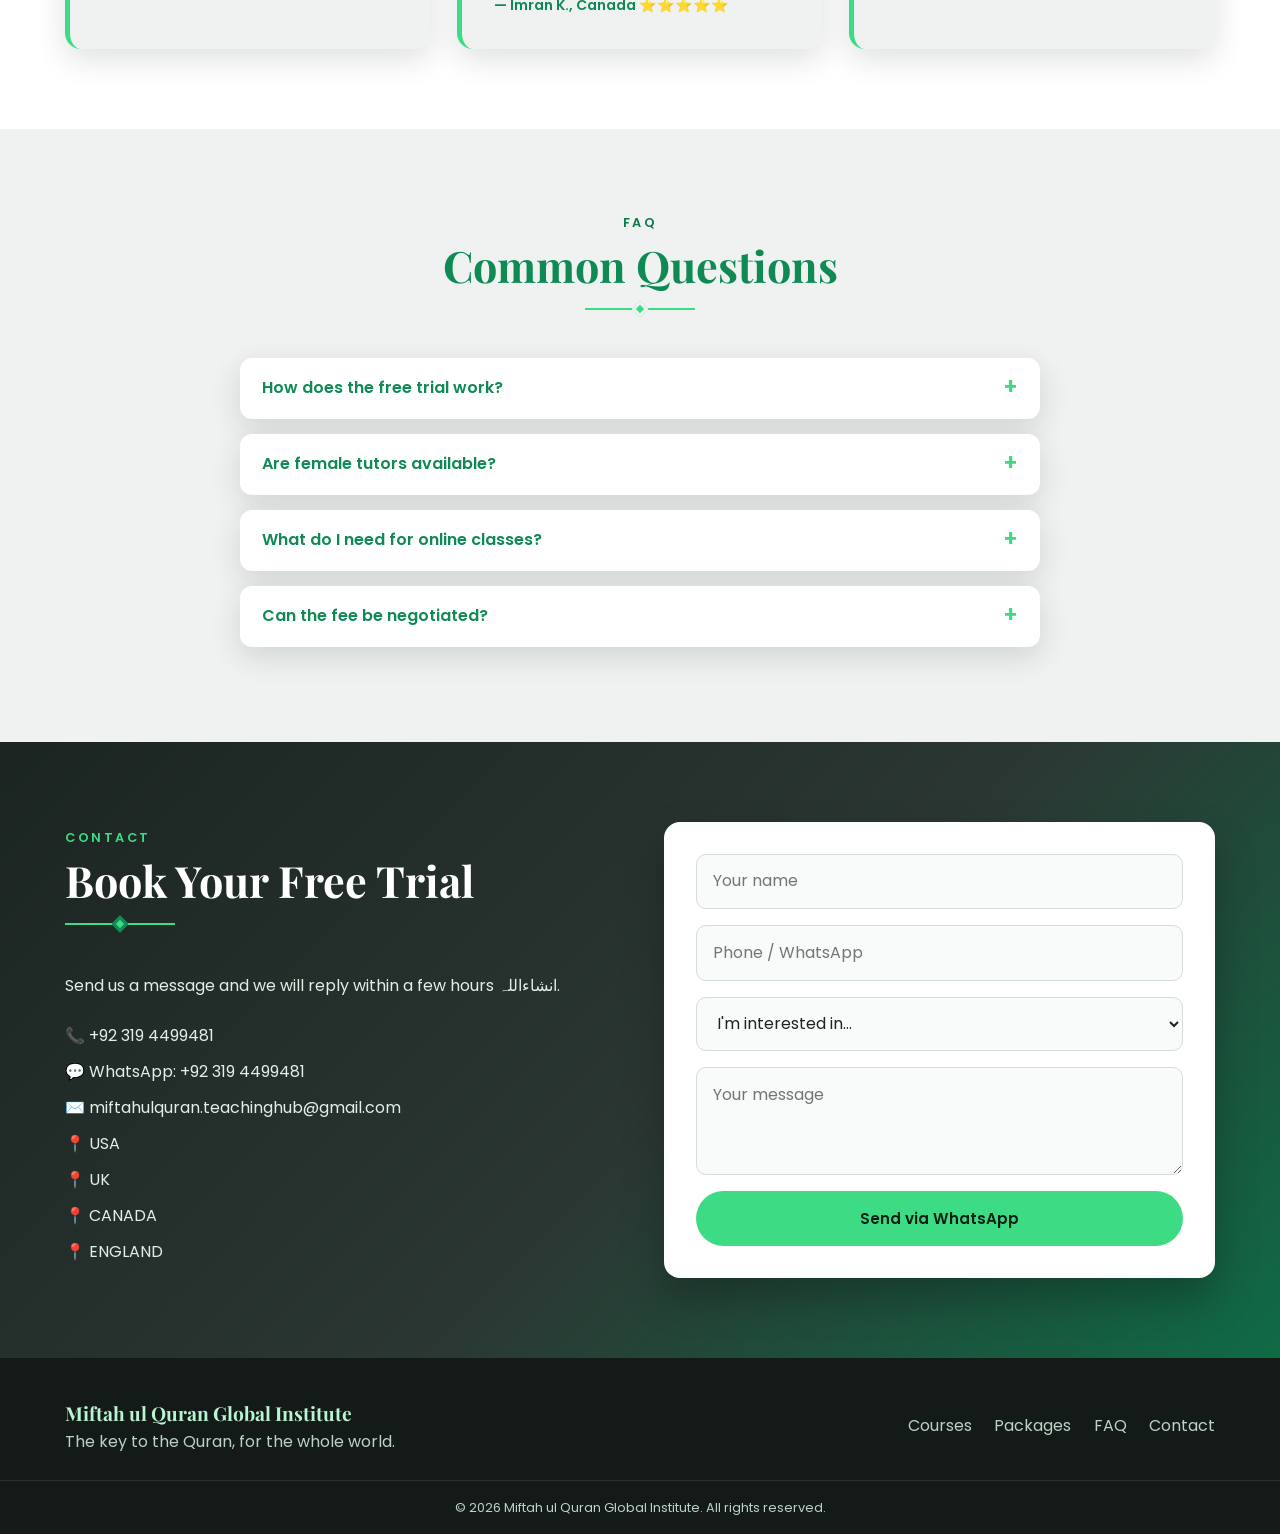
==== commit ceadb6d7: "Update contact message with Arabic text" ====
--- a/index.html
+++ b/index.html
@@ -196,7 +196,7 @@
 
     </div>
     <p class="fee-note reveal"><strong>Fee is negotiable after a 2-day trial.</strong></p>
-    <p class="pay-line reveal">💳 Payment is accepted via <b>Payoneer</b> or <b>Bank Account</b>.</p>
+    <p class="pay-line reveal">💳 Payment is accepted via  <b>Payoneer</b> or <b>Bank Account</b>.</p>
   </div>
 </section>
 
@@ -225,7 +225,7 @@
   <div class="container contact-grid">
     <div class="reveal">
       <div class="title left light"><small>Contact</small><h2>Book Your Free Trial</h2><div class="divider"><i></i></div></div>
-      <p>Send us a message and we will reply within a few hours, in shaa Allah.</p>
+      <p>Send us a message and we will reply within a few hours انشاءاللہ.</p>
       <ul class="info">
         <li>📞 <a href="tel:+923194499481">+92 319 4499481</a></li>
         <li>💬 WhatsApp: <a href="https://wa.me/923194499481" target="_blank" rel="noopener">+92 319 4499481</a></li>
